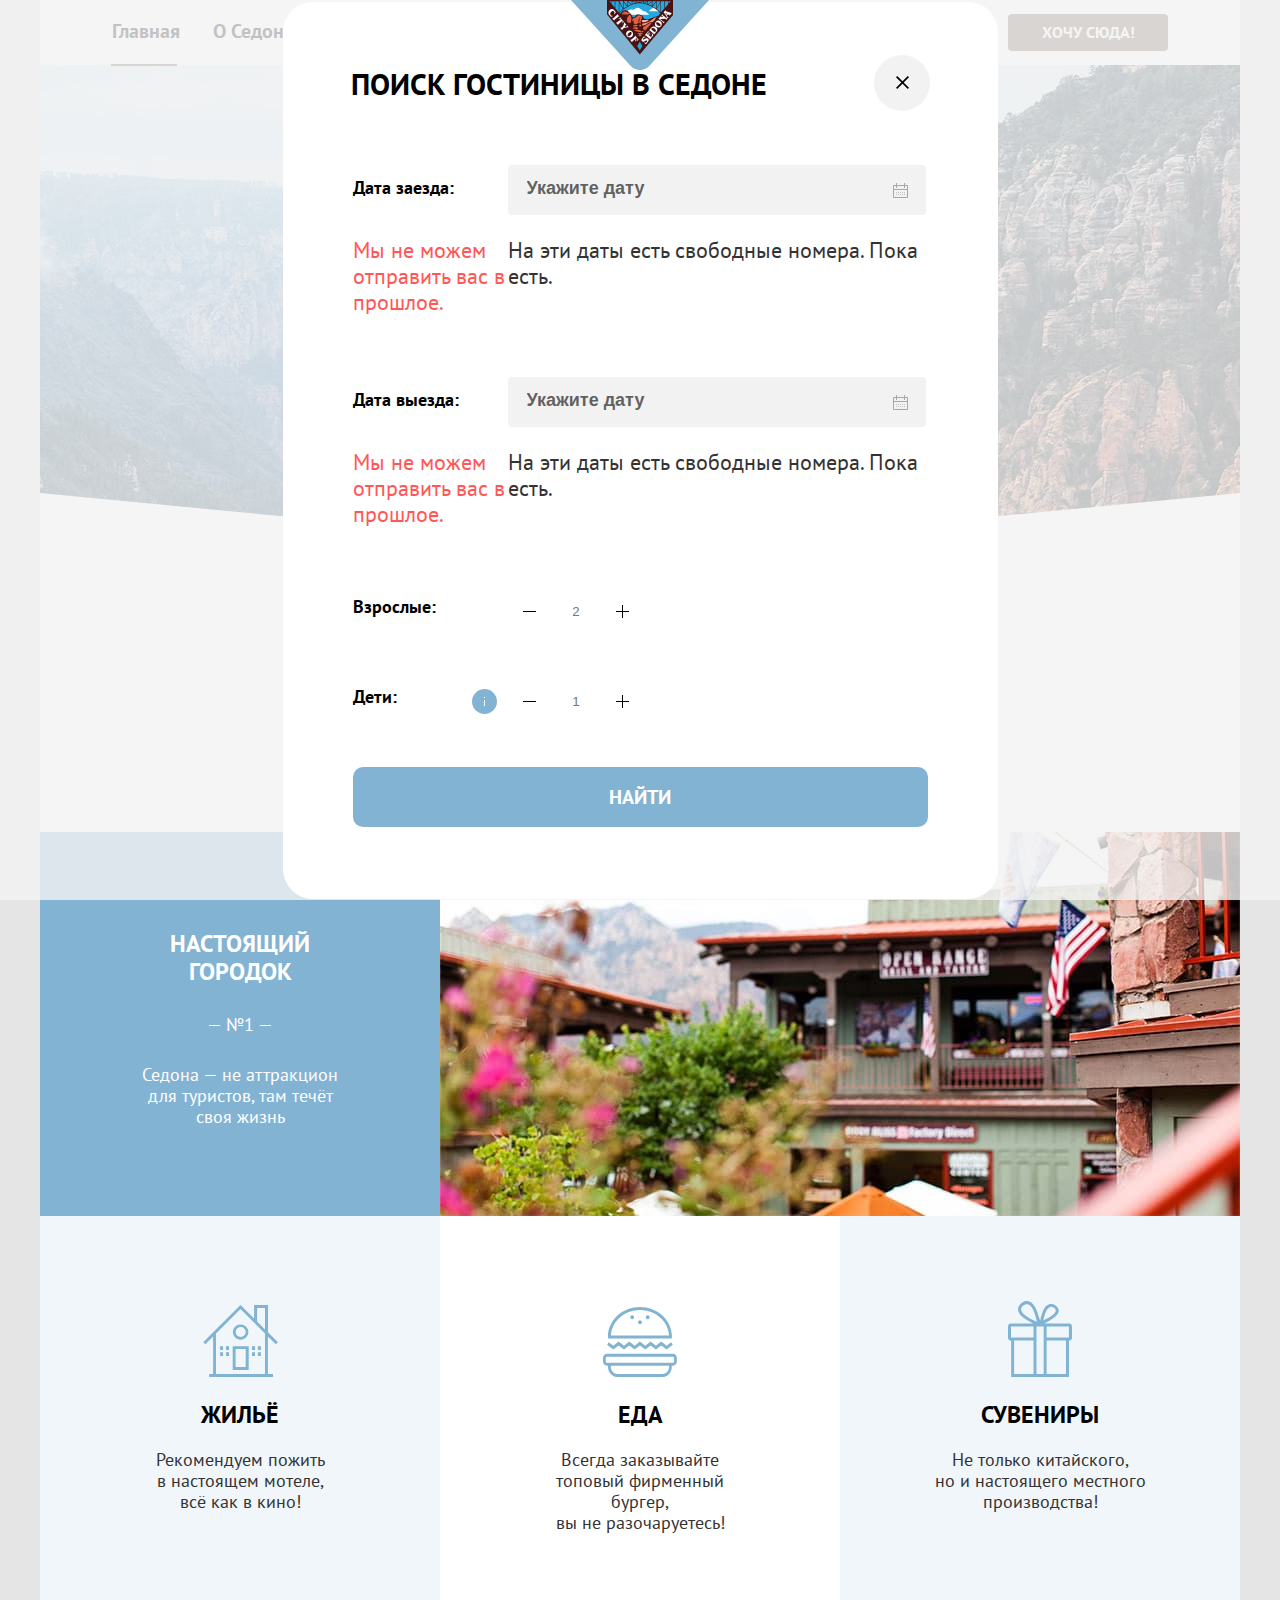
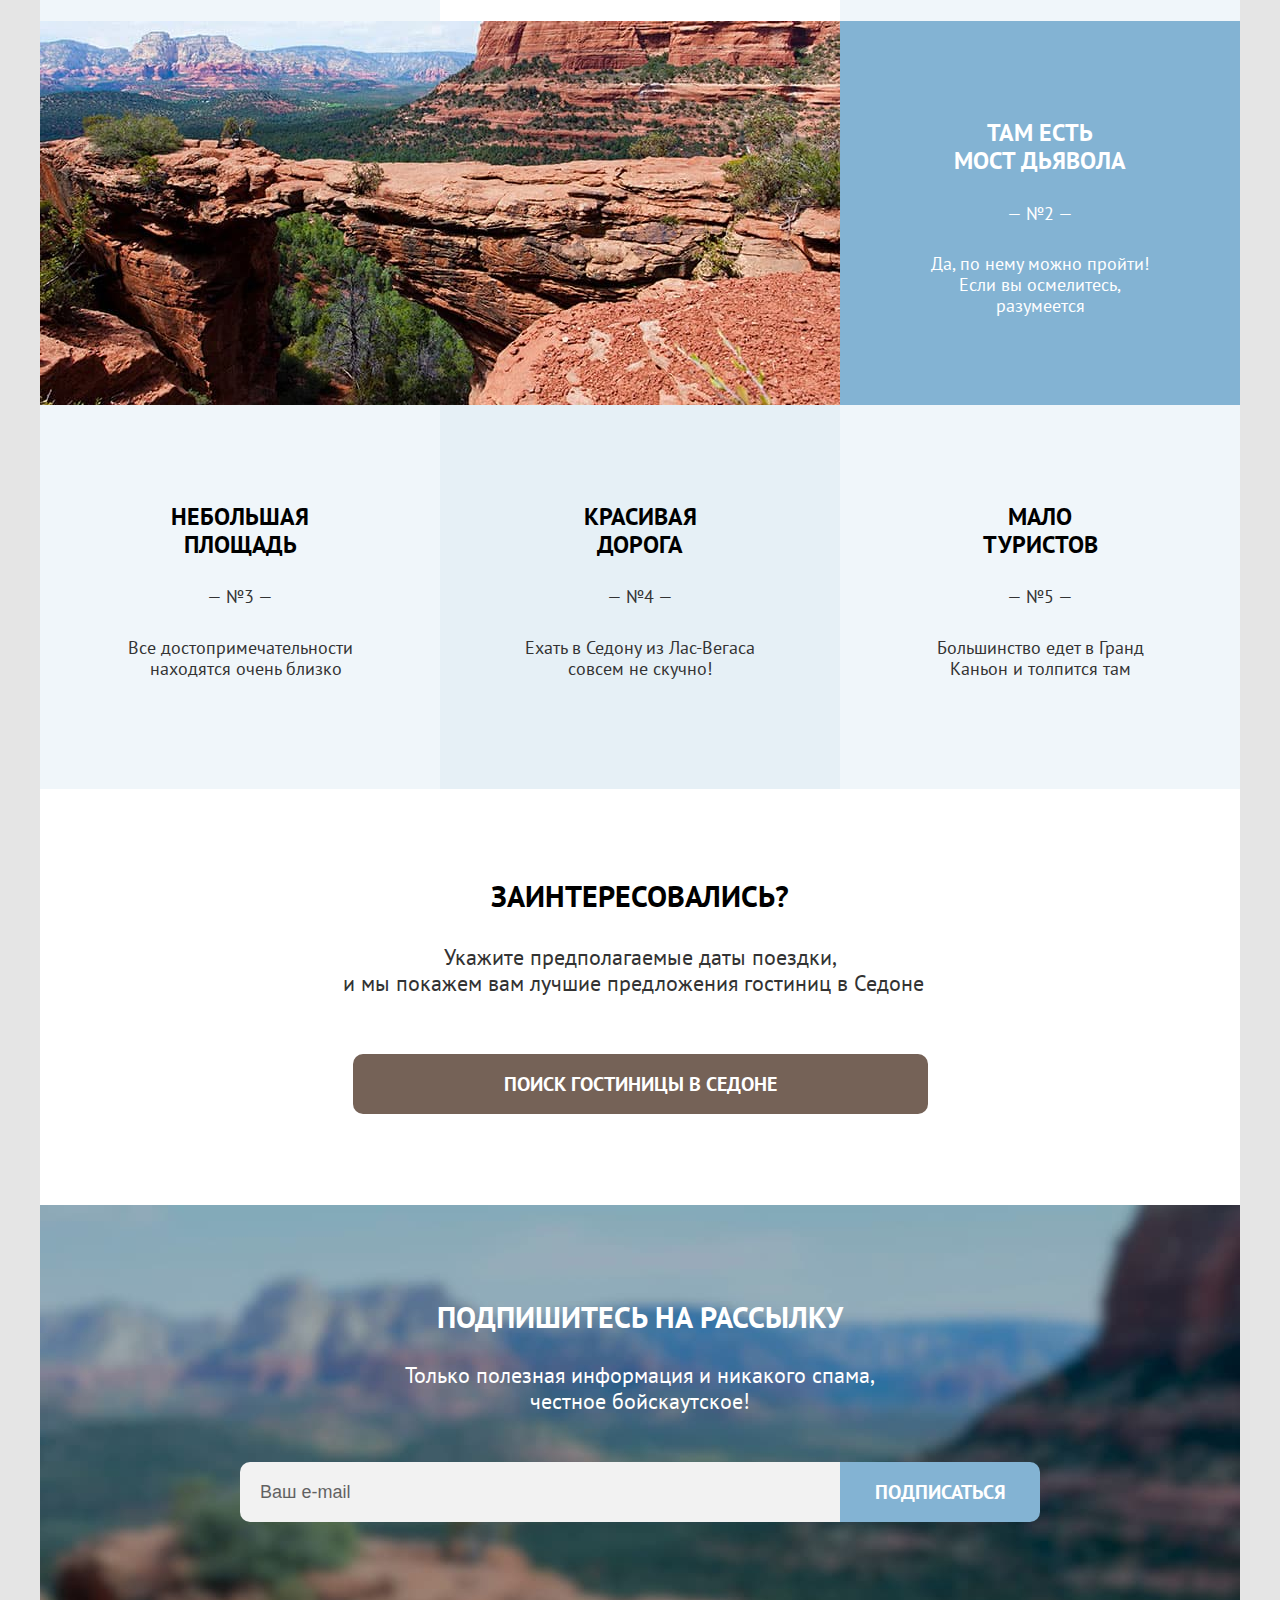
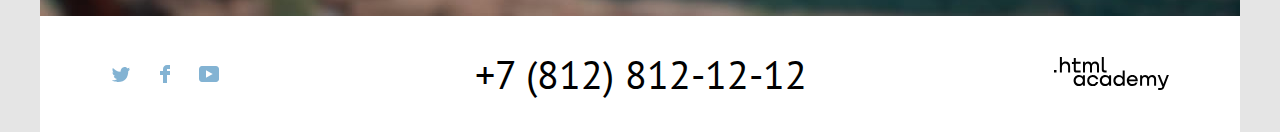
==== index.html @ 39691ca7 "15" ====
<!DOCTYPE html>
<html lang="ru">
  <head>
    <meta charset="utf-8">
    <title>HTML Academy: Седона</title>
    <link rel="stylesheet" href="css/styles.css">
  </head>
  <body class="modal-active">
    <header class="page-header">
      <nav class="navigation">
        <ul class="navigation-list">
          <li class="navigation-item">
            <a class="navigation-link navigation-link-current" href="#">Главная</a>
          </li>
          <li class="navigation-item">
            <a class="navigation-link" href="#">О Седоне</a>
          </li>
          <li class="navigation-item">
            <a class="navigation-link" href="catalog.html">Гостиницы</a>
          </li>
        </ul>
        <a class="navigation-logo" href="https://htmlacademy.ru/">
          <img class="logo" src="img/sedona.svg" width="138" height="70" alt="Логотип Седона">
        </a>
        <ul class="navigation-list navigation-user">
          <li class="navigation-item">
            <a class="navigation-link navigation-link-icon" href="#">
              <svg class="navigation-icon" aria-hidden="true" focusable="false" width="18" height="18" viewBox="0 0 18 18" fill="none" xmlns="http://www.w3.org/2000/svg">
                <path d="M18 16.5L14.3 12.8C15.3 11.5 16 9.8 16 7.9C16 3.5 12.4 -0.1 8 -0.1C3.6 -0.1 0 3.6 0 8C0 12.4 3.6 16 8 16C9.8 16 11.5 15.4 12.9 14.3L16.6 18L18 16.5ZM8 14C4.7 14 2 11.3 2 8C2 4.7 4.7 2 8 2C11.3 2 14 4.7 14 8C14 11.3 11.3 14 8 14Z"/>
              </svg>
              <span class="visually-hidden">Поиск</span>
            </a>
          </li>
          <li class="navigation-item">
            <a class="navigation-link navigation-link-icon icon-current" href="#">
              <svg class="navigation-icon" aria-hidden="true" focusable="false" width="18" height="17" viewBox="0 0 18 17" fill="none" xmlns="http://www.w3.org/2000/svg">
                <path d="M8.9 17C8.6 17 8.3 16.9 8.1 16.6C2.7 10.5 1.4 9.1 1.1 8.7C0.4 7.8 0 6.6 0 5.4C0 2.4 2.4 0 5.5 0C6.8 0 8 0.5 9 1.3C10 0.5 11.3 0 12.5 0C15.5 0 18 2.4 18 5.4C18 6.7 17.5 7.9 16.7 8.8L9.7 16.7C9.5 16.9 9.3 17 8.9 17ZM2.9 7.5C3.2 7.9 6.4 11.5 9 14.4L15.2 7.4C15.7 6.9 15.9 6.2 15.9 5.4C15.9 3.6 14.4 2.1 12.6 2.1C11.6 2.1 10.6 2.6 9.9 3.4C9.6 3.7 9.3 3.8 9 3.8C8.7 3.8 8.4 3.6 8.2 3.4C7.5 2.6 6.5 2.1 5.5 2.1C3.7 2.1 2.2 3.6 2.2 5.4C2.1 6.3 2.5 7 2.9 7.5C2.8 7.5 2.8 7.5 2.9 7.5Z"/>
              </svg>
              <span class="visually-hidden">Избранное</span>
            </a>
            <div class="popover">
              <div class="popover-content">
                <svg class="triangle" aria-hidden="true" focusable="false" width="20" height="10" viewBox="0 0 20 10" fill="none" xmlns="http://www.w3.org/2000/svg">
                  <g filter="url(#filter0_d_5:544)">
                  <path d="M10 1L20 10H0L10 1Z"/>
                  </g>
                  <defs>
                  <filter id="filter0_d_5:544" x="0" y="0" width="20" height="10" filterUnits="userSpaceOnUse" color-interpolation-filters="sRGB">
                  <feFlood flood-opacity="0" result="BackgroundImageFix"/>
                  <feColorMatrix in="SourceAlpha" type="matrix" values="0 0 0 0 0 0 0 0 0 0 0 0 0 0 0 0 0 0 127 0" result="hardAlpha"/>
                  <feOffset dy="-1"/>
                  <feColorMatrix type="matrix" values="0 0 0 0 0.894118 0 0 0 0 0.894118 0 0 0 0 0.894118 0 0 0 1 0"/>
                  <feBlend mode="normal" in2="BackgroundImageFix" result="effect1_dropShadow_5:544"/>
                  <feBlend mode="normal" in="SourceGraphic" in2="effect1_dropShadow_5:544" result="shape"/>
                  </filter>
                  </defs>
                </svg>
                <ul class="cart-items-list">
                  <li class="cart-items">
                    <a class="cart-item-link" href="#">
                      <div class="cart-item">
                        <div class="cart-title">
                          <h3 class="cart-item-title">Desert Quail Inn</h3>
                          <p class="cart-item-estate">Мотель</p>
                        </div>
                        <img class="cart-item-image" src="img/hotels/desert-quail-inn.jpg" width="48" height="48" alt="Desert Quail Inn">
                      </div>
                    </a>
                    <button class="basket-link" type="button">
                      <svg class="basket" aria-hidden="true" focusable="false" width="16" height="16" viewBox="0 0 16 16" fill="none" xmlns="http://www.w3.org/2000/svg">
                        <path d="M15.3 2.3H13.1H2.8H0.6C0.3 2.3 0 2.5 0 2.8C0 3.1 0.3 3.4 0.6 3.4H2.3V15.4C2.3 15.7 2.6 16 2.9 16H13.1C13.4 16 13.7 15.7 13.7 15.4V3.4H15.4C15.7 3.4 16 3.1 16 2.8C16 2.5 15.6 2.3 15.3 2.3ZM12.5 14.8H3.4V3.4H12.5V14.8Z"/>
                        <path d="M6.19995 1.2H9.59995C9.89995 1.2 10.2 0.9 10.2 0.6C10.2 0.3 9.99995 0 9.69995 0H6.19995C5.89995 0 5.69995 0.3 5.69995 0.6C5.69995 0.9 5.89995 1.2 6.19995 1.2Z"/>
                        <path d="M6.2001 12C6.5001 12 6.8001 11.7 6.8001 11.4V5.7C6.8001 5.4 6.5001 5.1 6.2001 5.1C5.9001 5.1 5.6001 5.4 5.6001 5.7V11.4C5.7001 11.7 5.9001 12 6.2001 12Z" fill="black"/>
                        <path d="M9.7001 12C10.0001 12 10.3001 11.7 10.3001 11.4V5.7C10.3001 5.4 10.0001 5.1 9.7001 5.1C9.4001 5.1 9.1001 5.5 9.1001 5.7V11.4C9.1001 11.7 9.3001 12 9.7001 12Z"/>
                      </svg>
                    </button>
                  </li>
                  <li class="cart-items">
                    <a class="cart-item-link" href="#">
                      <div class="cart-item">
                        <div class="cart-title">
                          <h3 class="cart-item-title">Villas at Poco Diablo</h3>
                          <p class="cart-item-estate">Апартаменты</p>
                        </div>
                        <img class="cart-item-image" src="img/hotels/villas-at-poco-diablo.jpg" width="48" height="48" alt="Villas at Poco Diablo">
                      </div>
                    </a>
                    <button class="basket-link" type="button">
                      <svg class="basket" aria-hidden="true" focusable="false" width="16" height="16" viewBox="0 0 16 16" fill="none" xmlns="http://www.w3.org/2000/svg">
                        <path d="M15.3 2.3H13.1H2.8H0.6C0.3 2.3 0 2.5 0 2.8C0 3.1 0.3 3.4 0.6 3.4H2.3V15.4C2.3 15.7 2.6 16 2.9 16H13.1C13.4 16 13.7 15.7 13.7 15.4V3.4H15.4C15.7 3.4 16 3.1 16 2.8C16 2.5 15.6 2.3 15.3 2.3ZM12.5 14.8H3.4V3.4H12.5V14.8Z"/>
                        <path d="M6.19995 1.2H9.59995C9.89995 1.2 10.2 0.9 10.2 0.6C10.2 0.3 9.99995 0 9.69995 0H6.19995C5.89995 0 5.69995 0.3 5.69995 0.6C5.69995 0.9 5.89995 1.2 6.19995 1.2Z"/>
                        <path d="M6.2001 12C6.5001 12 6.8001 11.7 6.8001 11.4V5.7C6.8001 5.4 6.5001 5.1 6.2001 5.1C5.9001 5.1 5.6001 5.4 5.6001 5.7V11.4C5.7001 11.7 5.9001 12 6.2001 12Z" fill="black"/>
                        <path d="M9.7001 12C10.0001 12 10.3001 11.7 10.3001 11.4V5.7C10.3001 5.4 10.0001 5.1 9.7001 5.1C9.4001 5.1 9.1001 5.5 9.1001 5.7V11.4C9.1001 11.7 9.3001 12 9.7001 12Z"/>
                      </svg>
                    </button>
                  </li>
                </ul>
                <a class="button button_brown all_favorites" href="#">Все избранные</a>
              </div>
            </div>
          </li>
          <li class="navigation-item want-to-come">
            <a class="button button_brown want_to_come" href="#">Хочу сюда!</a>
          </li>
        </ul>
      </nav>
    </header>
    <main class="main-container main-index">
      <div class="page-container">
        <h1 class="visually-hidden">Седона</h1>
        <section class="first-screen">
          <div class="index-background">
            <img class="welcome" src="img/welcome.svg" width="458" height="352" alt="Добро пожаловать в Седону">
            <p class="visually-hidden">Welcome to the dordeous Sedona "Because the Grand Canyon suckes"</p>
            <img class="footer-background" src="img/footer-background.png" width="1200" height="57" alt="Подвал фоновй картинки">
          </div>
          <h2 class="first-screen-title">Седона — небольшой городок в Аризоне, заслуживающий большего!</h2>
          <p class="first-screen-description">Рассмотрим 5 причин, по которым Седона круче, чем Гранд-Каньон!</p>
        </section>
        <section class="advantages">
          <h2 class="visually-hidden">Преимущества</h2>
          <ul class="advantages-list">
            <li class="advantages-item special_cold">
              <div class="real-town-cold">
                <h3 class="advantages-title">Настоящий<br>городок</h3>
                <span class="number">— №1 —</span>
                <p class="advantages-description">Седона — не аттракцион для туристов, там течёт своя жизнь</p>
              </div>
              <img class="real-town" src="img/real-town.jpg" width="800" height="384" alt="Настоящий городок">
            </li>
            <li class="advantages-item special_cold_light">
              <div class="icon-text">
                <h3 class="advantages-title">Жильё</h3>
                <p class="advantages-description">Рекомендуем пожить<br>в настоящем мотеле,<br> всё как в кино!</p>
              </div>
            </li>
            <li class="advantages-item basic_white">
              <div class="icon-text">
                <h3 class="advantages-title">Еда</h3>
                <p class="advantages-description">Всегда заказывайте<br>топовый фирменный бургер,<br> вы не разочаруетесь!</p>
              </div>
            </li>
            <li class="advantages-item special_cold_light">
              <div class="icon-text">
                <h3 class="advantages-title">Сувениры</h3>
                <p class="advantages-description">Не только китайского,<br> но и настоящего местного производства!</p>
              </div>
            </li>
            <li class="advantages-item special_cold special_cold_devil_bridge">
              <div class="real-town-cold">
                <h3 class="advantages-title">Там есть<br>мост дьявола</h3>
                <span class="number">— №2 —</span>
                <p class="advantages-description">Да, по нему можно пройти! Если вы осмелитесь, разумеется</p>
              </div>
              <img class="devil-bridge" src="img/devil's-bridge.jpg" width="800" height="384" alt="Мост дьявола">
            </li>
            <li class="advantages-item special_cold_light">
              <div class="real-town-cold-light">
                <h3 class="advantages-title">Небольшая<br>площадь</h3>
                <span class="number">— №3 —</span>
                <p class="advantages-description">Все достопримечательности <span class="are-very">находятся очень близко</span></p>
              </div>
            </li>
            <li class="advantages-item special_blue_light">
              <div class="real-town-cold-light">
                <h3 class="advantages-title">Красивая<br>дорога</h3>
                <span class="number">— №4 —</span>
                <p class="advantages-description">Ехать в Седону из Лас-Вегаса совсем не скучно!</p>
              </div>
            </li>
            <li class="advantages-item special_cold_light">
              <div class="real-town-cold-light">
                <h3 class="advantages-title">Мало<br>туристов</h3>
                <span class="number">— №5 —</span>
                <p class="advantages-description">Большинство едет в Гранд Каньон и толпится там</p>
              </div>
            </li>
          </ul>
        </section>
        <section class="hotel-search">
          <h2 class="hotel-search-title">Заинтересовались?</h2>
          <p class="hotel-search-description">Укажите предполагаемые даты поездки,<br> <span class="show-you"> и мы покажем вам лучшие предложения гостиниц в Седоне</span></p>
          <div class="search-sedona">
            <a class="button button_brown_big" href="#">ПОИСК ГОСТИНИЦЫ В седоне</a>
          </div>
        </section>
        <section class="appointment">
          <h2 class="appointment-title">Подпишитесь на рассылку</h2>
          <p class="appointment-description">Только полезная информация и никакого спама,<br> честное бойскаутское!</p>
          <div class="subscribe">
            <form class="appointment-form" action="https://echo.htmlacademy.ru/" method="post">
              <input type="email" id="appointment-e-mail" name="email" placeholder="Ваш e-mail">
              <button class="button button_blue_big" type="submit">Подписаться</button>
            </form>
          </div>
        </section>
      </div>
    </main>
    <footer class="page-footer">
      <section class="footer-social">
        <h2 class="visually-hidden">Давайте дружить</h2>
        <ul class="footer-social-list">
          <li class="footer-social-item">
            <a class="footer-social-link" href="https://twitter.com/htmlacademy_ru">
              <svg class="footer-social-icon" aria-hidden="true" width="18" height="15" viewBox="0 0 18 15" fill="none" xmlns="http://www.w3.org/2000/svg">
                <path d="M11.6 0.200056C13.4 -0.299944 14.8 0.500056 15.4 1.40006C16.1 1.20006 16.8 0.900056 17.5 0.700056C17.5 1.60006 16.9 2.20006 16.6 2.50006C17.3 2.60006 18 1.90006 18 1.90006C17.8 2.90006 16.9 3.70006 16.3 3.90006C16.1 10.7001 13 15.1001 5.7 15.0001C5.1 15.0001 5.8 15.0001 5.2 15.0001C4.8 15.0001 0.8 14.5001 0 13.1001C2.4 13.3001 4.1 12.7001 5 11.9001C4 11.6001 2.1 11.5001 1.8 9.00006C2.2 9.10006 2.4 9.20006 3.1 9.10006C1.8 8.30006 0.4 7.50006 0.5 5.30006C0.8 5.60006 1.6 5.80006 1.9 5.80006C1.1 5.60006 -0.2 2.50006 0.9 0.900056C2.8 2.80006 4.9 4.50006 8.5 4.70006C8.7 2.30006 9.7 0.800056 11.6 0.200056Z"/>
              </svg>
              <span class="visually-hidden">Twitter </span>
            </a>
          </li>
          <li class="footer-social-item">
            <a class="footer-social-link" aria-hidden="true" href="https://www.facebook.com/htmlacademy">
              <svg class="footer-social-icon" aria-hidden="true"  focusable="false" width="10" height="18" viewBox="0 0 10 18" fill="none" xmlns="http://www.w3.org/2000/svg">
                <path d="M7 0C4.8 0 3 1.8 3 4V6H0V10H3V18H7V10H10V6H7V4H10V0H7Z"/>
              </svg>
              <span class="visually-hidden">Facebook</span>
            </a>
          </li>
          <li class="footer-social-item">
            <a class="footer-social-link" aria-hidden="true" href="https://www.youtube.com/c/HTMLAcademyRUS">
              <svg class="footer-social-icon" aria-hidden="true"  focusable="false" width="20" height="16" viewBox="0 0 20 16" fill="none" xmlns="http://www.w3.org/2000/svg">
                <path d="M17 0H2.9C1.2 0 0 1.5 0 3.2V12.7C0 14.5 1.2 16 2.9 16H17.2C18.7 16 20.1 14.5 20.1 12.8V3.2C19.9 1.5 18.7 0 17 0ZM7 11.8V4.2L13.7 8L7 11.8Z"/>
              </svg>
              <span class="visually-hidden">Youtube</span>
            </a>
          </li>
        </ul>
        <a class="footer-contacts-address-phone" href="tel:+78128121212">+7 (812) 812-12-12</a>
        <a class="htmlacademy-link" href="https://htmlacademy.ru/">
          <svg class="htmlacademy-icon" aria-hidden="true" focusable="false" width="115" height="34" fill="none" xmlns="http://www.w3.org/2000/svg">
            <path d="M0 12.9v2.6h2.5v-2.6H0ZM11.6 4.5c-1.6 0-2.8.7-3.6 1.7h-.1V0h-2v15.5h2v-5.3c0-2.1 1.3-3.6 3.3-3.6 1.8 0 2.9 1.4 2.9 3.2v5.7h2V9.4c.1-3-1.8-4.9-4.5-4.9ZM26.6 4.8h-4.8V1.1h-2v3.8h-1.9v2h1.9v6c0 1.7 1 2.7 2.7 2.7h4.1v-2h-3.7c-.7 0-1.1-.4-1.1-1.1V6.8h4.8v-2ZM41.1 4.6c-1.6 0-2.9.8-3.5 2.1h-.1c-.6-1.2-1.8-2.1-3.4-2.1-1.4 0-2.5.8-3.1 1.8h-.1V4.8H29v10.6h2V10c0-2 1-3.5 2.6-3.5 1.5 0 2.4 1 2.4 2.6v6.3h2V9.8c0-2.4 1.4-3.3 2.6-3.3 1.5 0 2.4 1 2.4 2.6v6.3h2V8.9c.1-2.5-1.4-4.3-3.9-4.3ZM47.8 12.7c0 1.7 1 2.7 2.8 2.7h2v-2h-1.7c-.7 0-1.1-.4-1.1-1.1V0h-2v12.7ZM28.9 19.7c-.9-1.1-2.2-1.8-3.9-1.8-3.1 0-5.4 2.3-5.4 5.6s2.3 5.6 5.4 5.6c1.8 0 3-.8 3.8-1.9h.1v1.6h2V18.2h-2v1.5Zm-3.6 7.4c-2.2 0-3.6-1.6-3.6-3.6s1.4-3.6 3.6-3.6 3.6 1.6 3.6 3.6c0 1.9-1.4 3.6-3.6 3.6ZM44.2 22c-.5-2.4-2.6-4.1-5.4-4.1a5.4 5.4 0 0 0-5.6 5.6c0 3.1 2.2 5.6 5.6 5.6 2.8 0 4.9-1.8 5.4-4.2h-2.1a3.4 3.4 0 0 1-3.3 2.3c-2.2 0-3.6-1.6-3.6-3.6s1.4-3.6 3.6-3.6c1.6 0 2.8 1 3.3 2.2h2.1V22ZM55.1 19.7c-.9-1.1-2.2-1.8-3.9-1.8-3.1 0-5.4 2.3-5.4 5.6s2.3 5.6 5.4 5.6c1.8 0 3-.8 3.8-1.9h.1v1.6h2V18.2h-2v1.5Zm-3.6 7.4c-2.2 0-3.6-1.6-3.6-3.6s1.4-3.6 3.6-3.6 3.6 1.6 3.6 3.6c0 1.9-1.5 3.6-3.6 3.6ZM68.7 19.8c-.9-1.1-2.2-1.9-3.9-1.9-3.1 0-5.4 2.3-5.4 5.6s2.2 5.6 5.4 5.6c1.7 0 3-.8 3.8-1.8h.1v1.5h2V13.4h-2v6.4Zm-3.6 7.3c-2.2 0-3.6-1.6-3.6-3.6s1.4-3.6 3.6-3.6 3.6 1.6 3.6 3.6c-.1 2-1.5 3.6-3.6 3.6ZM78.3 17.9c-3.3 0-5.5 2.5-5.5 5.6 0 3 2.1 5.6 5.5 5.6 2.5 0 4.5-1.3 5.2-3.6h-2.1c-.5 1-1.6 1.6-3 1.6-1.9 0-3.3-1.3-3.4-2.9h8.8c.2-3.6-2-6.3-5.5-6.3Zm0 1.9c1.7 0 3 1 3.3 2.6h-6.5c.3-1.5 1.5-2.6 3.2-2.6ZM98.2 17.9c-1.6 0-2.9.8-3.6 2h-.1c-.6-1.2-1.8-2-3.4-2-1.4 0-2.5.7-3.1 1.8v-1.5h-1.9v10.6h2v-5.4c0-2 1-3.4 2.6-3.5 1.5 0 2.4 1 2.4 2.6v6.3h2v-5.6c0-2.4 1.4-3.3 2.6-3.3 1.5 0 2.4 1 2.4 2.6v6.3h2v-6.5c.1-2.6-1.4-4.4-3.9-4.4ZM109.4 27l-3.6-8.9h-2.2l4.8 11.6c-.3.9-.7 1.2-1.7 1.2h-2.5v2h2.5c1.8 0 2.8-.8 3.5-2.6l4.7-12.2h-2.1l-3.4 8.9Z"/>
          </svg>
          <span class="visually-hidden">.html academy</span>
        </a>
      </section>
    </footer>
    <div class="modal-container">
      <div class="modal modal-auth">
        <section class="modal-content">
          <h2 class="modal-title">Поиск гостиницы в Седоне</h2>
          <button class="modal-close-button">
            <svg class="close" aria-hidden="true" focusable="false" width="13" height="13" viewBox="0 0 13 13" fill="none" xmlns="http://www.w3.org/2000/svg">
              <path d="M13 1.2L11.8 0L6.5 5.3L1.2 0L0 1.2L5.3 6.5L0 11.8L1.2 13L6.5 7.7L11.8 13L13 11.8L7.7 6.5L13 1.2Z"/>
            </svg>
            <span class="visually-hidden">Закрыть</span>
          </button>
          <div class="modal-form">
            <form action="https://echo.htmlacademy.ru/" method="post">
              <div class="arrival-date date--error">
                <label>Дата заезда:</label>
                <input type="text" id="arrival-text" name="text" placeholder="Укажите дату">
                <p class="date_massage error-message">Мы не можем отправить вас в прошлое.</p>
                <p class="date_massage success-message">На эти даты есть свободные номера. Пока есть.</p>
              </div>
              <div class="arrival-date date--success">
                <label>Дата выезда:</label>
                <input type="text" id="departure-text" name="text" placeholder="Укажите дату">
                <p class="date_massage error-message">Мы не можем отправить вас в прошлое.</p>
                <p class="date_massage success-message">На эти даты есть свободные номера. Пока есть.</p>
              </div>
              <div class="quantity-adults">
                <label class="quantity-adults-label">Взрослые:</label>
                <div class="quantity-adults_row">
                  <div class="quantity-adults-imput_wrapper">
                    <button class="quantity-link quantity-link-minus" type="submit">
                      <svg class="minus" aria-hidden="true" focusable="false" width="13" height="1" viewBox="0 0 13 1" fill="none" xmlns="http://www.w3.org/2000/svg">
                        <path d="M0 0L0 1L13 1V0L0 0Z"/>
                      </svg>
                    </button>
                    <button class="quantity-link quantity-link-plus" type="submit">
                      <svg class="plus" aria-hidden="true" focusable="false" width="13" height="13" viewBox="0 0 13 13" fill="none" xmlns="http://www.w3.org/2000/svg">
                        <path d="M13 6H7V0H6V6H0V7H6V13H7V7H13V6Z"/>
                      </svg>
                    </button>
                    <input class="quantity-adults_imput" type="text" name="text" placeholder="2">
                  </div>
                </div>
              </div>
              <div class="quantity-adults">
                <label class="quantity-adults-label">Дети:</label>
                <div class="modal-info_wrapper">
                  <button class="modal-info" type="submit">
                    <svg class="info" aria-hidden="true" focusable="false" width="1" height="9" viewBox="0 0 1 9" fill="none" xmlns="http://www.w3.org/2000/svg">
                      <g clip-path="url(#clip0_346:217)">
                      <path d="M0 9H1L1 3H0L0 9Z"/>
                      <path d="M1 0H0V1H1V0Z"/>
                      </g>
                      <defs>
                      <clipPath id="clip0_346:217">
                      <rect width="1" height="9"/>
                      </clipPath>
                      </defs>
                    </svg>
                  </button>
                  <span class="modal-popover">Укажите количество детей, которые будут с вами, возраст которых от 6 до 18 лет. Дети до 6 лет размещаются бесплатно.</span>
                </div>
                <div class="quantity-adults_row">
                  <div class="quantity-adults-imput_wrapper">
                    <button class="quantity-link quantity-link-minus" type="submit">
                      <svg class="minus" aria-hidden="true" focusable="false" width="13" height="1" viewBox="0 0 13 1" fill="none" xmlns="http://www.w3.org/2000/svg">
                        <path d="M0 0L0 1L13 1V0L0 0Z"/>
                      </svg>
                    </button>
                    <button class="quantity-link quantity-link-plus" type="submit">
                      <svg class="plus" aria-hidden="true" focusable="false" width="13" height="13" viewBox="0 0 13 13" fill="none" xmlns="http://www.w3.org/2000/svg">
                        <path d="M13 6H7V0H6V6H0V7H6V13H7V7H13V6Z"/>
                      </svg>
                    </button>
                    <input class="quantity-adults_imput" type="text" name="text" placeholder="1">
                  </div>
                </div>
              </div>
            <button class="button button_blue_big button-modal" type="submit">Найти</button>
            </form>
          </div>
        </section>
      </div>
    </div>
  </body>
</html>
---- css/styles.css ----
@font-face {
  font-family: "PT Sans";
  font-style: normal;
  font-weight: 400;
  src: url("../fonts/ptsans-400.woff2") format("woff2");
  font-display: swap;
}

@font-face {
  font-family: "PT Sans";
  font-style: normal;
  font-weight: 700;
  src: url("../fonts/ptsans-700.woff2") format("woff2");
  font-display: swap;
}

html {
  height: 100%;
}

body {
  display: flex;
  flex-direction: column;
  min-width: 1280px;
  min-height: 100%;
  margin: 0;
  font-family: "PT Sans", sans-serif;
  font-size: 22px;
  line-height: 26px;
  font-weight: 400;
  color: #333333;
  background-color: #E5E5E5;;
}

.visually-hidden {
  position: absolute;
  width: 1px;
  height: 1px;
  margin: -1px;
  padding: 0;
  border: 0;
  clip: rect(0 0 0 0);
  overflow: hidden;
}

.button {
  display: inline-block;
  width: 160px;
  padding: 8px 0 8px;
  font-family: inherit;
  font-size: 16px;
  line-height: 21px;
  font-weight: 700;
  text-align: center;
  text-decoration: none;
  text-transform: uppercase;
  color: #FFFFFF;
  background-color: #756257;
  border: none;
  border-radius: 4px;
  cursor: pointer;
}

.navigation {
  display: flex;
  width: 1200px;
  margin: 0 auto;
  background-color: #FFFFFF;
}

.navigation-list {
  display: flex;
  flex-wrap: wrap;
  width: 360px;
  padding-left: 60px;
  margin: 0;
  list-style-type: none;
}

.navigation-item {
  position: relative;
}

.navigation-link {
  position: relative;
  display: block;
  padding: 12px;
  margin: 6px 0;
  margin-right: 9px;
  font-size: 20px;
  line-height: 26px;
  font-weight: 700;
  text-align: center;
  text-decoration: none;
  color: #000000;
}

.navigation-link:hover {
  color:#756257;
}

.navigation-link:focus {
  box-shadow: inset 0 0 0 3px #83B3D3;
  border-radius: 10px;
  outline: none;
}

.navigation-link:active {
  color:#756257;
  opacity: 0.3;
  box-shadow: none;
}

.navigation-link-current::before {
  content: "";
  position: absolute;
  right: 15px;
  bottom: -10px;
  left: 11px;
  height: 2px;
  background-color: #756257;
}

.navigation-logo {
  display: block;
  margin-right: 140px;
  margin-bottom: -10px;
  margin-left: 111px;
  z-index: 1;
}

.navigation-user {
  width: 330px;
}

.navigation-user .navigation-link {
  min-width: 31px;
  min-height: 27px;
}

.navigation-link-icon {
  padding: 3px;
  margin: 15px 0;
  margin-top: 16px;
  margin-right: 2px;
}

.navigation-icon {
  position: absolute;
  top: 0;
  right: 0;
  bottom: 0;
  left: 0;
  margin: auto;
  fill: #000000;
}

.navigation-link:hover .navigation-icon {
  fill: #756257;
}

.navigation-link:focus .navigation-icon {
  fill: #756257;
}

.navigation-link:active .navigation-icon {
  fill: #756257;
  opacity: 0.3;
}

.icon-current {
  position: relative;
}

.icon-current::after {
  content: "12";
  position: absolute;
  bottom: 16px;
  left: 21px;
  width: 19px;
  height: 16px;
  padding-top: 3px;
  font-size: 10px;
  line-height: 13px;
  color: #FFFFFF;
  background-color: #7DB54F;
  border-radius: 50%;
}

.icon-current:active::after  {
  color: rgba(255, 255, 255, 0.3);
  background:  #7DB54F;
}

.popover {
  position: absolute;
  top: 63px;
  left: -180px;
  display: none;
  width: 400px;
  min-height: 60px;
  padding: 15px;
  padding-right: 25px;
  padding-bottom: 0;
  font-family: "PT Sans", sans-serif;
  color: #000000;
  background-color: #FFFFFF;
  border: 1px solid #E6E6E6;
  box-sizing: border-box;
  box-shadow: 0px 25px 50px rgba(0, 0, 0, 0.15);
  border-radius: 20px;
  z-index: 1;
}

.popover-open {
  display: block;
}

.popover-content {
  position: relative;
  height: 100%;
}

.triangle {
  position: absolute;
  top: -25px;
  left: 172px;
  fill: #FFFFFF;
}

.cart-items-list {
  padding: 0;
}

.cart-items {
  display: flex;
  justify-content: space-between;
  width: 100%;
  height: 100%;
  margin-bottom: 5px;
}

.cart-item-link {
  position: relative;
  display: block;
  padding: 10px;
  text-decoration: none;
}

.cart-item-link:hover {
  opacity: 0.6;
}

.cart-item-link:focus {
  box-shadow: inset 0 0 0 3px #83B3D3;
  border-radius: 10px;
  outline: none;
}

.cart-item-link:active {
  box-shadow: none;
  opacity: 0.3;
}

.cart-item {
  display: flex;
  flex-direction: row;
}

.cart-item-title {
  position: relative;
  padding-left: 17px;
  margin: 0;
  font-size: 18px;
  line-height: 21px;
  text-transform: none;
}

.cart-item-estate {
  position: relative;
  padding-left: 17px;
  margin: 0;
  font-size: 16px;
  line-height: 21px;
  color: #333333;
}

.cart-item-image {
  position: relative;
  top: -2px;
  right: 1px;
  border-radius: 50%;
  order: -1;
}

.cart-title {
  display: flex;
  flex-direction: column;
}

.basket-link {
  position: relative;
  width: 36px;
  height: 36px;
  top: 5px;
  right: -10px;
  border: none;
  background-color: transparent;
  opacity: 0.2;
}

.basket {
  position: absolute;
  top: 0;
  right: 0;
  bottom: 0;
  left: 0;
  margin: auto;
  fill: #000000;
}

.basket-link:hover {
  opacity: 1;
}

.basket-link:focus {
  border: 3px solid #83B3D3;
  box-sizing: border-box;
  border-radius: 10px;
  outline: none;
  opacity: 1;
}

.basket-link:active {
  border: none;
  opacity: 0.1;
}

.all_favorites {
  position: relative;
  left: -16px;
  top: 1px;
  width: 400px;
  padding: 17px 0 22px;
  margin-top: 8px;
  border-radius: 0px 0px 20px 20px;
}

.want-to-come {
  padding: 14px;
  margin: 0 7px;
}

.button_brown:hover {
  background-color: #615048;
}

.button_brown:focus {
  background-color: #615048;
  box-shadow: inset 0 0 0 3px #83B3D3;
  outline: none;
}

.button_brown:active {
  color: rgba(255, 255, 255, 0.3);
  background-color: #615048;
  box-shadow: none;
}

.main-container {
  flex-grow: 1;
}

.page-container {
  width: 1200px;
  margin: 0 auto;
  background-color: #FFFFFF;
}

.index-background {
  background-image: url("../img/index-background.jpg");
  background-repeat: no-repeat;
}

.first-screen {
  text-align: center;
}

h1 {
  font-size: 60px;
  line-height: 78px;
  color: #FFFFFF;
}

.welcome {
  padding-top: 51px;
  padding-bottom: 20px;
}

.footer-background {
  margin-bottom: 56px;
}

h2 {
  font-size: 30px;
  line-height: 36px;
  color: #000000;
  text-transform: uppercase;
}

.first-screen-title {
  width: 720px;
  padding-bottom: 33px;
  margin: 0 auto;
}

.first-screen-description {
  line-height: 36px;
  padding-bottom: 80px;
  margin: 0;
}

.advantages {
  text-align: center;
}

.advantages-list {
  padding: 0;
  margin: 0;
  display: flex;
  flex-wrap: wrap;
  list-style-type: none;
}

h3 {
  font-size: 24px;
  line-height: 28px;
  font-weight: 700;
  color: #000000;
  text-transform: uppercase;
}

.advantages-title {
  margin-top: 23px;
  margin-bottom: 20px;
}

.advantages-description {
  font-size: 18px;
  line-height: 21px;
  color: #333333;
}

.number {
  font-size: 18px;
  line-height: 21px;
  text-transform: uppercase;
  color: #333333;
}

.special_cold_light {
  width: 400px;
  background: rgba(131, 179, 211, 0.12);
}

.basic_white {
  width: 400px;
}

.special_blue_light {
  width: 400px;
  background: rgba(131, 179, 211, 0.2);
}

.icon-text {
  display: flex;
  flex-direction: column;
  padding-top: 185px;
  padding-bottom: 88px;
}

.icon-text > h3 {
  padding-bottom: 20px;
  margin: 0 auto;
}

.icon-text > p {
  width: 230px;
  margin: 0 auto;
}

.are-very {
  position: relative;
  left: 6px;
}

.advantages-item:nth-child(2) {
  background-image: url("../img/icon/housing.svg");
  background-repeat: no-repeat;
  background-position: 50% 89px;
}

.advantages-item:nth-child(3) {
  background-image: url("../img/icon/meal.svg");
  background-repeat: no-repeat;
  background-position: 50% 91px;
}

.advantages-item:nth-child(4) {
  background-image: url("../img/icon/souvenirs.svg");
  background-repeat: no-repeat;
  background-position: 50% 85px;
}

.special_cold {
  display: flex;
  width: 1200px;
  background: #83B3D3;
}

.devil-bridge {
  order: -1;
}

.real-town-cold,
.real-town-cold-light {
  display: flex;
  flex-direction: column;
  padding-top: 98px;
  padding-bottom: 77px;
  margin: 0 auto;
}

.real-town-cold > h3 {
  color: #FFFFFF;
  padding-bottom: 28px;
  margin: 0 auto;
}

.real-town-cold > .number {
  color: #FFFFFF;
  padding-bottom: 29px;
}

.real-town-cold > p {
  width: 220px;
  margin: 0 auto;
  color: #FFFFFF;
}

.real-town-cold-light > h3 {
  padding-bottom: 27px;
  margin: 0 auto;
}

.real-town-cold-light > .number {
  padding-bottom: 30px;
}

.real-town-cold-light > p {
  width: 230px;
  padding-bottom: 33px;
  margin: 0 auto;
}

.hotel-search {
  text-align: center;
}

.hotel-search-title {
  padding-top: 89px;
  padding-bottom: 30px;
  margin: 0 auto;
}

.hotel-search-description {
  padding-bottom: 58px;
  margin: 0 305px;
}

.show-you {
  position: relative;
  right: 7px;
}

.search-sedona {
  padding-bottom: 91px;
}

.button_brown_big {
  width: 575px;
  padding: 12px 0;
  font-size: 20px;
  line-height: 36px;
  border-radius: 10px;
}

.button_brown_big:hover {
  background-color: #615048;
}

.button_brown_big:focus {
  background-color: #615048;
  box-shadow: inset 0 0 0 3px #83B3D3;
  outline: none;
}

.button_brown_big:active {
  color: rgba(255, 255, 255, 0.3);
  background-color: #615048;
  box-shadow: none;
}

.appointment {
  text-align: center;
  background-image: url("../img/background.jpg");
  background-repeat: no-repeat;
}

.appointment-title {
  padding-top: 94px;
  padding-bottom: 27px;
  margin: 0 auto;
  color: #FFFFFF;
}

.appointment-description {
  width: 720px;
  padding-bottom: 48px;
  margin: 0 240px;
  color: #FFFFFF;
}

.subscribe {
  padding-bottom: 94px;
}

.appointment-form {
  display: grid;
  grid-template-columns: 1fr auto;
  width: 800px;
  margin: 0 auto;
}

.appointment-form input[type="email"] {
  padding-left:  20px;
  padding-right: 19px;
  font-size: 18px;
  line-height: 26px;
  color: #000000;
  background-color: #F2F2F2;
  border: none;
  border-radius: 10px 0 0 10px;
}

.appointment-form input[type="email"]:hover {
  background-color: #E6E6E6;
}

.appointment-form input[type="email"]:focus {
  background-color: #E6E6E6;
  border: 3px solid #83B3D3;
  outline: none;
}

.appointment-form input[type="email"]:not(:placeholder-shown) {
  color: #000000;
  background-color: #FFFFFF;
  border: 2px solid #000000;
}

.appointment-form input[type="email"]:invalid {
  color: rgba(0, 0, 0, 0.6);
  background-color: #FFFFFF;
  border: 2px solid #FF5757;
}

.appointment-form input::placeholder {
  font-size: 18px;
  line-height: 26px;
  color: #000000;
  opacity: 0.6;
}

.button_blue_big {
  width: 200px;
  padding: 17px;
  font-size: 20px;
  line-height: 26px;
  background-color: #83B3D3;
  border-radius: 0px 10px 10px 0px;
}

.button_blue_big:hover {
  background-color: #68A2CA;
}

.button_blue_big:focus {
  background-color: ##68A2CA;
  box-shadow: inset 0 0 0 3px #756257;
  outline: none;
}

.button_blue_big:active {
  color: rgba(255, 255, 255, 0.3);
  background-color: #68A2CA;
  box-shadow: none;
}

.catalog-background {
  min-height: 408px;
  background-image: url("../img/catalog-background.jpg");
  background-repeat: no-repeat;
}

.inner-header-title {
  padding-top: 32px;
  padding-left: 71px;
  margin: 0;
  margin-bottom: -8px;
}

.breadcrumbs {
  display: flex;
  padding-left: 69px;
  padding-bottom: 47px;
  margin: 0;
  list-style-type: none;
}

.breadcrumbs-item {
  margin-right: 5px;
}

.breadcrumbs-link {
  font-size: 16px;
  line-height: 21px;
  padding: 5px;
  color: #FFFFFF;
  text-decoration: none;
}

.breadcrumbs-link:hover {
  opacity: 0.6;
}

.breadcrumbs-link:focus {
  box-shadow: inset 0 0 0 3px #83B3D3;
  border-radius: 4px;
  outline: none;
}

.breadcrumbs-link:active {
  opacity: 0.3;
  box-shadow: none;
}

.nav-link {
  padding: 0;
}

.nav-link:hover,
.nav-link:focus,
.nav-link:active {
  opacity: 0;
}

.home {
  fill: #FFFFFF;
}

.nav-link {
  transform: translateY(-1px);
  fill: #FFFFFF;
  opacity: 0.3;
}

.catalog-filter {
  display: flex;
}

.catalog-filter-group {
  margin-left: 69px;
  padding: 0;
  border: none;
}

.catalog-filter-list {
  list-style-type: none;
  margin: 0;
  padding: 0;
  padding-left: 3px;
}

.radio-list {
  padding: 0;
}

.infrastructure {
  width: 150px;
}

.type_of_housing {
  width: 145px;
}

.catalog-filter-title {
  padding: 0;
  margin-bottom: 28px;
  font-size: 20px;
  line-height: 26px;
  font-weight: 700;
  color: #FFFFFF;
}

.control {
  position: relative;
  display: block;
  margin-bottom: 13px;
  font-size: 18px;
  line-height: 23px;
  color: #FFFFFF;
}

input[type="radio"] + label::before {
  content: "";
  display: inline-block;
  width: 7px;
  height: 7px;
  margin-right: 19px;
  vertical-align: middle;
  border: 6px solid #ffffff;
  background: #ffffff;
  border-radius: 50%;
}

input[type="radio"]:checked + label::before {
  background: #3F5E72;
}

input[type="radio"]:hover + label::before {
  border: 6px solid #ffffff;
}

input[type="radio"]:focus + label::before {
  border: 6px solid #83B3D3;
}

input[type="checkbox"] + label::before {
  content: "";
  display: inline-block;
  width: 19px;
  height: 19px;
  margin-right: 19px;
  vertical-align: middle;
  background: #ffffff;
  border-radius: 4px;
}

input[type="checkbox"]:checked + label::before {
  background-image: url("../img/checkbox-checked.svg");
  background-repeat: no-repeat;
  background-position: 50%;
}

input[type="checkbox"]:hover + label::before {
  background-color: rgba(255, 255, 255, 0.6);
}

input[type="checkbox"]:focus + label::before {
  background-color: rgba(255, 255, 255, 0.6);
  box-shadow: inset 0 0 0 3px #83B3D3;
}

input[type="checkbox"]:active + label::before {
  background-color: rgba(255, 255, 255, 0.3);
  box-shadow: none;
}

.cost_in_rubles {
  width: 287px;
  padding-left: 95px;
}

.range-wrapper-inputs {
  display: flex;
  justify-content: center;
  margin-bottom: 34px;
}

.catalog-filter-label {
  position: relative;
  top: 6px;
  display: flex;
  font-size: 18px;
  line-height: 23px;
  text-align: left;
  color: #FFFFFF;
}

.range-input {
  width: 144px;
  padding: 11px 16px;
  font-size: 18px;
  line-height: 23px;
  text-align: start;
  color: #FFFFFF;
  border: 2px solid #FFFFFF;
  box-sizing: border-box;
  background: transparent;
  border-radius: 4px 0 0 4px;
  appearance: textfield;
}

.range-input:hover {
  border: 2px solid #FFFFFF;
  box-sizing: border-box;
  background: transparent;
}

.range-input:focus {
  border: 2px solid #FFFFFF;
  box-sizing: border-box;
  box-shadow: 0px 0px 0px 3px #81B3D2;
  outline: none;
}

.range-input:not(:placeholder-shown) {
  background: #756257;
  border: 2px solid #FFFFFF;
}

.range-input-max {
  margin-left: -2px;
  border-radius:  0 4px 4px 0;
  border-left: 2px solid transparent;
}

.range-input::-webkit-outer-spin-button,
.range-input::-webkit-inner-spin-button {
  appearance: none;
  margin: 0;
}

.range-text {
  position: absolute;
  left: 109px;
  top: 11px;
  opacity: 0.3;
}

.range-scale {
  position: relative;
  height: 4px;
  margin-top: 14px;
  background-color: rgba(255, 255, 255, 0.3);
  border-radius: 2px;
}

.range-bar {
  position: absolute;
  width: 225px;
  height: 4px;
  background-color: #FFFFFF;
}

.range-toggle {
  position: absolute;
  width: 20px;
  height: 20px;
  border: none;
  background: #FFFFFF;
  border-radius: 5px;
  cursor: pointer;
}

.range-toggle:hover {
  box-shadow: 0px 4px 10px rgba(0, 0, 0, 0.25);
}

.range-toggle:focus {
  border: 3px solid #83B3D3;
  box-shadow: 0px 4px 10px rgba(0, 0, 0, 0.25);
  outline: none;
}

.range-toggle:active {
  border: 2px solid #83B3D3;
  box-shadow: 0px 7px 15px rgba(0, 0, 0, 0.4);
}

.toggle-min {
  top: -8px;
}

.toggle-max {
  top: -8px;
  right: -10px;
}

.apply-reset {
  display: flex;
  flex-direction: column;
  padding-top: 61px;
  padding-left: 78px;
  width: 160px;
}

.apply {
  min-height: 48px;
  background: #83B3D3;
  margin-bottom: 13px;
}

.apply:hover {
  background-color: #68A2CA;
}

.apply:focus {
  background-color: #68A2CA;
  box-shadow: inset 0 0 0 3px #FFFFFF;
  outline: none;
}

.apply:active {
  color: rgba(255, 255, 255, 0.3);
  background-color: #68A2CA;
  box-shadow: none;
}

.reset {
  position: relative;
  left: 30px;
  width: 100px;
  padding: 5px;
  font-size: 18px;
  line-height: 23px;
  font-weight: normal;
  color: #FFFFFF;
  background: transparent;
  text-transform: none;
}

.reset:hover {
  color: rgba(255, 255, 255, 0.6);
}

.reset:focus {
  box-shadow: inset 0 0 0 3px #83B3D3;
  outline: none;
}

.reset:active {
  color: rgba(255, 255, 255, 0.3);
  box-shadow: none;
}

.catalog-sorting-hotel {
  margin: 0;
  padding-top: 48px;
  padding-bottom: 38px;
  display: flex;
}

.sorting {
  line-height: 39px;
  margin: 0;
  margin-left: 71px;
  margin-right: 192px;
}

.mode-list {
  display: flex;
  margin: 0;
  padding: 0;
  list-style-type: none;
}

.mode-item {
  margin-right: 8px;
}

.mode-item-cheap {
  margin-top: -10px;
  margin-right: 81px;
}

.cheap {
  display: block;
  position: relative;
  top: 7px;
  width: 287px;
  min-height: 48px;
  padding: 10px;
  padding-left: 17px;
  padding-right: 100px;
  font-size: 18px;
  line-height: 23px;
  color: #333333;
  text-decoration: none;
  border: 2px solid #E6E6E6;
  box-sizing: border-box;
  border-radius: 4px;
}

.cheap:hover {
  border: 2px solid #83B3D3;
}

.cheap:focus {
  border: 2px solid #83B3D3;
  outline: none;
}

.cheap:active {
  border: 2px solid #E6E6E6;
  opacity: 0.3;
}

.ones {
  fill: #000000;
  transform: translateX(89px) translateY(-3px);
}

.button_transparent {
  position: relative;
  top: -4px;
  background: transparent;
  color: #000000;
}

.card-grid-toggle {
  display: flex;
  align-items: center;
  justify-content: center;
  width: 48px;
  height: 48px;
  border: 2px solid #E6E6E6;
  box-sizing: border-box;
  border-radius: 4px;
}

.card-grid-toggle:hover,
.card-grid-toggle:focus {
  border: 2px solid #83B3D3;
  box-sizing: border-box;
  border-radius: 4px;
  outline: none;
}

.card-grid-toggle-current {
  border: 2px solid #000000;
  box-sizing: border-box;
  border-radius: 4px;
}

.mode-title {
   fill: #000000;
}

.sideshow {
  fill: #000000;
}

.list {
  fill: #000000;
}

.catalog-sorting-list {
  display: grid;
  grid-row: 1fr;
  margin: 0 72px;
  padding: 0;
  list-style-type: none;
}

.catalog-sorting-item {
  display: grid;
  grid-template-columns: 180px 187px 1fr 160px;
  grid-template-rows: 1fr 1fr 1fr;
  padding: 30px 0;
  border-top: 1px solid #E6E6E6;
}

.catalog-sorting-item:last-child {
  border-bottom: 1px solid #E6E6E6;
}

.catalog-sorting-title {
  position: relative;
  top: -4px;
  grid-column: 2 / 4;
  grid-row: 1 / 2;
  margin: 0;
  margin-left: 27px;
  font-size: 24px;
  line-height: 31px;
  font-weight: 700;
  text-transform: none;
}

.catalog-link {
  padding: 10px;
  text-decoration: none;
  color: #000000;
}

.catalog-link:hover {
  color: #756257;
}

.catalog-link:focus {
  color: #756257;
  box-shadow: inset 0 0 0 3px #83B3D3;
  border-radius: 10px;
  outline: none;
}

.catalog-link:active {
  color: #756257;
  opacity: 0.3;
  box-shadow: none;
}

.catalog-sorting-link {
  position: relative;
  grid-column: 1 / 2;
  grid-row: 1 / 4;
}

.catalog-sorting-image {
  display: block;
}

.catalog-sorting-link:hover {
  opacity: 0.6;
}

.catalog-sorting-link:focus {
  outline: none;
}

.catalog-sorting-link:focus::before {
  position: absolute;
  top: 0;
  left: 0;
  right: 0;
  bottom: 0;
  border: 3px solid #83B3D3;
  content: '';
}

.catalog-sorting-link:active {
  opacity: 0.3;
  border: none;
}

.real-estate {
  position: relative;
  top: -12px;
  grid-column: 2 / 3;
  grid-row: 2 / 3;
  margin: 0;
  padding-left: 37px;
  font-size: 18px;
  line-height: 23px;
}

.cost {
  position: relative;
  top: -12px;
  grid-column: 3 / 4;
  grid-row: 2 / 3;
  padding-left: 8px;
  font-size: 18px;
  line-height: 23px;
}

.more-detailed {
  position: relative;
  top: 3px;
  right: 1px;
  grid-column: 2 / 3;
  grid-row: 3 / 4;
  padding-left: 37px;
}

.favourites {
  position: relative;
  top: 3px;
  grid-column: 3 / 4;
  grid-row: 3 / 4;
  padding-left: 8px;
}

.favorites {
  position: relative;
  top: 3px;
  grid-column: 3 / 4;
  grid-row: 3 / 4;
  padding-left: 8px;
}

.more_detailed {
  width: 151px;
}

.button_blue {
  background: #83B3D3;
}

.button_blue:hover {
  background-color: #68A2CA;
}

.button_blue:focus {
  background-color: #68A2CA;
  box-shadow: inset 0 0 0 3px #756257;
  outline: none;
}

.button_blue:active {
  color: rgba(255, 255, 255, 0.3);
  background-color: #68A2CA;
  box-shadow: none;
}

.button_grenn {
  background: #7DB54F;
}

.button_grenn:hover {
  background-color: #6C9E42;
}

.button_grenn:focus {
  background-color: #6C9E42;
  box-shadow: inset 0 0 0 3px #756257;
  outline: none;
}

.button_grenn:active {
  color: rgba(255, 255, 255, 0.3);
  background-color: #6C9E42;
  box-shadow: none;
}

.button_rating {
  position: relative;
  top: 3px;
  grid-column: 4 / 5;
  grid-row: 3 / 4;
  margin: 0;
  font-weight: normal;
  color: #333333;
  background: #F2F2F2;
}

.catalog-sorting-item:nth-child(1) {
  background-image: url("../img/stars-four.svg");
  background-repeat: no-repeat;
  background-position: 930px 33px;
}

.catalog-sorting-item:nth-child(2) {
  background-image: url("../img/stars-three.svg");
  background-repeat: no-repeat;
  background-position: 940px 33px;
}

.catalog-sorting-item:nth-child(3),
.catalog-sorting-item:nth-child(4){
  background-image: url("../img/stars-two.svg");
  background-repeat: no-repeat;
  background-position: 955px 33px;
}

.download-more {
  margin: 30px 288px;
}

.download_more {
  padding: 13px 0 16px;
  width: 625px;
  font-size: 20px;
  line-height: 26px;
  background: #83B3D3;
  border-radius: 4px;
}

.pagination-hotels {
  display: flex;
  justify-content: space-between;
  width: 1056px;
  padding-top: 31px;
  margin: 0 auto;
  border-top: 1px solid #E6E6E6;
}

.pagination {
  display: flex;
  padding: 0;
  margin: 0;
  list-style-type: none;
}

.pagination-item {
  position: relative;
  right: 1px;
  top: -1px;
  margin-right: 8px;
}

.pagination-link {
  display: block;

  min-width: 55px;
  min-height: 55px;
  padding-top: 15px;
  font-size: 20px;
  line-height: 26px;
  font-weight: 700;
  text-align: center;
  text-decoration: none;
  color: #FFFFFF;
  background: #83B3D3;
  box-sizing: border-box;
  border-radius: 4px;
}

.pagination-style:hover {
  background: #68A2CA;
}

.pagination-style:focus {
  background: #68A2CA;
  box-shadow: inset 0 0 0 3px #756257;
  outline: none;
}

.pagination-style:active {
  color: rgba(255, 255, 255, 0.3);
  background: #68A2CA;
  box-shadow: none;
}

.pagination-current {
  color: #000000;
  background-color: #F2F2F2;
}

.number-of-hotels {
  font-size: 18px;
  line-height: 23px;
}

.number-form select {
  font-size: 18px;
  line-height: 23px;
  color: #333333;
}

.select {
  position: relative;
  display: flex;
  align-items: center;
}

.select-control {
  width: 160px;
  padding: 12px 16px;
  margin-right: auto;
  margin-left: 50px;
  border: 2px solid #E6E6E6;
  box-sizing: border-box;
  border-radius: 4px;
  background-image: url("../img/cheap-first.svg");
  background-repeat: no-repeat;
  background-position: right 16px center;
  appearance: none;
}

.appointment-catalog {
  padding-bottom: 44px;
  text-align: center;
}

.appointment-catalog-title {
  padding-top: 86px;
  padding-bottom: 29px;
  margin: 0 auto;
}

.appointment-catalog-description {
  width: 720px;
  padding-bottom: 48px;
  margin: 0 240px;
}

.footer-social {
  display: flex;
  align-items: center;
  width: 1200px;
  padding: 23px 0;
  margin: 0 auto;
  background-color: #FFFFFF;
}

.footer-social-list {
  display: flex;
  flex-wrap: wrap;
  width: 250px;
  padding: 0;
  padding-left: 61px;
  margin: 0;
  list-style-type: none;
}

.footer-social-item {
  margin-top: 10px;
  margin-right: 4px;
  margin-bottom: 10px;
}

.footer-social-link {
  position: relative;
  display: block;
  padding: 20px;
}

.footer-social-link:focus {
  box-shadow: inset 0 0 0 3px #83B3D3;
  border-radius: 10px;
  outline: none;
}

.footer-social-link:active {
  box-shadow: none;
}

.footer-social-icon {
  position: absolute;
  top: 0;
  right: 0;
  bottom: 0;
  left: 0;
  margin: auto;
  fill: #83B3D3;
}

.footer-social-link:hover .footer-social-icon {
  fill: #68A2CA;
}

.footer-social-link:focus .footer-social-icon {
  fill: #68A2CA;
}

.footer-social-link:active .footer-social-icon {
  fill: #68A2CA;
  opacity: 0.3;
}

.footer-contacts-address-phone {
  display: block;
  padding: 10px 15px;
  margin: 0 auto;
  font-size: 40px;
  line-height: 40px;
  text-align: center;
  text-transform: uppercase;
  color: #000000;
  text-decoration: none;
}

.footer-contacts-address-phone:hover {
  color: #756257;
}

.footer-contacts-address-phone:focus {
  color: #756257;
  box-shadow: inset 0 0 0 3px #83B3D3;
  box-sizing: border-box;
  border-radius: 10px;
  outline: none;
}

.footer-contacts-address-phone:active {
  color: #756257;
  opacity: 0.3;
  box-shadow: none;
}

.htmlacademy-link {
  position: relative;
  display: block;
  padding: 18px 15px;
  margin-left: auto;
  margin-right: 56px;
  width: 115px;
  height: 34px;
}

.htmlacademy-link:focus {
  box-shadow: inset 0 0 0 3px #83B3D3;
  border-radius: 10px;
  outline: none;
}

.htmlacademy-link:active {
  box-shadow: none;
}

.htmlacademy-icon {
  position: absolute;
  top: 0;
  right: 0;
  bottom: 0;
  left: 0;
  margin: auto;
  fill: #000000;
}

.htmlacademy-link:hover .htmlacademy-icon {
  fill: #756257;
}

.htmlacademy-link:focus .htmlacademy-icon {
  fill:#756257;
}

.htmlacademy-link:active .htmlacademy-icon {
  fill:#756257;
  opacity: 0.3;
}

.modal-container {
  position: fixed;
  top: 0;
  left: 0;
  display: none;
  width: 100%;
  height: 100%;
  background-color: rgba(242, 242, 242, 0.8);
}

.modal-active .modal-container {
  display: flex;
}

.modal {
  position: relative;
  margin: auto;
  padding: 70px;
  padding-top: 62px;
  background-color: #FFFFFF;
  border-radius: 30px;
}

.modal-close-button {
  position: absolute;
  padding: 0;
  top: 53px;
  right: 68px;
  width: 56px;
  height: 56px;
  border: none;
  border-radius: 50%;
  background-color: #F2F2F2;
  background-repeat: no-repeat;
  background-position: center;
  cursor: pointer;
}

.modal-close-button:hover {
  background-color: #E5E5E5;
}

.modal-close-button:focus {
  background: #E6E6E6;
  box-shadow: inset 0 0 0 3px #83B3D3;
  box-sizing: border-box;
  border-radius: 50%;
  outline: none;
}

.modal-close-button:active {
  background: #E6E6E6;
  box-shadow: none;
  opacity: 0.3;
}

.close {
  position: absolute;
  top: 21px;
  right: 21px;
  fill: #000000;
}

.modal-title {
  margin: 0;
  margin-bottom: 61px;
  margin-left: -2px;
  line-height: 40px;
}

.arrival-date {
  position: relative;
  display: grid;
  grid-template-columns: 155px auto;
  width: 575px;
  margin-bottom: 40px;
}

.arrival-date label {
  position: relative;
  top: 3px;
  font-size: 18px;
  line-height: 40px;
  font-weight: bold;
  color: #000000;
}

.arrival-date input[type="text"] {
  width: 380px;
  height: 50px;
  background-color: #F2F2F2;
  border-radius: 4px;
  padding: 0 19px;
  color: #000000;
  border: none;
  background-image: url("../img/calendar.svg");
  background-repeat: no-repeat;
  background-position: 385px 18px;
}

.arrival-date input[type="text"]:hover {
  background-color: #E5E5E5;
}

.arrival-date input[type="text"]:focus {
  background-color: #E5E5E5;
  box-shadow: inset 0 0 0 3px #83B3D3;
  outline: none;
}

.arrival-date input[type="text"]:not(:placeholder-shown) {
  background-color: #FFFFFF;
  border: 2px solid #000000;
  background: #FFFFFF;
  color: #000000;
}

.arrival-date input::placeholder {
  font-weight: bold;
  font-size: 18px;
  line-height: 40px;
  color: #000000;
  opacity: 0.6;
}

.date_message {
  display: none;
  position: absolute;
  top: 100%;
  right: 0;
  margin: 0;
  width: 418px;
  font-size: 16px;
  line-height: 40px;
}

.success-message {
  color: #333333;
}

.error-message {
  color: #FF5757;
}

.date--success .success-message {
  display: block;
}

.date--error .error-message {
  display: block;
}

.quantity {
  width: 133px;
  height: 50px;
  border: none;
  background-color: #F2F2F2;
  border-radius: 4px;
  display: flex;
  margin: 0;
  padding: 0;
  list-style-type: none;
  justify-content: space-evenly;
  align-items: center;
}

.modal-info_wrapper {
  position: relative;
  padding: 3px 13px 0;
}

.modal-info {
  width: 25px;
  height: 25px;
  background-color: #83B3D3;
  border-radius: 50%;
  border: 0;
}

.info {
  fill: #FFFFFF;
}

.modal-popover {
  position: absolute;
  top: 100%;
  left: 50%;
  transform: translateX(-50%);
  width: 216px;
  padding: 21px 16px 22px 24px;
  font-size: 16px;
  line-height: 20px;
  color: #FFFFFF;
  background: #333333;
  border-radius: 10px;
  opacity: 0;
  pover-events: none;
  z-index: 1;
  box-shadow: 0px 15px 30px rgba(0, 0, 0, 0.3);
}

.modal-popover::after {
  position: absolute;
  bottom: 100%;
  left: 119px;
  width: 0;
  height: 0;
  border-style: solid;
  border-width: 0 9.5px 9px 9.5px;
  border-color: transparent transparent #333 transparent;
  content: "";
}

.modal-info:hover + .modal-popover {
  background: #68A2CA;
  pover-events: auto;
  opacity: 1;
}

.quantity {
  width: 133px;
}

.quantity-adults {
  display: flex;
  position: relative;
  top: -2px;
  margin: 0;
  font-size: 18px;
  line-height: 40px;
  font-weight: bold;
  color: #000000;
}

.quantity-adults-label {
  flex-grow: 1;
}

.quantity-adults_row {
  width: 418px;
  display: flex;
  justify-content: space-between;
  padding-bottom: 40px;
}

.quantity-adults-imput_wrapper {
  position: relative;
}

.quantity-adults_imput {
  width: 133px;
  height: 50px;
  background-color: F2F2F2;
  border-radius: 4px;
  border: none;
  text-align: center;
  padding: 0 30px;
  box-sizing: border-box;
}

.minus,
.plus {
  fill: #000000;
}

.quantity-link {
  position: absolute;
  top: 10px;
  border: 0;
  background: none;
  padding: 0;
  text-align: center;
  width: 30px;
  height: 30px;
  display: flex;
  align-items: center;
  justify-content: center;
}

.quantity-link-minus {
  left: 5px;
}

.quantity-link-plus {
  right: 5px;
}

.quantity-link:hover {
  opacity: 1;
}

.quantity-link:focus {
  box-shadow: inset 0 0 0 3px #83B3D3;
  outline: none;
  opacity: 1;
  border-radius: 4px;
}

.quantity-link:active {
  opacity: 0.2;
  box-shadow: none;
}

.button-modal {
  position: relative;
  top: -2px;
  grid-column: 1 / 6;
  grid-row: 7 / 8;
  width: 575px;
  border-radius: 10px;
}
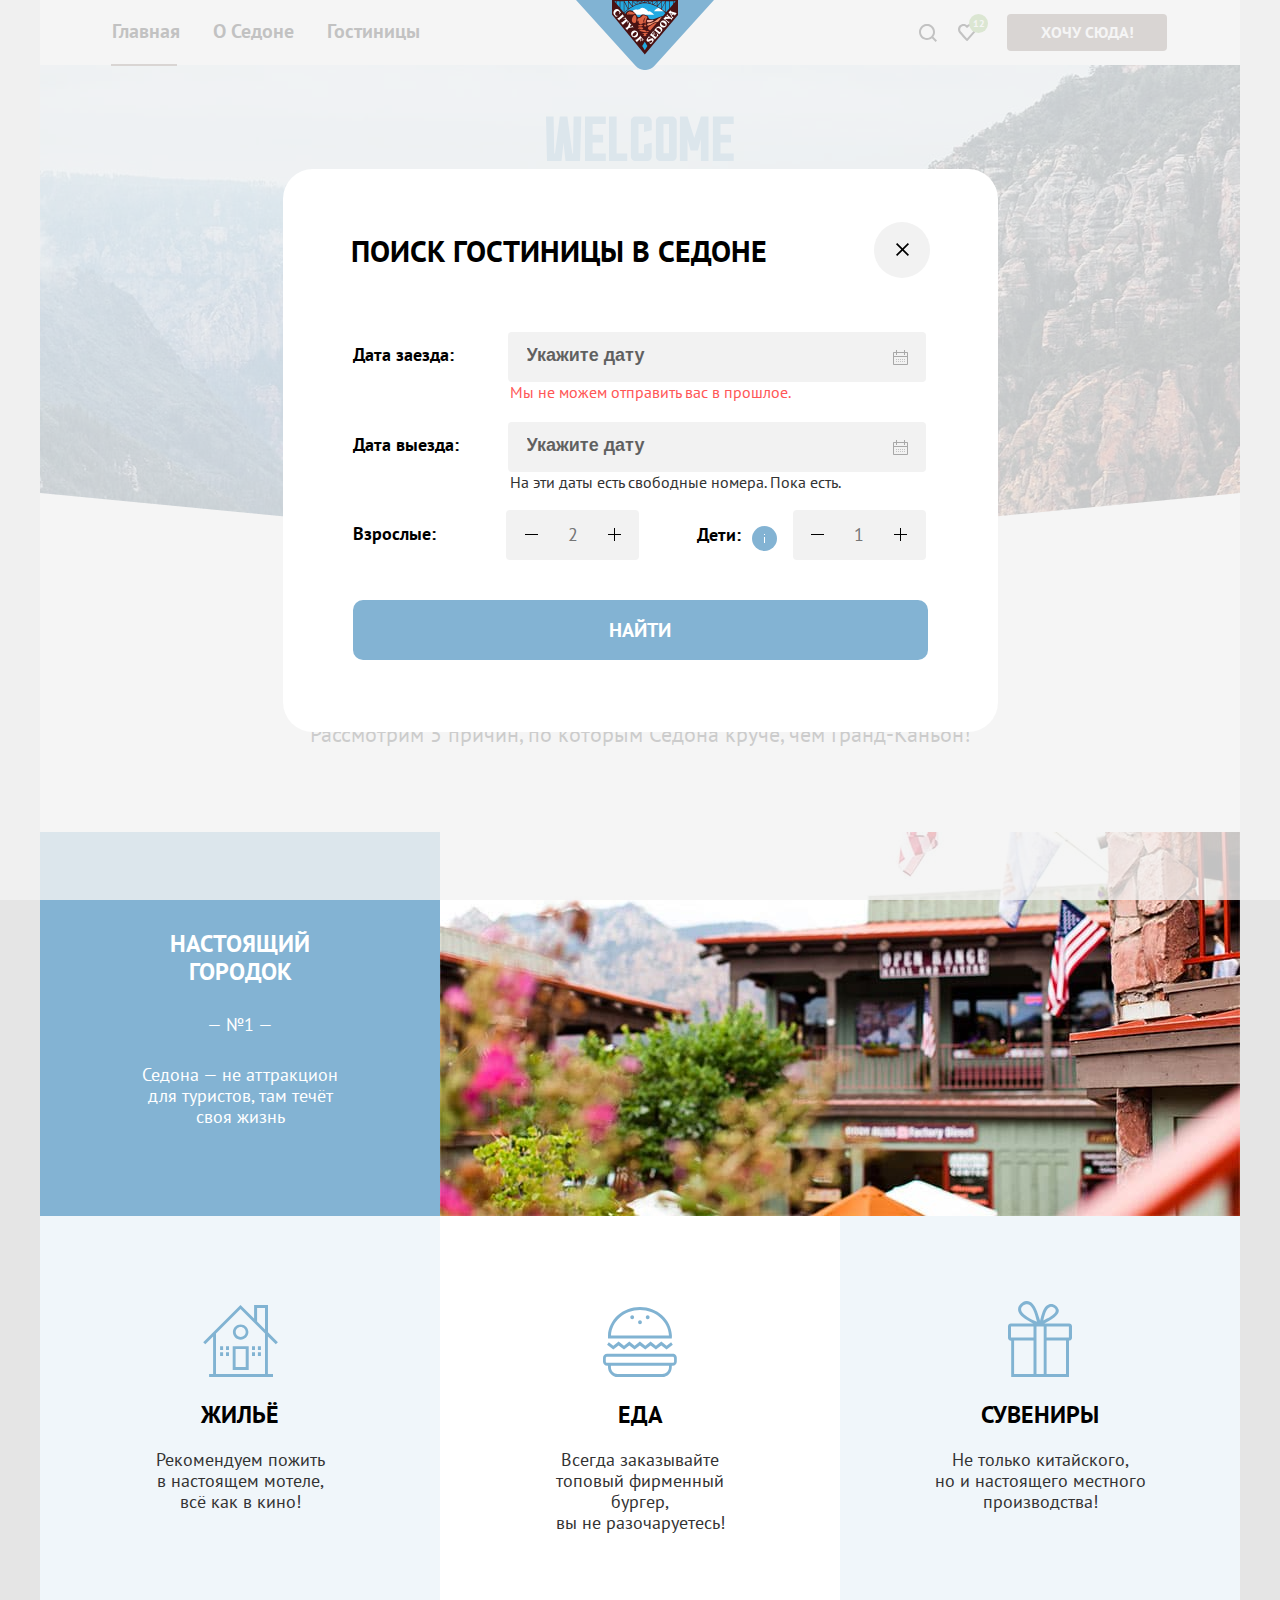
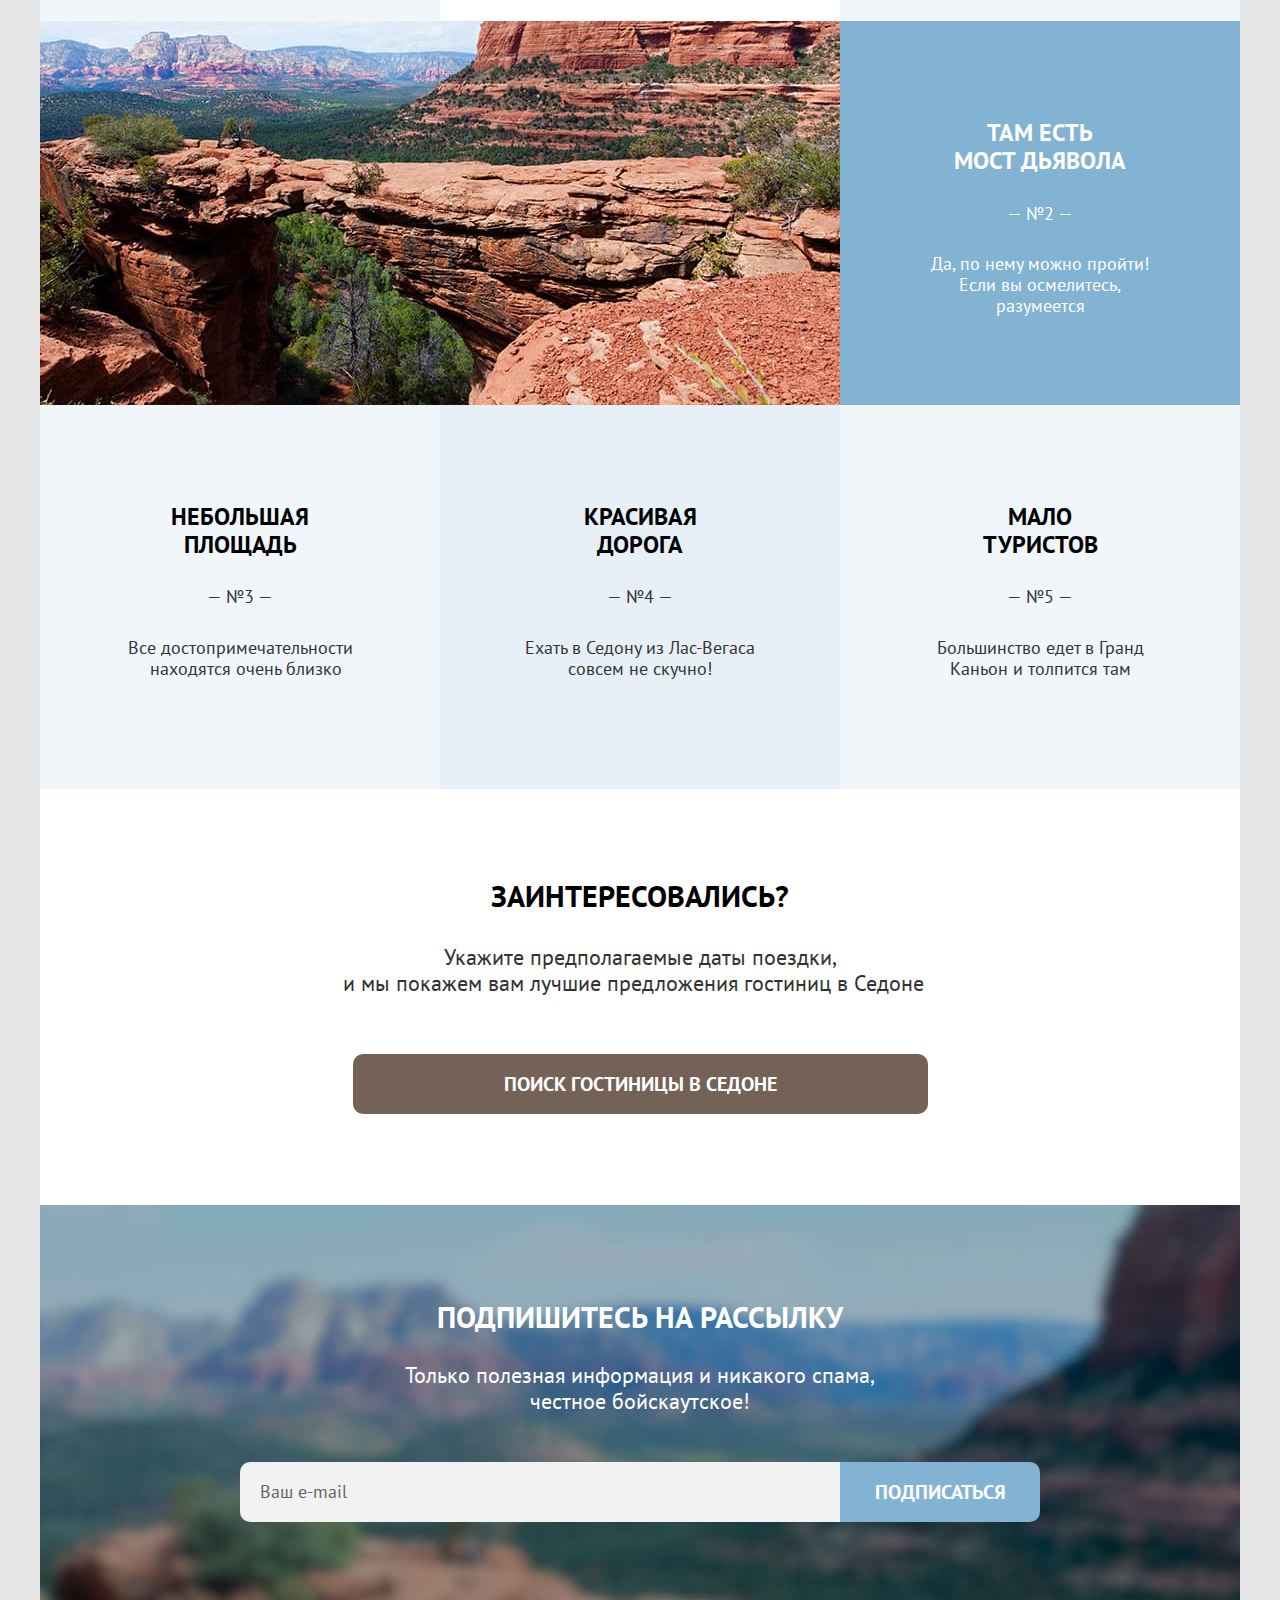
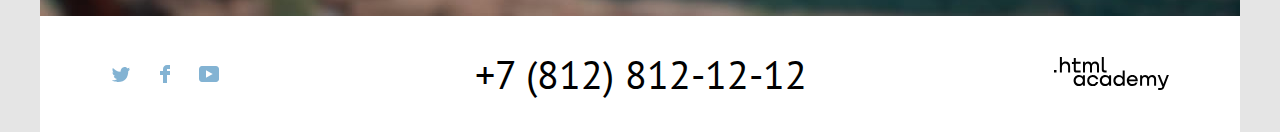
==== commit 96e8f271: "15" ====
--- a/index.html
+++ b/index.html
@@ -249,18 +249,17 @@
               <div class="arrival-date date--error">
                 <label>Дата заезда:</label>
                 <input type="text" id="arrival-text" name="text" placeholder="Укажите дату">
-                <p class="date_massage error-message">Мы не можем отправить вас в прошлое.</p>
-                <p class="date_massage success-message">На эти даты есть свободные номера. Пока есть.</p>
+                <p class="date_message error-message">Мы не можем отправить вас в прошлое.</p>
+                <p class="date_message success-message">На эти даты есть свободные номера. Пока есть.</p>
               </div>
               <div class="arrival-date date--success">
                 <label>Дата выезда:</label>
                 <input type="text" id="departure-text" name="text" placeholder="Укажите дату">
-                <p class="date_massage error-message">Мы не можем отправить вас в прошлое.</p>
-                <p class="date_massage success-message">На эти даты есть свободные номера. Пока есть.</p>
+                <p class="date_message error-message">Мы не можем отправить вас в прошлое.</p>
+                <p class="date_message success-message">На эти даты есть свободные номера. Пока есть.</p>
               </div>
               <div class="quantity-adults">
                 <label class="quantity-adults-label">Взрослые:</label>
-                <div class="quantity-adults_row">
                   <div class="quantity-adults-imput_wrapper">
                     <button class="quantity-link quantity-link-minus" type="submit">
                       <svg class="minus" aria-hidden="true" focusable="false" width="13" height="1" viewBox="0 0 13 1" fill="none" xmlns="http://www.w3.org/2000/svg">
@@ -274,10 +273,7 @@
                     </button>
                     <input class="quantity-adults_imput" type="text" name="text" placeholder="2">
                   </div>
-                </div>
-              </div>
-              <div class="quantity-adults">
-                <label class="quantity-adults-label">Дети:</label>
+                <label class="quantity-adults-label label-children">Дети:</label>
                 <div class="modal-info_wrapper">
                   <button class="modal-info" type="submit">
                     <svg class="info" aria-hidden="true" focusable="false" width="1" height="9" viewBox="0 0 1 9" fill="none" xmlns="http://www.w3.org/2000/svg">
@@ -294,8 +290,8 @@
                   </button>
                   <span class="modal-popover">Укажите количество детей, которые будут с вами, возраст которых от 6 до 18 лет. Дети до 6 лет размещаются бесплатно.</span>
                 </div>
-                <div class="quantity-adults_row">
-                  <div class="quantity-adults-imput_wrapper">
+
+                  <div class="quantity-adults-imput_wrapper wrapper-children">
                     <button class="quantity-link quantity-link-minus" type="submit">
                       <svg class="minus" aria-hidden="true" focusable="false" width="13" height="1" viewBox="0 0 13 1" fill="none" xmlns="http://www.w3.org/2000/svg">
                         <path d="M0 0L0 1L13 1V0L0 0Z"/>
@@ -308,7 +304,7 @@
                     </button>
                     <input class="quantity-adults_imput" type="text" name="text" placeholder="1">
                   </div>
-                </div>
+
               </div>
             <button class="button button_blue_big button-modal" type="submit">Найти</button>
             </form>
--- a/css/styles.css
+++ b/css/styles.css
@@ -46,8 +46,11 @@
 
 .button {
   display: inline-block;
-  width: 160px;
-  padding: 8px 0 8px;
+  width: 140px;
+  padding-top: 8px;
+  padding-right: 10px;
+  padding-bottom: 8px;
+  padding-left: 10px;
   font-family: inherit;
   font-size: 16px;
   line-height: 21px;
@@ -64,16 +67,19 @@
 
 .navigation {
   display: flex;
-  width: 1200px;
+  justify-content: space-between;
+  width: 1080px;
+  padding: 0 60px;
   margin: 0 auto;
   background-color: #FFFFFF;
 }
 
 .navigation-list {
   display: flex;
+  justify-content: flex-end;
   flex-wrap: wrap;
-  width: 360px;
-  padding-left: 60px;
+  width: calc(100% - 150px) / 2;
+  padding: 0;
   margin: 0;
   list-style-type: none;
 }
@@ -124,14 +130,9 @@
 
 .navigation-logo {
   display: block;
-  margin-right: 140px;
   margin-bottom: -10px;
-  margin-left: 111px;
+  margin-right: 60px;
   z-index: 1;
-}
-
-.navigation-user {
-  width: 330px;
 }
 
 .navigation-user .navigation-link {
@@ -348,8 +349,8 @@
 }
 
 .want-to-come {
-  padding: 14px;
-  margin: 0 7px;
+  padding: 14px 13px;
+  margin-left: 7px;
 }
 
 .button_brown:hover {
@@ -677,6 +678,7 @@
 }
 
 .appointment-form input::placeholder {
+  font-family: "PT Sans", sans-serif;
   font-size: 18px;
   line-height: 26px;
   color: #000000;
@@ -706,6 +708,8 @@
   color: rgba(255, 255, 255, 0.3);
   background-color: #68A2CA;
   box-shadow: none;
+  background-size: cover;
+  background-position: 50%;
 }
 
 .catalog-background {
@@ -922,7 +926,7 @@
 .range-input:focus {
   border: 2px solid #FFFFFF;
   box-sizing: border-box;
-  box-shadow: 0px 0px 0px 3px #81B3D2;
+  box-shadow: 0px 0px 0px 3px #81B3D2, inset 0px 0px 0px 3px #81B3D2;
   outline: none;
 }
 
@@ -1009,8 +1013,9 @@
 
 .apply {
   min-height: 48px;
+  width: 160px;
   background: #83B3D3;
-  margin-bottom: 13px;
+  margin-top: 23px;
 }
 
 .apply:hover {
@@ -1031,6 +1036,7 @@
 
 .reset {
   position: relative;
+  top: -10px;
   left: 30px;
   width: 100px;
   padding: 5px;
@@ -1179,7 +1185,7 @@
   display: grid;
   grid-template-columns: 180px 187px 1fr 160px;
   grid-template-rows: 1fr 1fr 1fr;
-  padding: 30px 0;
+  padding-top: 28px;
   border-top: 1px solid #E6E6E6;
 }
 
@@ -1189,7 +1195,7 @@
 
 .catalog-sorting-title {
   position: relative;
-  top: -4px;
+  top: -14px;
   grid-column: 2 / 4;
   grid-row: 1 / 2;
   margin: 0;
@@ -1201,6 +1207,8 @@
 }
 
 .catalog-link {
+  display: inline-block;
+  align-items: middle;
   padding: 10px;
   text-decoration: none;
   color: #000000;
@@ -1258,7 +1266,7 @@
 
 .real-estate {
   position: relative;
-  top: -12px;
+  top: -22px;
   grid-column: 2 / 3;
   grid-row: 2 / 3;
   margin: 0;
@@ -1269,7 +1277,7 @@
 
 .cost {
   position: relative;
-  top: -12px;
+  top: -22px;
   grid-column: 3 / 4;
   grid-row: 2 / 3;
   padding-left: 8px;
@@ -1303,10 +1311,14 @@
 }
 
 .more_detailed {
-  width: 151px;
+  position: relative;
+  top: -23px;
+  width: 131px;
 }
 
 .button_blue {
+  position: relative;
+  top: -23px;
   background: #83B3D3;
 }
 
@@ -1327,6 +1339,8 @@
 }
 
 .button_grenn {
+  position: relative;
+  top: -23px;
   background: #7DB54F;
 }
 
@@ -1346,11 +1360,14 @@
   box-shadow: none;
 }
 
-.button_rating {
-  position: relative;
-  top: 3px;
+.rating {
+  position: relative;
+  top: -20px;
   grid-column: 4 / 5;
   grid-row: 3 / 4;
+}
+
+.button_rating {
   margin: 0;
   font-weight: normal;
   color: #333333;
@@ -1377,7 +1394,7 @@
 }
 
 .download-more {
-  margin: 30px 288px;
+  margin: 28px 288px;
 }
 
 .download_more {
@@ -1652,6 +1669,7 @@
 .modal {
   position: relative;
   margin: auto;
+  font-family: "PT Sans", sans-serif;
   padding: 70px;
   padding-top: 62px;
   background-color: #FFFFFF;
@@ -1763,7 +1781,7 @@
 .date_message {
   display: none;
   position: absolute;
-  top: 100%;
+  top: 40px;
   right: 0;
   margin: 0;
   width: 418px;
@@ -1776,7 +1794,7 @@
 }
 
 .error-message {
-  color: #FF5757;
+  color: #FF5757
 }
 
 .date--success .success-message {
@@ -1803,6 +1821,7 @@
 
 .modal-info_wrapper {
   position: relative;
+  left: -5px;
   padding: 3px 13px 0;
 }
 
@@ -1827,11 +1846,12 @@
   padding: 21px 16px 22px 24px;
   font-size: 16px;
   line-height: 20px;
+  font-weight: normal;
   color: #FFFFFF;
   background: #333333;
   border-radius: 10px;
   opacity: 0;
-  pover-events: none;
+  pointer-events: none;
   z-index: 1;
   box-shadow: 0px 15px 30px rgba(0, 0, 0, 0.3);
 }
@@ -1849,8 +1869,7 @@
 }
 
 .modal-info:hover + .modal-popover {
-  background: #68A2CA;
-  pover-events: auto;
+  pointer-events: auto;
   opacity: 1;
 }
 
@@ -1861,7 +1880,8 @@
 .quantity-adults {
   display: flex;
   position: relative;
-  top: -2px;
+  top: 2px;
+  padding-bottom: 40px;
   margin: 0;
   font-size: 18px;
   line-height: 40px;
@@ -1873,6 +1893,12 @@
   flex-grow: 1;
 }
 
+.label-children {
+  position: relative;
+  left: 63px;
+  top: 1px;
+}
+
 .quantity-adults_row {
   width: 418px;
   display: flex;
@@ -1882,15 +1908,26 @@
 
 .quantity-adults-imput_wrapper {
   position: relative;
+  top: -4px;
+  left: 5px;
+}
+
+.wrapper-children {
+  position: relative;
+  top: -4px;
+  left: -2px;
 }
 
 .quantity-adults_imput {
   width: 133px;
   height: 50px;
-  background-color: F2F2F2;
+  background-color: #F2F2F2;
   border-radius: 4px;
   border: none;
   text-align: center;
+  font-family: "PT Sans", sans-serif;
+  color: #000000;
+  font-size: 18px;
   padding: 0 30px;
   box-sizing: border-box;
 }
@@ -1915,11 +1952,11 @@
 }
 
 .quantity-link-minus {
-  left: 5px;
+  left: 10px;
 }
 
 .quantity-link-plus {
-  right: 5px;
+  right: 10px;
 }
 
 .quantity-link:hover {
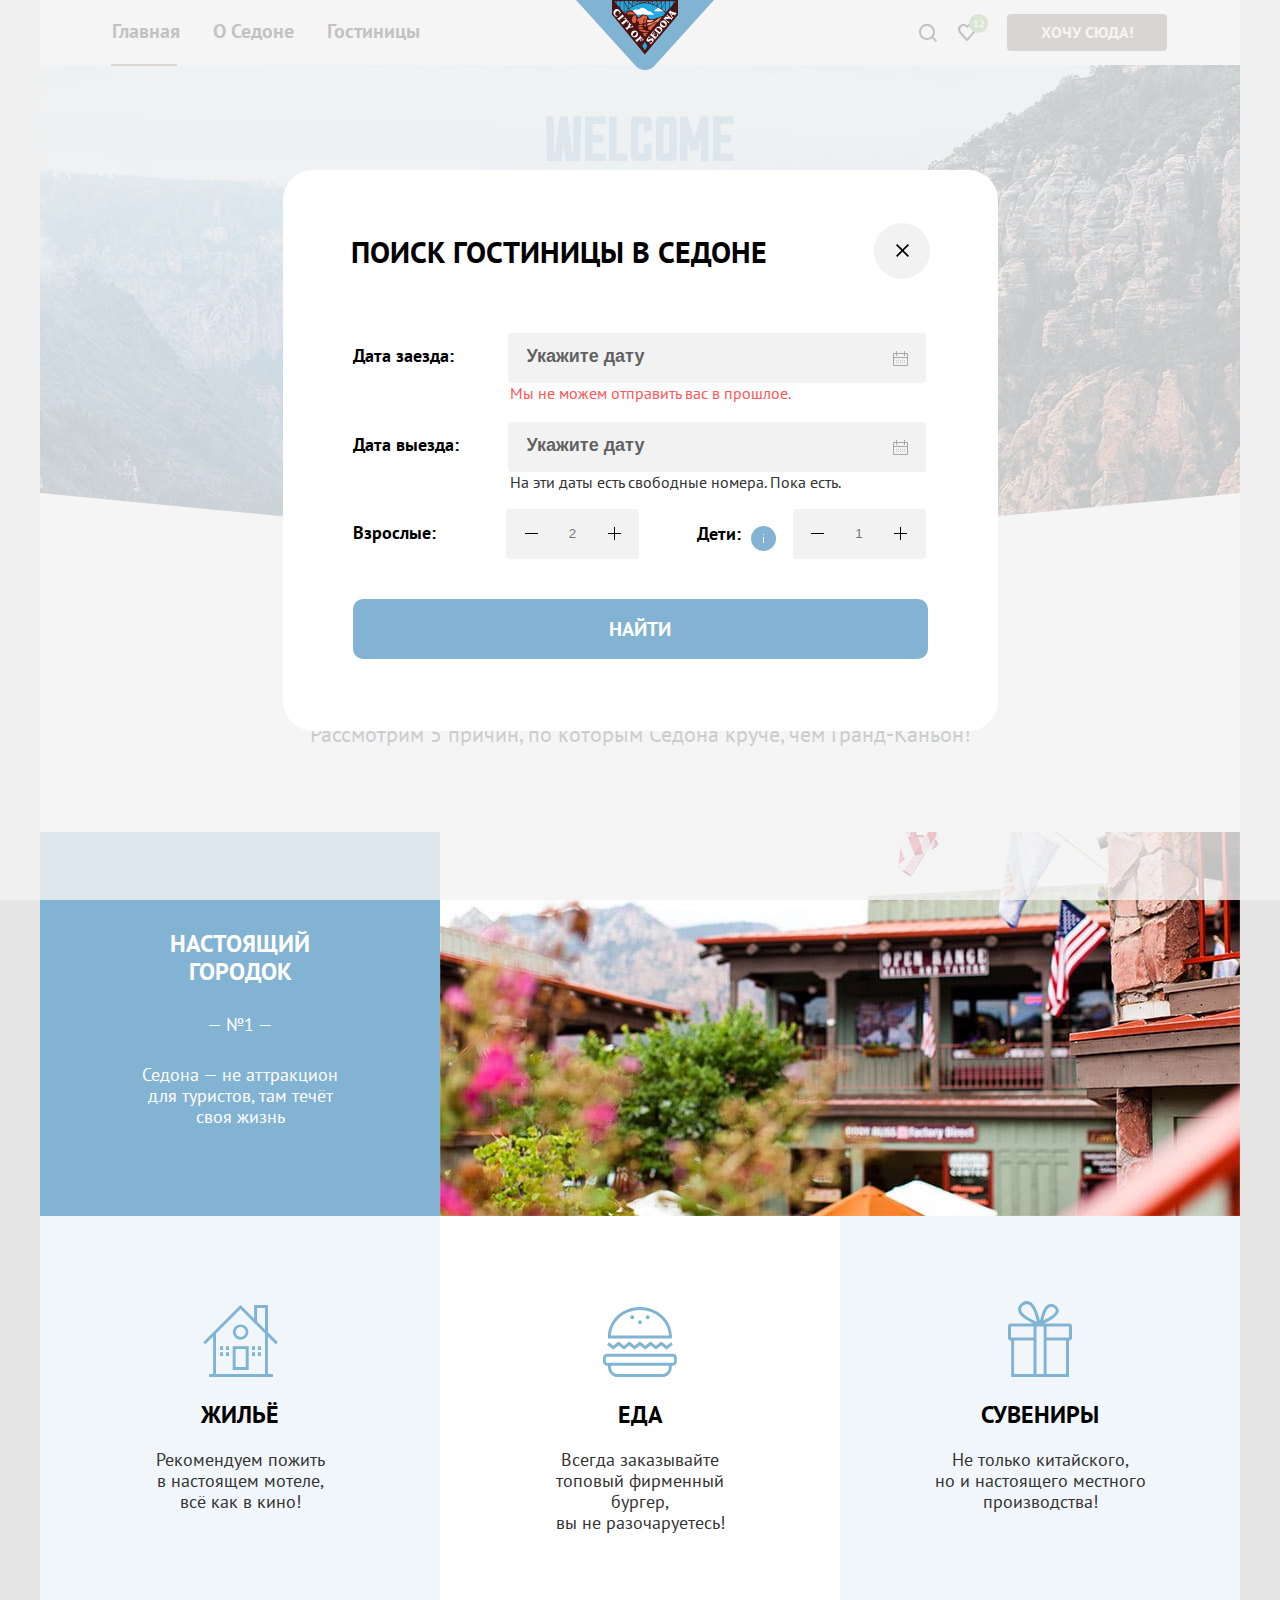
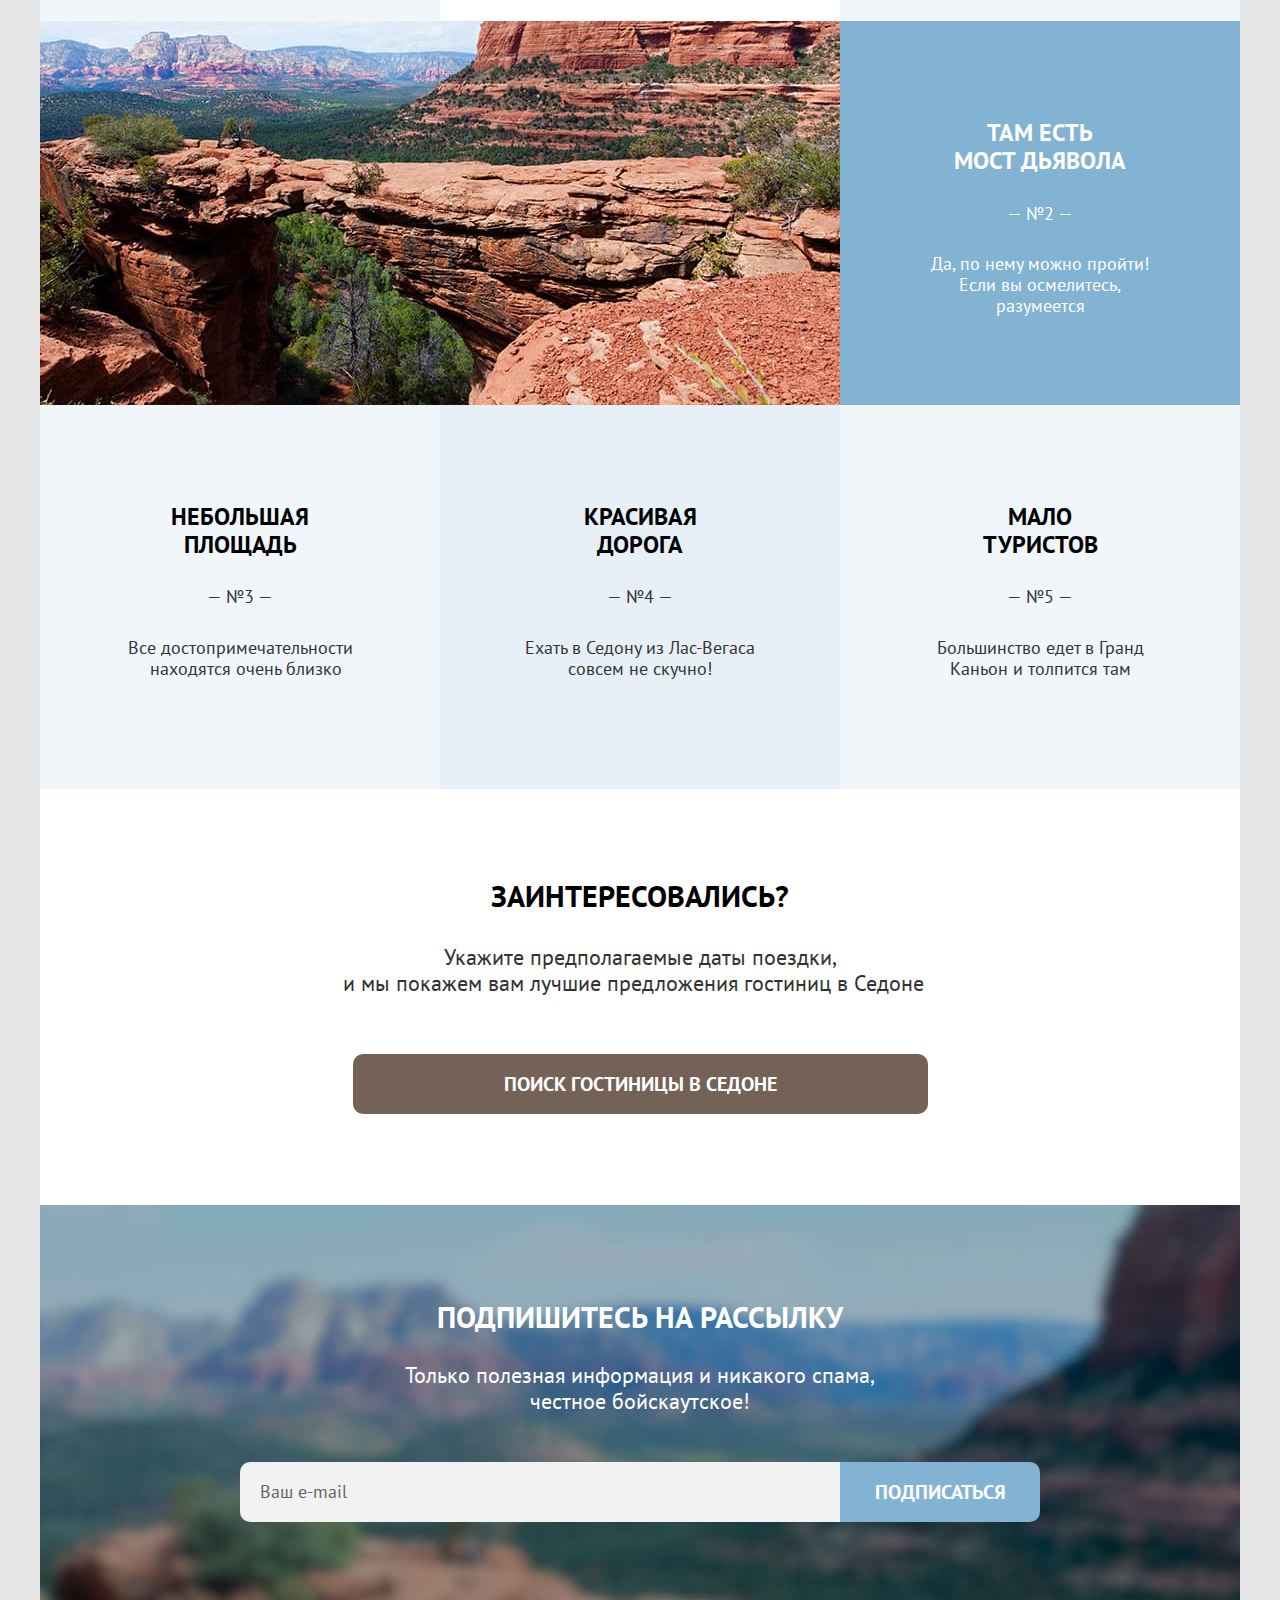
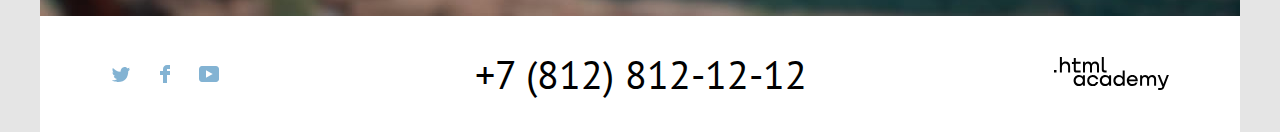
==== commit 6ebd02f3: "16" ====
--- a/index.html
+++ b/index.html
@@ -10,7 +10,7 @@
       <nav class="navigation">
         <ul class="navigation-list">
           <li class="navigation-item">
-            <a class="navigation-link navigation-link-current" href="#">Главная</a>
+            <span class="navigation-link navigation-link-current">Главная</span>
           </li>
           <li class="navigation-item">
             <a class="navigation-link" href="#">О Седоне</a>
@@ -20,12 +20,12 @@
           </li>
         </ul>
         <a class="navigation-logo" href="https://htmlacademy.ru/">
-          <img class="logo" src="img/sedona.svg" width="138" height="70" alt="Логотип Седона">
+          <img class="logo" src="img/sedona.svg" width="138" height="70" alt="Логотип Седона.">
         </a>
         <ul class="navigation-list navigation-user">
           <li class="navigation-item">
             <a class="navigation-link navigation-link-icon" href="#">
-              <svg class="navigation-icon" aria-hidden="true" focusable="false" width="18" height="18" viewBox="0 0 18 18" fill="none" xmlns="http://www.w3.org/2000/svg">
+              <svg class="navigation-icon" aria-hidden="true" focusable="false" width="18" height="18" viewBox="0 0 18 18" fill="none" xmlns="http://www.w3.org/2000/svg" role="img" aria-label="Поиск">
                 <path d="M18 16.5L14.3 12.8C15.3 11.5 16 9.8 16 7.9C16 3.5 12.4 -0.1 8 -0.1C3.6 -0.1 0 3.6 0 8C0 12.4 3.6 16 8 16C9.8 16 11.5 15.4 12.9 14.3L16.6 18L18 16.5ZM8 14C4.7 14 2 11.3 2 8C2 4.7 4.7 2 8 2C11.3 2 14 4.7 14 8C14 11.3 11.3 14 8 14Z"/>
               </svg>
               <span class="visually-hidden">Поиск</span>
@@ -33,14 +33,14 @@
           </li>
           <li class="navigation-item">
             <a class="navigation-link navigation-link-icon icon-current" href="#">
-              <svg class="navigation-icon" aria-hidden="true" focusable="false" width="18" height="17" viewBox="0 0 18 17" fill="none" xmlns="http://www.w3.org/2000/svg">
+              <svg class="navigation-icon" aria-hidden="true" focusable="false" width="18" height="17" viewBox="0 0 18 17" fill="none" xmlns="http://www.w3.org/2000/svg" role="img" aria-label="Избранное">
                 <path d="M8.9 17C8.6 17 8.3 16.9 8.1 16.6C2.7 10.5 1.4 9.1 1.1 8.7C0.4 7.8 0 6.6 0 5.4C0 2.4 2.4 0 5.5 0C6.8 0 8 0.5 9 1.3C10 0.5 11.3 0 12.5 0C15.5 0 18 2.4 18 5.4C18 6.7 17.5 7.9 16.7 8.8L9.7 16.7C9.5 16.9 9.3 17 8.9 17ZM2.9 7.5C3.2 7.9 6.4 11.5 9 14.4L15.2 7.4C15.7 6.9 15.9 6.2 15.9 5.4C15.9 3.6 14.4 2.1 12.6 2.1C11.6 2.1 10.6 2.6 9.9 3.4C9.6 3.7 9.3 3.8 9 3.8C8.7 3.8 8.4 3.6 8.2 3.4C7.5 2.6 6.5 2.1 5.5 2.1C3.7 2.1 2.2 3.6 2.2 5.4C2.1 6.3 2.5 7 2.9 7.5C2.8 7.5 2.8 7.5 2.9 7.5Z"/>
               </svg>
               <span class="visually-hidden">Избранное</span>
             </a>
             <div class="popover">
               <div class="popover-content">
-                <svg class="triangle" aria-hidden="true" focusable="false" width="20" height="10" viewBox="0 0 20 10" fill="none" xmlns="http://www.w3.org/2000/svg">
+                <svg class="triangle" aria-hidden="true" focusable="false" width="20" height="10" viewBox="0 0 20 10" fill="none" xmlns="http://www.w3.org/2000/svg" role="img" aria-label="Стрелка">
                   <g filter="url(#filter0_d_5:544)">
                   <path d="M10 1L20 10H0L10 1Z"/>
                   </g>
@@ -63,17 +63,17 @@
                           <h3 class="cart-item-title">Desert Quail Inn</h3>
                           <p class="cart-item-estate">Мотель</p>
                         </div>
-                        <img class="cart-item-image" src="img/hotels/desert-quail-inn.jpg" width="48" height="48" alt="Desert Quail Inn">
+                        <img class="cart-item-image" src="img/hotels/desert-quail-inn.jpg" width="48" height="48" alt="Desert Quail Inn.">
                       </div>
                     </a>
-                    <button class="basket-link" type="button">
-                      <svg class="basket" aria-hidden="true" focusable="false" width="16" height="16" viewBox="0 0 16 16" fill="none" xmlns="http://www.w3.org/2000/svg">
+                    <a class="basket-link" href="#">
+                      <svg class="basket" aria-hidden="true" focusable="false" width="16" height="16" viewBox="0 0 16 16" fill="none" xmlns="http://www.w3.org/2000/svg" role="img" aria-label="Корзина">
                         <path d="M15.3 2.3H13.1H2.8H0.6C0.3 2.3 0 2.5 0 2.8C0 3.1 0.3 3.4 0.6 3.4H2.3V15.4C2.3 15.7 2.6 16 2.9 16H13.1C13.4 16 13.7 15.7 13.7 15.4V3.4H15.4C15.7 3.4 16 3.1 16 2.8C16 2.5 15.6 2.3 15.3 2.3ZM12.5 14.8H3.4V3.4H12.5V14.8Z"/>
                         <path d="M6.19995 1.2H9.59995C9.89995 1.2 10.2 0.9 10.2 0.6C10.2 0.3 9.99995 0 9.69995 0H6.19995C5.89995 0 5.69995 0.3 5.69995 0.6C5.69995 0.9 5.89995 1.2 6.19995 1.2Z"/>
                         <path d="M6.2001 12C6.5001 12 6.8001 11.7 6.8001 11.4V5.7C6.8001 5.4 6.5001 5.1 6.2001 5.1C5.9001 5.1 5.6001 5.4 5.6001 5.7V11.4C5.7001 11.7 5.9001 12 6.2001 12Z" fill="black"/>
                         <path d="M9.7001 12C10.0001 12 10.3001 11.7 10.3001 11.4V5.7C10.3001 5.4 10.0001 5.1 9.7001 5.1C9.4001 5.1 9.1001 5.5 9.1001 5.7V11.4C9.1001 11.7 9.3001 12 9.7001 12Z"/>
                       </svg>
-                    </button>
+                    </a>
                   </li>
                   <li class="cart-items">
                     <a class="cart-item-link" href="#">
@@ -82,17 +82,17 @@
                           <h3 class="cart-item-title">Villas at Poco Diablo</h3>
                           <p class="cart-item-estate">Апартаменты</p>
                         </div>
-                        <img class="cart-item-image" src="img/hotels/villas-at-poco-diablo.jpg" width="48" height="48" alt="Villas at Poco Diablo">
+                        <img class="cart-item-image" src="img/hotels/villas-at-poco-diablo.jpg" width="48" height="48" alt="Villas at Poco Diablo.">
                       </div>
                     </a>
-                    <button class="basket-link" type="button">
-                      <svg class="basket" aria-hidden="true" focusable="false" width="16" height="16" viewBox="0 0 16 16" fill="none" xmlns="http://www.w3.org/2000/svg">
+                    <a class="basket-link" href="#">
+                      <svg class="basket" aria-hidden="true" focusable="false" width="16" height="16" viewBox="0 0 16 16" fill="none" xmlns="http://www.w3.org/2000/svg" role="img" aria-label="Корзина">
                         <path d="M15.3 2.3H13.1H2.8H0.6C0.3 2.3 0 2.5 0 2.8C0 3.1 0.3 3.4 0.6 3.4H2.3V15.4C2.3 15.7 2.6 16 2.9 16H13.1C13.4 16 13.7 15.7 13.7 15.4V3.4H15.4C15.7 3.4 16 3.1 16 2.8C16 2.5 15.6 2.3 15.3 2.3ZM12.5 14.8H3.4V3.4H12.5V14.8Z"/>
                         <path d="M6.19995 1.2H9.59995C9.89995 1.2 10.2 0.9 10.2 0.6C10.2 0.3 9.99995 0 9.69995 0H6.19995C5.89995 0 5.69995 0.3 5.69995 0.6C5.69995 0.9 5.89995 1.2 6.19995 1.2Z"/>
                         <path d="M6.2001 12C6.5001 12 6.8001 11.7 6.8001 11.4V5.7C6.8001 5.4 6.5001 5.1 6.2001 5.1C5.9001 5.1 5.6001 5.4 5.6001 5.7V11.4C5.7001 11.7 5.9001 12 6.2001 12Z" fill="black"/>
                         <path d="M9.7001 12C10.0001 12 10.3001 11.7 10.3001 11.4V5.7C10.3001 5.4 10.0001 5.1 9.7001 5.1C9.4001 5.1 9.1001 5.5 9.1001 5.7V11.4C9.1001 11.7 9.3001 12 9.7001 12Z"/>
                       </svg>
-                    </button>
+                    </a>
                   </li>
                 </ul>
                 <a class="button button_brown all_favorites" href="#">Все избранные</a>
@@ -110,9 +110,9 @@
         <h1 class="visually-hidden">Седона</h1>
         <section class="first-screen">
           <div class="index-background">
-            <img class="welcome" src="img/welcome.svg" width="458" height="352" alt="Добро пожаловать в Седону">
+            <img class="welcome" src="img/welcome.svg" width="458" height="352" alt="Добро пожаловать в Седону.">
             <p class="visually-hidden">Welcome to the dordeous Sedona "Because the Grand Canyon suckes"</p>
-            <img class="footer-background" src="img/footer-background.png" width="1200" height="57" alt="Подвал фоновй картинки">
+            <img class="footer-background" src="img/footer-background.png" width="1200" height="57" alt="Подвал фоновой картинки.">
           </div>
           <h2 class="first-screen-title">Седона — небольшой городок в Аризоне, заслуживающий большего!</h2>
           <p class="first-screen-description">Рассмотрим 5 причин, по которым Седона круче, чем Гранд-Каньон!</p>
@@ -126,7 +126,7 @@
                 <span class="number">— №1 —</span>
                 <p class="advantages-description">Седона — не аттракцион для туристов, там течёт своя жизнь</p>
               </div>
-              <img class="real-town" src="img/real-town.jpg" width="800" height="384" alt="Настоящий городок">
+              <img class="real-town" src="img/real-town.jpg" width="800" height="384" alt="Настоящий городок.">
             </li>
             <li class="advantages-item special_cold_light">
               <div class="icon-text">
@@ -152,7 +152,7 @@
                 <span class="number">— №2 —</span>
                 <p class="advantages-description">Да, по нему можно пройти! Если вы осмелитесь, разумеется</p>
               </div>
-              <img class="devil-bridge" src="img/devil's-bridge.jpg" width="800" height="384" alt="Мост дьявола">
+              <img class="devil-bridge" src="img/devil's-bridge.jpg" width="800" height="384" alt="Мост дьявола.">
             </li>
             <li class="advantages-item special_cold_light">
               <div class="real-town-cold-light">
@@ -202,7 +202,7 @@
         <ul class="footer-social-list">
           <li class="footer-social-item">
             <a class="footer-social-link" href="https://twitter.com/htmlacademy_ru">
-              <svg class="footer-social-icon" aria-hidden="true" width="18" height="15" viewBox="0 0 18 15" fill="none" xmlns="http://www.w3.org/2000/svg">
+              <svg class="footer-social-icon" aria-hidden="true" width="18" height="15" viewBox="0 0 18 15" fill="none" xmlns="http://www.w3.org/2000/svg" role="img" aria-label="Твитер">
                 <path d="M11.6 0.200056C13.4 -0.299944 14.8 0.500056 15.4 1.40006C16.1 1.20006 16.8 0.900056 17.5 0.700056C17.5 1.60006 16.9 2.20006 16.6 2.50006C17.3 2.60006 18 1.90006 18 1.90006C17.8 2.90006 16.9 3.70006 16.3 3.90006C16.1 10.7001 13 15.1001 5.7 15.0001C5.1 15.0001 5.8 15.0001 5.2 15.0001C4.8 15.0001 0.8 14.5001 0 13.1001C2.4 13.3001 4.1 12.7001 5 11.9001C4 11.6001 2.1 11.5001 1.8 9.00006C2.2 9.10006 2.4 9.20006 3.1 9.10006C1.8 8.30006 0.4 7.50006 0.5 5.30006C0.8 5.60006 1.6 5.80006 1.9 5.80006C1.1 5.60006 -0.2 2.50006 0.9 0.900056C2.8 2.80006 4.9 4.50006 8.5 4.70006C8.7 2.30006 9.7 0.800056 11.6 0.200056Z"/>
               </svg>
               <span class="visually-hidden">Twitter </span>
@@ -210,7 +210,7 @@
           </li>
           <li class="footer-social-item">
             <a class="footer-social-link" aria-hidden="true" href="https://www.facebook.com/htmlacademy">
-              <svg class="footer-social-icon" aria-hidden="true"  focusable="false" width="10" height="18" viewBox="0 0 10 18" fill="none" xmlns="http://www.w3.org/2000/svg">
+              <svg class="footer-social-icon" aria-hidden="true"  focusable="false" width="10" height="18" viewBox="0 0 10 18" fill="none" xmlns="http://www.w3.org/2000/svg" role="img" aria-label="Фейсбук">
                 <path d="M7 0C4.8 0 3 1.8 3 4V6H0V10H3V18H7V10H10V6H7V4H10V0H7Z"/>
               </svg>
               <span class="visually-hidden">Facebook</span>
@@ -218,7 +218,7 @@
           </li>
           <li class="footer-social-item">
             <a class="footer-social-link" aria-hidden="true" href="https://www.youtube.com/c/HTMLAcademyRUS">
-              <svg class="footer-social-icon" aria-hidden="true"  focusable="false" width="20" height="16" viewBox="0 0 20 16" fill="none" xmlns="http://www.w3.org/2000/svg">
+              <svg class="footer-social-icon" aria-hidden="true"  focusable="false" width="20" height="16" viewBox="0 0 20 16" fill="none" xmlns="http://www.w3.org/2000/svg" role="img" aria-label="Ютуб">
                 <path d="M17 0H2.9C1.2 0 0 1.5 0 3.2V12.7C0 14.5 1.2 16 2.9 16H17.2C18.7 16 20.1 14.5 20.1 12.8V3.2C19.9 1.5 18.7 0 17 0ZM7 11.8V4.2L13.7 8L7 11.8Z"/>
               </svg>
               <span class="visually-hidden">Youtube</span>
@@ -227,7 +227,7 @@
         </ul>
         <a class="footer-contacts-address-phone" href="tel:+78128121212">+7 (812) 812-12-12</a>
         <a class="htmlacademy-link" href="https://htmlacademy.ru/">
-          <svg class="htmlacademy-icon" aria-hidden="true" focusable="false" width="115" height="34" fill="none" xmlns="http://www.w3.org/2000/svg">
+          <svg class="htmlacademy-icon" aria-hidden="true" focusable="false" width="115" height="34" fill="none" xmlns="http://www.w3.org/2000/svg" role="img" aria-label=".html academy">
             <path d="M0 12.9v2.6h2.5v-2.6H0ZM11.6 4.5c-1.6 0-2.8.7-3.6 1.7h-.1V0h-2v15.5h2v-5.3c0-2.1 1.3-3.6 3.3-3.6 1.8 0 2.9 1.4 2.9 3.2v5.7h2V9.4c.1-3-1.8-4.9-4.5-4.9ZM26.6 4.8h-4.8V1.1h-2v3.8h-1.9v2h1.9v6c0 1.7 1 2.7 2.7 2.7h4.1v-2h-3.7c-.7 0-1.1-.4-1.1-1.1V6.8h4.8v-2ZM41.1 4.6c-1.6 0-2.9.8-3.5 2.1h-.1c-.6-1.2-1.8-2.1-3.4-2.1-1.4 0-2.5.8-3.1 1.8h-.1V4.8H29v10.6h2V10c0-2 1-3.5 2.6-3.5 1.5 0 2.4 1 2.4 2.6v6.3h2V9.8c0-2.4 1.4-3.3 2.6-3.3 1.5 0 2.4 1 2.4 2.6v6.3h2V8.9c.1-2.5-1.4-4.3-3.9-4.3ZM47.8 12.7c0 1.7 1 2.7 2.8 2.7h2v-2h-1.7c-.7 0-1.1-.4-1.1-1.1V0h-2v12.7ZM28.9 19.7c-.9-1.1-2.2-1.8-3.9-1.8-3.1 0-5.4 2.3-5.4 5.6s2.3 5.6 5.4 5.6c1.8 0 3-.8 3.8-1.9h.1v1.6h2V18.2h-2v1.5Zm-3.6 7.4c-2.2 0-3.6-1.6-3.6-3.6s1.4-3.6 3.6-3.6 3.6 1.6 3.6 3.6c0 1.9-1.4 3.6-3.6 3.6ZM44.2 22c-.5-2.4-2.6-4.1-5.4-4.1a5.4 5.4 0 0 0-5.6 5.6c0 3.1 2.2 5.6 5.6 5.6 2.8 0 4.9-1.8 5.4-4.2h-2.1a3.4 3.4 0 0 1-3.3 2.3c-2.2 0-3.6-1.6-3.6-3.6s1.4-3.6 3.6-3.6c1.6 0 2.8 1 3.3 2.2h2.1V22ZM55.1 19.7c-.9-1.1-2.2-1.8-3.9-1.8-3.1 0-5.4 2.3-5.4 5.6s2.3 5.6 5.4 5.6c1.8 0 3-.8 3.8-1.9h.1v1.6h2V18.2h-2v1.5Zm-3.6 7.4c-2.2 0-3.6-1.6-3.6-3.6s1.4-3.6 3.6-3.6 3.6 1.6 3.6 3.6c0 1.9-1.5 3.6-3.6 3.6ZM68.7 19.8c-.9-1.1-2.2-1.9-3.9-1.9-3.1 0-5.4 2.3-5.4 5.6s2.2 5.6 5.4 5.6c1.7 0 3-.8 3.8-1.8h.1v1.5h2V13.4h-2v6.4Zm-3.6 7.3c-2.2 0-3.6-1.6-3.6-3.6s1.4-3.6 3.6-3.6 3.6 1.6 3.6 3.6c-.1 2-1.5 3.6-3.6 3.6ZM78.3 17.9c-3.3 0-5.5 2.5-5.5 5.6 0 3 2.1 5.6 5.5 5.6 2.5 0 4.5-1.3 5.2-3.6h-2.1c-.5 1-1.6 1.6-3 1.6-1.9 0-3.3-1.3-3.4-2.9h8.8c.2-3.6-2-6.3-5.5-6.3Zm0 1.9c1.7 0 3 1 3.3 2.6h-6.5c.3-1.5 1.5-2.6 3.2-2.6ZM98.2 17.9c-1.6 0-2.9.8-3.6 2h-.1c-.6-1.2-1.8-2-3.4-2-1.4 0-2.5.7-3.1 1.8v-1.5h-1.9v10.6h2v-5.4c0-2 1-3.4 2.6-3.5 1.5 0 2.4 1 2.4 2.6v6.3h2v-5.6c0-2.4 1.4-3.3 2.6-3.3 1.5 0 2.4 1 2.4 2.6v6.3h2v-6.5c.1-2.6-1.4-4.4-3.9-4.4ZM109.4 27l-3.6-8.9h-2.2l4.8 11.6c-.3.9-.7 1.2-1.7 1.2h-2.5v2h2.5c1.8 0 2.8-.8 3.5-2.6l4.7-12.2h-2.1l-3.4 8.9Z"/>
           </svg>
           <span class="visually-hidden">.html academy</span>
@@ -239,7 +239,7 @@
         <section class="modal-content">
           <h2 class="modal-title">Поиск гостиницы в Седоне</h2>
           <button class="modal-close-button">
-            <svg class="close" aria-hidden="true" focusable="false" width="13" height="13" viewBox="0 0 13 13" fill="none" xmlns="http://www.w3.org/2000/svg">
+            <svg class="close" aria-hidden="true" focusable="false" width="13" height="13" viewBox="0 0 13 13" fill="none" xmlns="http://www.w3.org/2000/svg" role="img" aria-label="Закрыть">
               <path d="M13 1.2L11.8 0L6.5 5.3L1.2 0L0 1.2L5.3 6.5L0 11.8L1.2 13L6.5 7.7L11.8 13L13 11.8L7.7 6.5L13 1.2Z"/>
             </svg>
             <span class="visually-hidden">Закрыть</span>
@@ -262,12 +262,12 @@
                 <label class="quantity-adults-label">Взрослые:</label>
                   <div class="quantity-adults-imput_wrapper">
                     <button class="quantity-link quantity-link-minus" type="submit">
-                      <svg class="minus" aria-hidden="true" focusable="false" width="13" height="1" viewBox="0 0 13 1" fill="none" xmlns="http://www.w3.org/2000/svg">
+                      <svg class="minus" aria-hidden="true" focusable="false" width="13" height="1" viewBox="0 0 13 1" fill="none" xmlns="http://www.w3.org/2000/svg" role="img" aria-label="Минус">
                         <path d="M0 0L0 1L13 1V0L0 0Z"/>
                       </svg>
                     </button>
                     <button class="quantity-link quantity-link-plus" type="submit">
-                      <svg class="plus" aria-hidden="true" focusable="false" width="13" height="13" viewBox="0 0 13 13" fill="none" xmlns="http://www.w3.org/2000/svg">
+                      <svg class="plus" aria-hidden="true" focusable="false" width="13" height="13" viewBox="0 0 13 13" fill="none" xmlns="http://www.w3.org/2000/svg" role="img" aria-label="Плюс">
                         <path d="M13 6H7V0H6V6H0V7H6V13H7V7H13V6Z"/>
                       </svg>
                     </button>
@@ -276,7 +276,7 @@
                 <label class="quantity-adults-label label-children">Дети:</label>
                 <div class="modal-info_wrapper">
                   <button class="modal-info" type="submit">
-                    <svg class="info" aria-hidden="true" focusable="false" width="1" height="9" viewBox="0 0 1 9" fill="none" xmlns="http://www.w3.org/2000/svg">
+                    <svg class="info" aria-hidden="true" focusable="false" width="1" height="9" viewBox="0 0 1 9" fill="none" xmlns="http://www.w3.org/2000/svg" role="img" aria-label="Кнопка">
                       <g clip-path="url(#clip0_346:217)">
                       <path d="M0 9H1L1 3H0L0 9Z"/>
                       <path d="M1 0H0V1H1V0Z"/>
@@ -290,21 +290,19 @@
                   </button>
                   <span class="modal-popover">Укажите количество детей, которые будут с вами, возраст которых от 6 до 18 лет. Дети до 6 лет размещаются бесплатно.</span>
                 </div>
-
-                  <div class="quantity-adults-imput_wrapper wrapper-children">
-                    <button class="quantity-link quantity-link-minus" type="submit">
-                      <svg class="minus" aria-hidden="true" focusable="false" width="13" height="1" viewBox="0 0 13 1" fill="none" xmlns="http://www.w3.org/2000/svg">
-                        <path d="M0 0L0 1L13 1V0L0 0Z"/>
-                      </svg>
-                    </button>
-                    <button class="quantity-link quantity-link-plus" type="submit">
-                      <svg class="plus" aria-hidden="true" focusable="false" width="13" height="13" viewBox="0 0 13 13" fill="none" xmlns="http://www.w3.org/2000/svg">
-                        <path d="M13 6H7V0H6V6H0V7H6V13H7V7H13V6Z"/>
-                      </svg>
-                    </button>
-                    <input class="quantity-adults_imput" type="text" name="text" placeholder="1">
-                  </div>
-
+                <div class="quantity-adults-imput_wrapper wrapper-children">
+                  <button class="quantity-link quantity-link-minus" type="submit">
+                    <svg class="minus" aria-hidden="true" focusable="false" width="13" height="1" viewBox="0 0 13 1" fill="none" xmlns="http://www.w3.org/2000/svg" role="img" aria-label="Минус">
+                      <path d="M0 0L0 1L13 1V0L0 0Z"/>
+                    </svg>
+                  </button>
+                  <button class="quantity-link quantity-link-plus" type="submit">
+                    <svg class="plus" aria-hidden="true" focusable="false" width="13" height="13" viewBox="0 0 13 13" fill="none" xmlns="http://www.w3.org/2000/svg" role="img" aria-label="Плюс">
+                      <path d="M13 6H7V0H6V6H0V7H6V13H7V7H13V6Z"/>
+                    </svg>
+                  </button>
+                  <input class="quantity-adults_imput" type="text" name="text" placeholder="1">
+                </div>
               </div>
             <button class="button button_blue_big button-modal" type="submit">Найти</button>
             </form>
--- a/css/styles.css
+++ b/css/styles.css
@@ -63,6 +63,7 @@
   border: none;
   border-radius: 4px;
   cursor: pointer;
+  word-wrap: break-word;
 }
 
 .navigation {
@@ -78,7 +79,7 @@
   display: flex;
   justify-content: flex-end;
   flex-wrap: wrap;
-  width: calc(100% - 150px) / 2;
+  width: calc(100% - 150px)/2;
   padding: 0;
   margin: 0;
   list-style-type: none;
@@ -419,7 +420,7 @@
 .first-screen-description {
   line-height: 36px;
   padding-bottom: 80px;
-  margin: 0;
+  margin: 0 auto;
 }
 
 .advantages {
@@ -699,7 +700,7 @@
 }
 
 .button_blue_big:focus {
-  background-color: ##68A2CA;
+  background-color: #68A2CA;
   box-shadow: inset 0 0 0 3px #756257;
   outline: none;
 }
@@ -716,6 +717,7 @@
   min-height: 408px;
   background-image: url("../img/catalog-background.jpg");
   background-repeat: no-repeat;
+  background-size: cover;
 }
 
 .inner-header-title {
@@ -851,6 +853,10 @@
   border: 6px solid #83B3D3;
 }
 
+input[type="radio"]:disabled + label::before {
+  border: 6px solid #83B3D3;
+}
+
 input[type="checkbox"] + label::before {
   content: "";
   display: inline-block;
@@ -878,6 +884,11 @@
 }
 
 input[type="checkbox"]:active + label::before {
+  background-color: rgba(255, 255, 255, 0.3);
+  box-shadow: none;
+}
+
+input[type="checkbox"]:disabled + label::before {
   background-color: rgba(255, 255, 255, 0.3);
   box-shadow: none;
 }
@@ -914,7 +925,6 @@
   box-sizing: border-box;
   background: transparent;
   border-radius: 4px 0 0 4px;
-  appearance: textfield;
 }
 
 .range-input:hover {
@@ -1174,8 +1184,6 @@
 }
 
 .catalog-sorting-list {
-  display: grid;
-  grid-row: 1fr;
   margin: 0 72px;
   padding: 0;
   list-style-type: none;
@@ -1208,7 +1216,6 @@
 
 .catalog-link {
   display: inline-block;
-  align-items: middle;
   padding: 10px;
   text-decoration: none;
   color: #000000;
@@ -1256,7 +1263,7 @@
   right: 0;
   bottom: 0;
   border: 3px solid #83B3D3;
-  content: '';
+  content: "";
 }
 
 .catalog-sorting-link:active {
@@ -1728,7 +1735,7 @@
   display: grid;
   grid-template-columns: 155px auto;
   width: 575px;
-  margin-bottom: 40px;
+  margin-bottom: 39px;
 }
 
 .arrival-date label {
@@ -1821,7 +1828,8 @@
 
 .modal-info_wrapper {
   position: relative;
-  left: -5px;
+  left: -6px;
+  top: 1px;
   padding: 3px 13px 0;
 }
 
@@ -1925,11 +1933,17 @@
   border-radius: 4px;
   border: none;
   text-align: center;
+  padding: 0 50px;
+  box-sizing: border-box;
+}
+
+
+.quantity-adults_imput input::placeholder {
   font-family: "PT Sans", sans-serif;
+  font-size: 18px;
+  line-height: 40px;
+  font-weight: bold;
   color: #000000;
-  font-size: 18px;
-  padding: 0 30px;
-  box-sizing: border-box;
 }
 
 .minus,
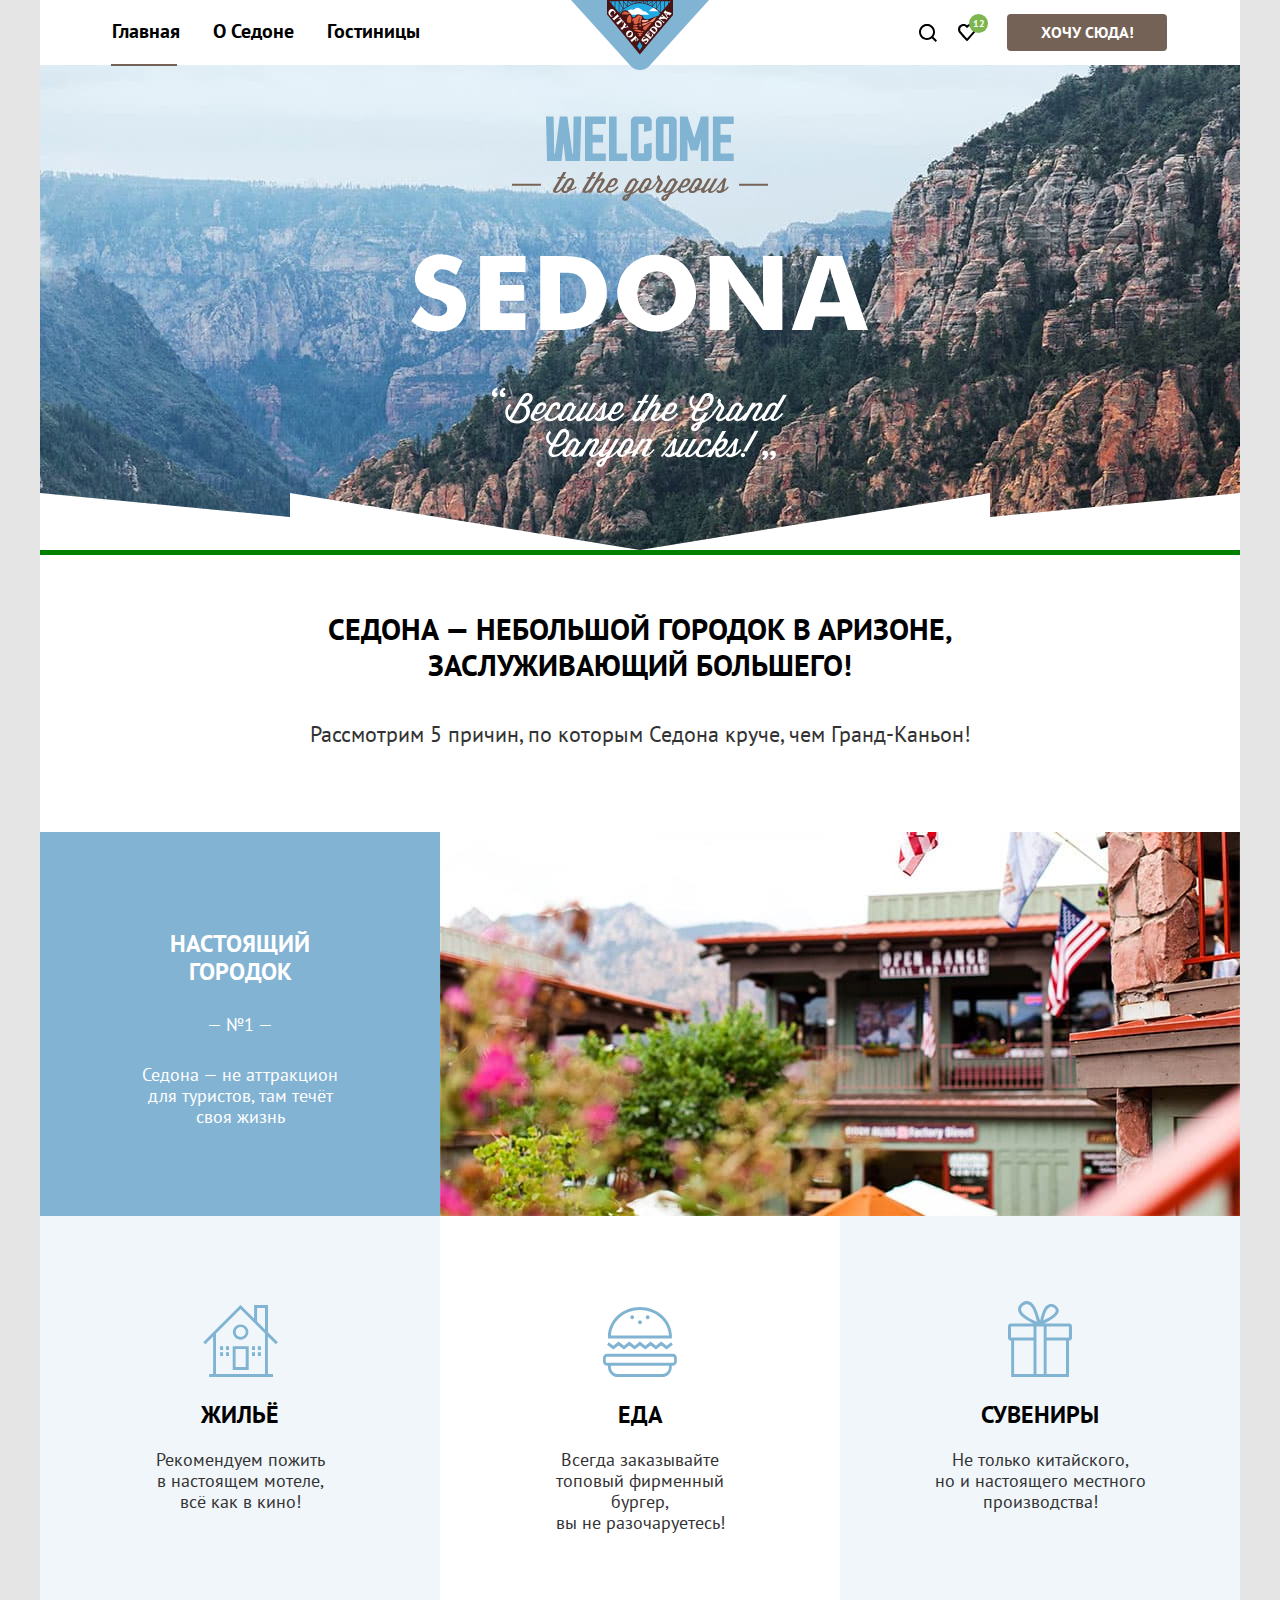
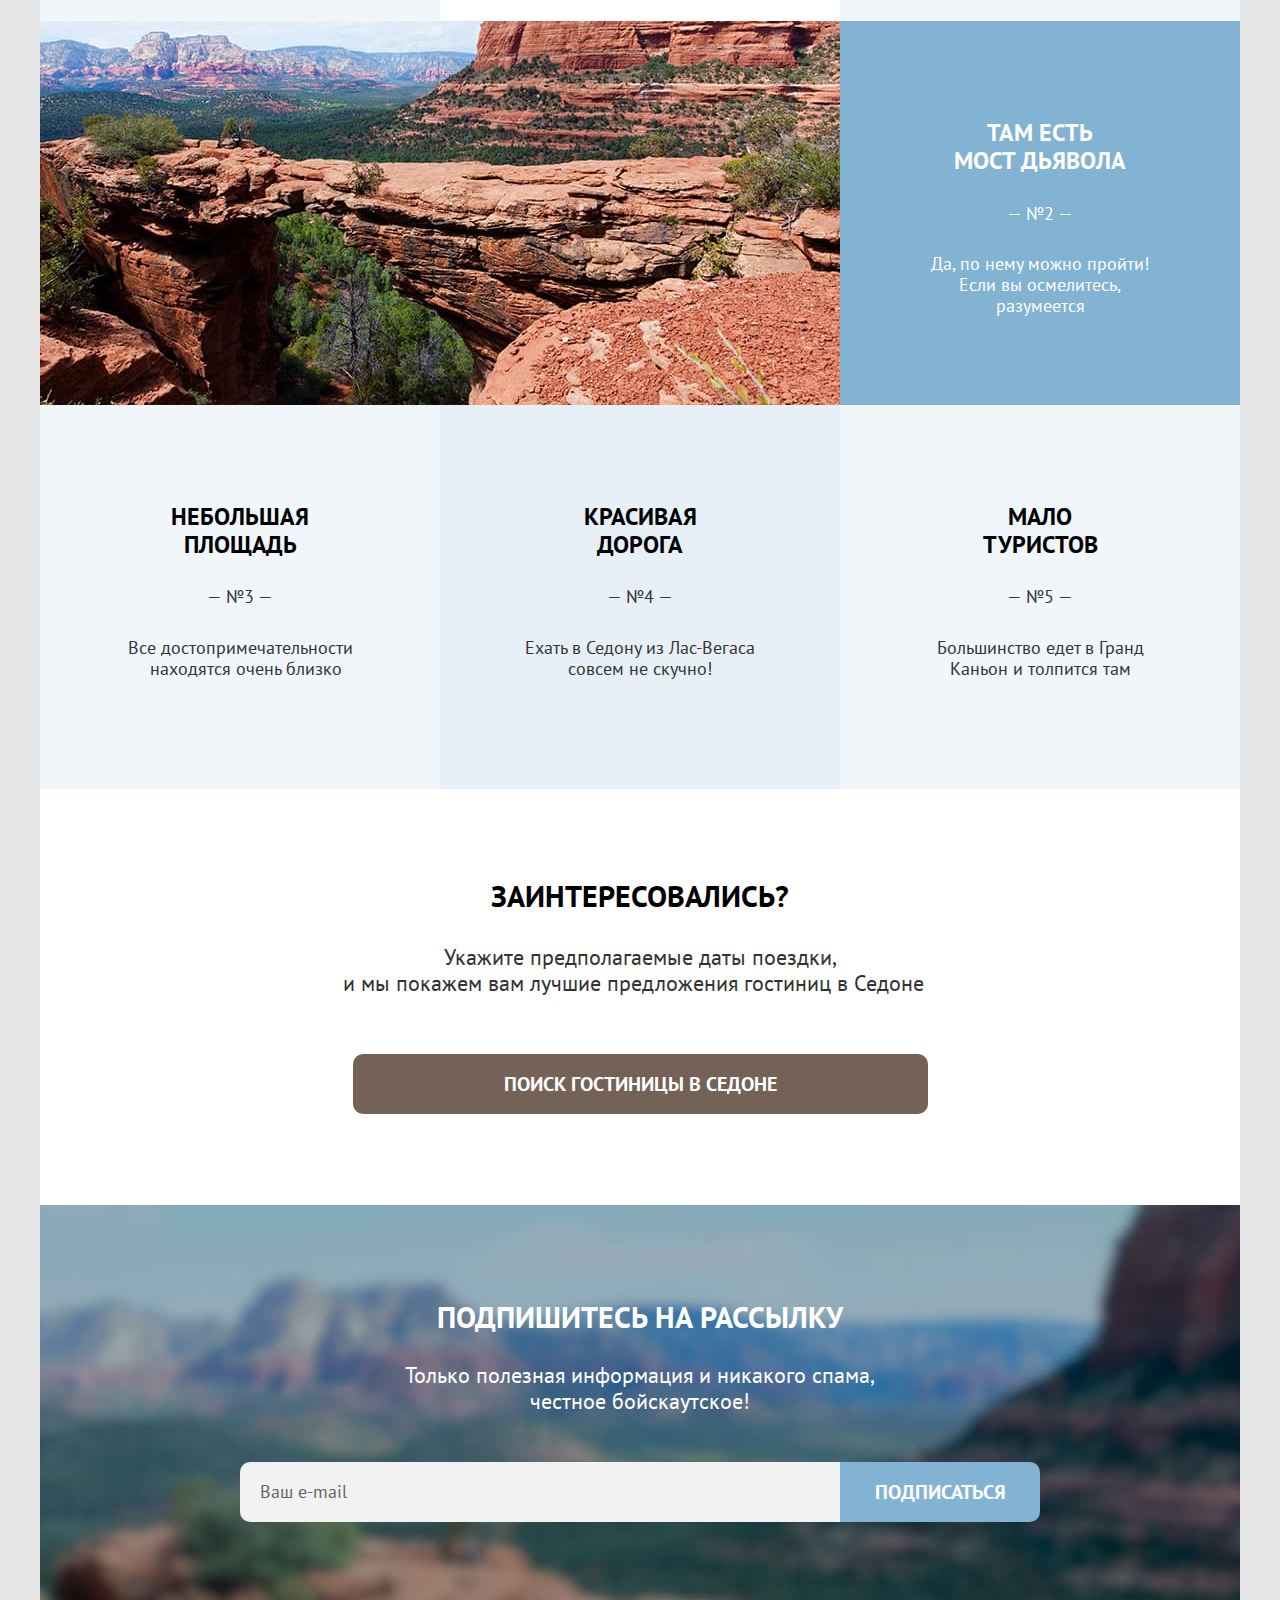
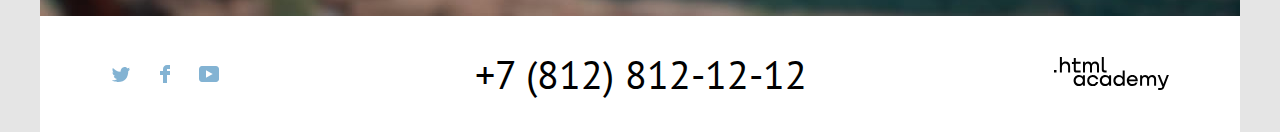
==== commit 82c3ca93: "Первая проверка" ====
--- a/index.html
+++ b/index.html
@@ -5,7 +5,7 @@
     <title>HTML Academy: Седона</title>
     <link rel="stylesheet" href="css/styles.css">
   </head>
-  <body class="modal-active">
+  <body>
     <header class="page-header">
       <nav class="navigation">
         <ul class="navigation-list">
--- a/css/styles.css
+++ b/css/styles.css
@@ -77,15 +77,23 @@
 
 .navigation-list {
   display: flex;
+  flex-wrap: wrap;
+  width: calc(50% - 80px);
+  padding: 0;
+  margin: 0;
+  list-style-type: none;
+}
+
+
+.navigation-user {
+  position: relative;
+  left: -30px;
   justify-content: flex-end;
-  flex-wrap: wrap;
-  width: calc(100% - 150px)/2;
-  padding: 0;
-  margin: 0;
-  list-style-type: none;
-}
+}
+
 
 .navigation-item {
+  max-width: 130px;
   position: relative;
 }
 
@@ -132,7 +140,6 @@
 .navigation-logo {
   display: block;
   margin-bottom: -10px;
-  margin-right: 60px;
   z-index: 1;
 }
 
@@ -383,10 +390,13 @@
 .index-background {
   background-image: url("../img/index-background.jpg");
   background-repeat: no-repeat;
+  background-color: green;
+  margin-bottom: 56px;
 }
 
 .first-screen {
   text-align: center;
+  padding-bottom: 80px;
 }
 
 h1 {
@@ -398,10 +408,6 @@
 .welcome {
   padding-top: 51px;
   padding-bottom: 20px;
-}
-
-.footer-background {
-  margin-bottom: 56px;
 }
 
 h2 {
@@ -419,8 +425,9 @@
 
 .first-screen-description {
   line-height: 36px;
-  padding-bottom: 80px;
-  margin: 0 auto;
+  padding-left: 15px;
+  padding-right: 15px;
+  margin: 0;
 }
 
 .advantages {
@@ -591,8 +598,8 @@
 }
 
 .button_brown_big {
-  width: 575px;
-  padding: 12px 0;
+  width: 545px;
+  padding: 12px 15px;
   font-size: 20px;
   line-height: 36px;
   border-radius: 10px;
@@ -618,11 +625,14 @@
   text-align: center;
   background-image: url("../img/background.jpg");
   background-repeat: no-repeat;
+  background-color: blue;
 }
 
 .appointment-title {
   padding-top: 94px;
   padding-bottom: 27px;
+  padding-left: 15px;
+  padding-right: 15px;
   margin: 0 auto;
   color: #FFFFFF;
 }
@@ -714,22 +724,24 @@
 }
 
 .catalog-background {
-  min-height: 408px;
+  min-height: 376px;
   background-image: url("../img/catalog-background.jpg");
   background-repeat: no-repeat;
+  background-color: blue;
   background-size: cover;
+  padding-left: 70px;
+  padding-right: 10px;
+  padding-top: 32px;
 }
 
 .inner-header-title {
-  padding-top: 32px;
-  padding-left: 71px;
   margin: 0;
   margin-bottom: -8px;
 }
 
 .breadcrumbs {
   display: flex;
-  padding-left: 69px;
+  padding: 0;
   padding-bottom: 47px;
   margin: 0;
   list-style-type: none;
@@ -790,6 +802,10 @@
   margin-left: 69px;
   padding: 0;
   border: none;
+}
+
+.catalog-filter-group:first-child {
+  margin-left: 0;
 }
 
 .catalog-filter-list {
@@ -854,7 +870,7 @@
 }
 
 input[type="radio"]:disabled + label::before {
-  border: 6px solid #83B3D3;
+  opacity: 0.5;
 }
 
 input[type="checkbox"] + label::before {
@@ -889,8 +905,7 @@
 }
 
 input[type="checkbox"]:disabled + label::before {
-  background-color: rgba(255, 255, 255, 0.3);
-  box-shadow: none;
+  opacity: 0.5;
 }
 
 .cost_in_rubles {
@@ -925,6 +940,7 @@
   box-sizing: border-box;
   background: transparent;
   border-radius: 4px 0 0 4px;
+  -moz-appearance: textfield;
 }
 
 .range-input:hover {
@@ -1073,17 +1089,18 @@
 }
 
 .catalog-sorting-hotel {
+  display: flex;
+  justify-content: space-between;
   margin: 0;
   padding-top: 48px;
   padding-bottom: 38px;
-  display: flex;
+  padding-left: 70px;
+  padding-right: 70px;
 }
 
 .sorting {
   line-height: 39px;
   margin: 0;
-  margin-left: 71px;
-  margin-right: 192px;
 }
 
 .mode-list {
@@ -1094,12 +1111,12 @@
 }
 
 .mode-item {
-  margin-right: 8px;
+  margin-left: 8px;
 }
 
 .mode-item-cheap {
   margin-top: -10px;
-  margin-right: 81px;
+  margin-right: 73px;
 }
 
 .cheap {
@@ -1216,6 +1233,7 @@
 
 .catalog-link {
   display: inline-block;
+  vertical-align: middle;
   padding: 10px;
   text-decoration: none;
   color: #000000;
@@ -1238,10 +1256,15 @@
   box-shadow: none;
 }
 
-.catalog-sorting-link {
-  position: relative;
+.catalog-sorting-wrap {
   grid-column: 1 / 2;
   grid-row: 1 / 4;
+}
+
+.catalog-sorting-link {
+  display: inline-block;
+  vertical-align: top;
+  position: relative;
 }
 
 .catalog-sorting-image {
@@ -1405,8 +1428,8 @@
 }
 
 .download_more {
-  padding: 13px 0 16px;
-  width: 625px;
+  padding: 13px 15px 16px 15px;
+  width: 595px;
   font-size: 20px;
   line-height: 26px;
   background: #83B3D3;
@@ -1670,7 +1693,7 @@
 }
 
 .modal-active .modal-container {
-  display: flex;
+  display: none;
 }
 
 .modal {
@@ -1772,7 +1795,7 @@
 
 .arrival-date input[type="text"]:not(:placeholder-shown) {
   background-color: #FFFFFF;
-  border: 2px solid #000000;
+  box-shadow: inset 0 0 0 2px #000;
   background: #FFFFFF;
   color: #000000;
 }
@@ -1932,17 +1955,16 @@
   background-color: #F2F2F2;
   border-radius: 4px;
   border: none;
-  text-align: center;
-  padding: 0 50px;
-  box-sizing: border-box;
-}
-
-
-.quantity-adults_imput input::placeholder {
   font-family: "PT Sans", sans-serif;
   font-size: 18px;
   line-height: 40px;
   font-weight: bold;
+  text-align: center;
+  padding: 0 50px;
+  box-sizing: border-box;
+}
+
+.quantity-adults_imput::placeholder {
   color: #000000;
 }
 
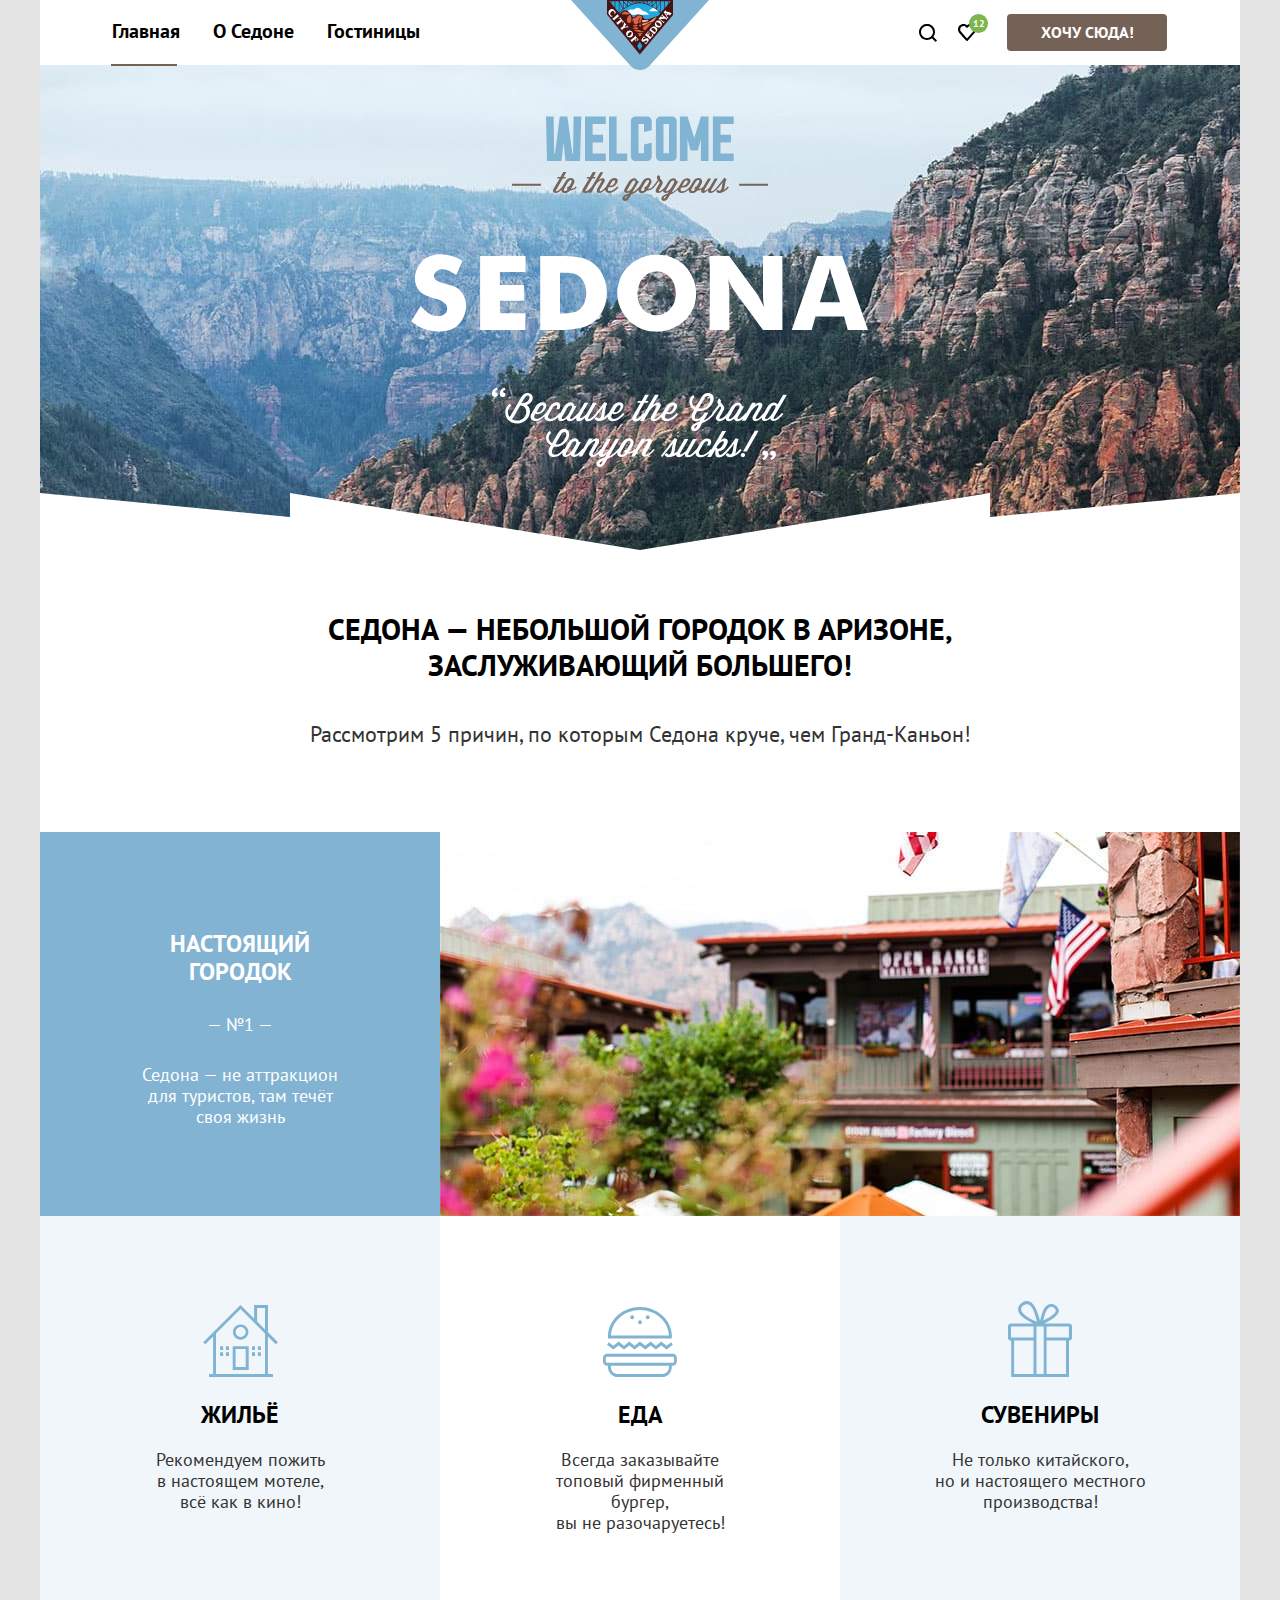
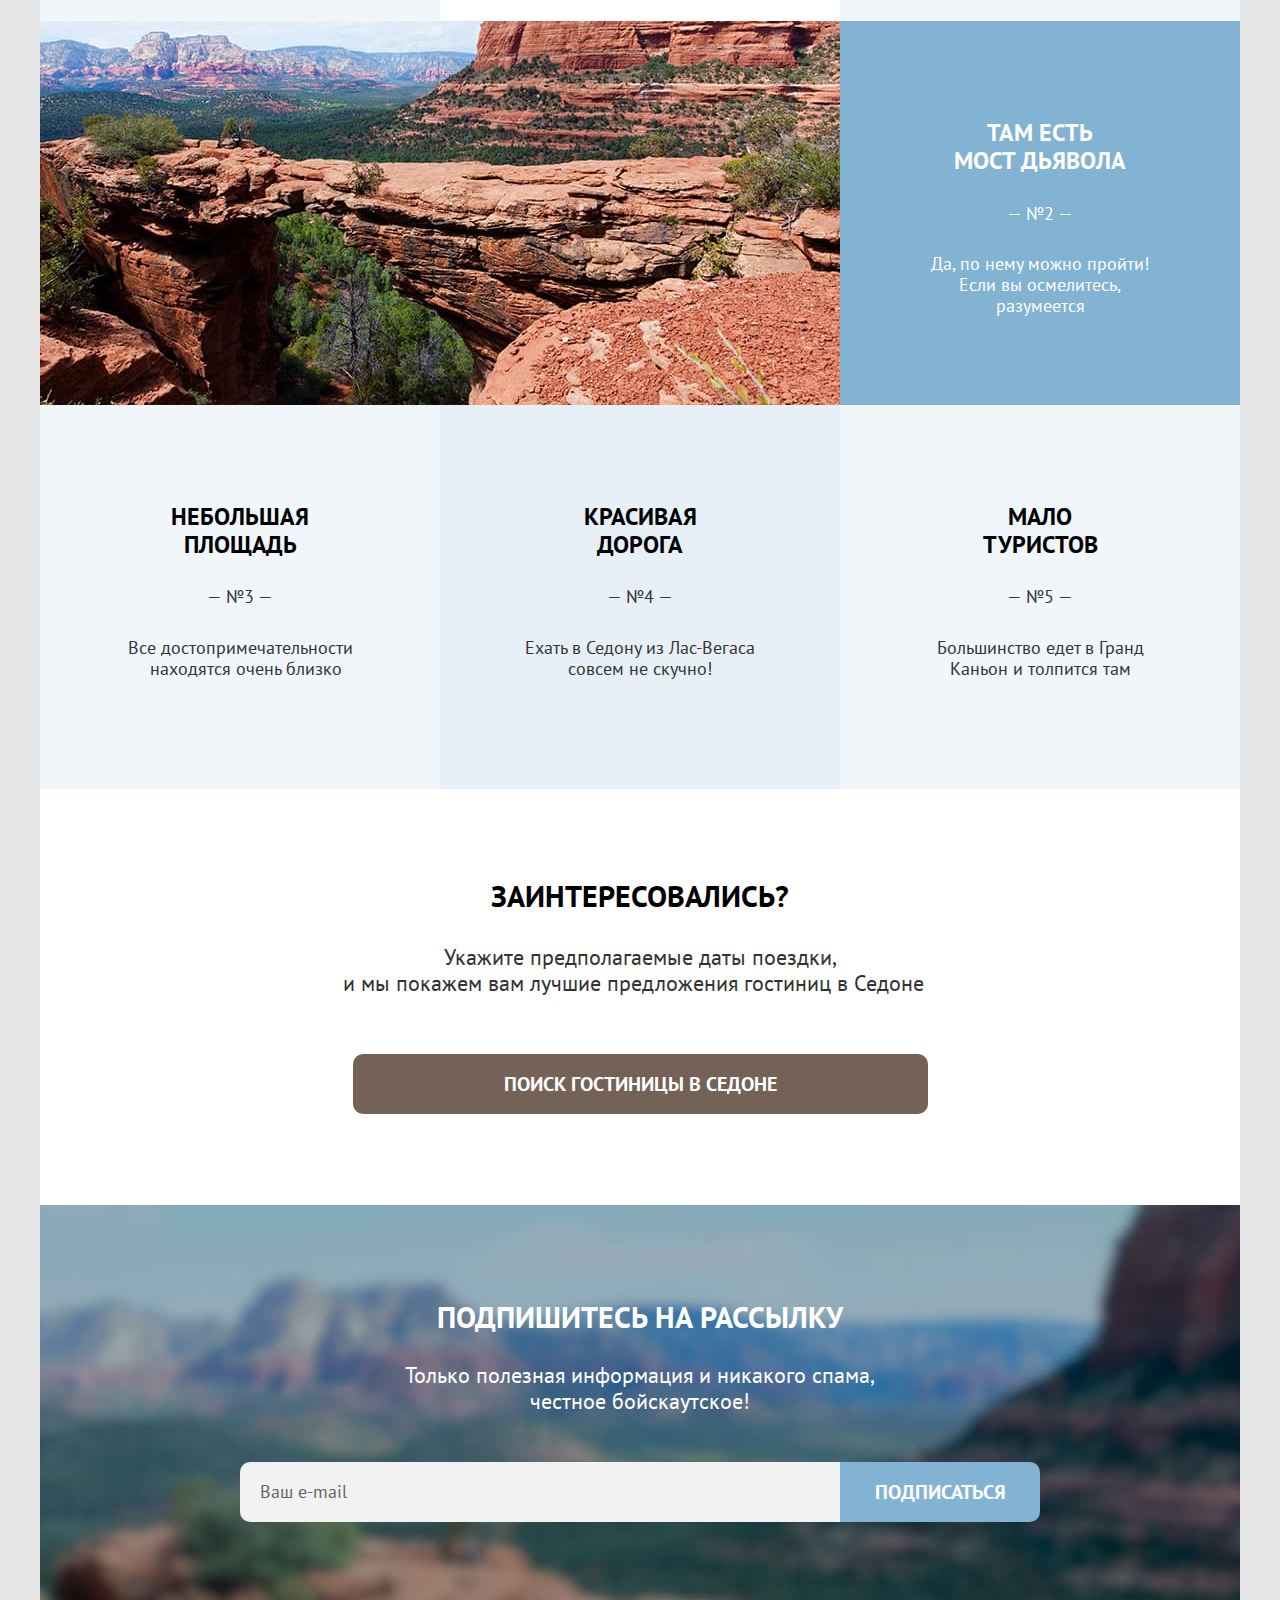
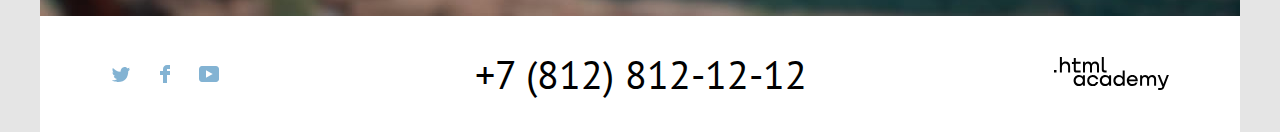
==== commit 1163dd02: "Первая проверка край" ====
--- a/index.html
+++ b/index.html
@@ -4,6 +4,8 @@
     <meta charset="utf-8">
     <title>HTML Academy: Седона</title>
     <link rel="stylesheet" href="css/styles.css">
+    <link rel="icon" href="favicon.ico">
+    <link rel="icon" type="image/png" sizes="32x32" href="images/favicon-32.png">
   </head>
   <body>
     <header class="page-header">
@@ -19,7 +21,7 @@
             <a class="navigation-link" href="catalog.html">Гостиницы</a>
           </li>
         </ul>
-        <a class="navigation-logo" href="https://htmlacademy.ru/">
+        <a class="navigation-logo" href="#">
           <img class="logo" src="img/sedona.svg" width="138" height="70" alt="Логотип Седона.">
         </a>
         <ul class="navigation-list navigation-user">
@@ -33,14 +35,14 @@
           </li>
           <li class="navigation-item">
             <a class="navigation-link navigation-link-icon icon-current" href="#">
-              <svg class="navigation-icon" aria-hidden="true" focusable="false" width="18" height="17" viewBox="0 0 18 17" fill="none" xmlns="http://www.w3.org/2000/svg" role="img" aria-label="Избранное">
+              <svg class="navigation-icon" focusable="false" width="18" height="17" viewBox="0 0 18 17" fill="none" xmlns="http://www.w3.org/2000/svg" role="img" aria-label="Избранное">
                 <path d="M8.9 17C8.6 17 8.3 16.9 8.1 16.6C2.7 10.5 1.4 9.1 1.1 8.7C0.4 7.8 0 6.6 0 5.4C0 2.4 2.4 0 5.5 0C6.8 0 8 0.5 9 1.3C10 0.5 11.3 0 12.5 0C15.5 0 18 2.4 18 5.4C18 6.7 17.5 7.9 16.7 8.8L9.7 16.7C9.5 16.9 9.3 17 8.9 17ZM2.9 7.5C3.2 7.9 6.4 11.5 9 14.4L15.2 7.4C15.7 6.9 15.9 6.2 15.9 5.4C15.9 3.6 14.4 2.1 12.6 2.1C11.6 2.1 10.6 2.6 9.9 3.4C9.6 3.7 9.3 3.8 9 3.8C8.7 3.8 8.4 3.6 8.2 3.4C7.5 2.6 6.5 2.1 5.5 2.1C3.7 2.1 2.2 3.6 2.2 5.4C2.1 6.3 2.5 7 2.9 7.5C2.8 7.5 2.8 7.5 2.9 7.5Z"/>
               </svg>
               <span class="visually-hidden">Избранное</span>
             </a>
             <div class="popover">
               <div class="popover-content">
-                <svg class="triangle" aria-hidden="true" focusable="false" width="20" height="10" viewBox="0 0 20 10" fill="none" xmlns="http://www.w3.org/2000/svg" role="img" aria-label="Стрелка">
+                <svg class="triangle" focusable="false" width="20" height="10" viewBox="0 0 20 10" fill="none" xmlns="http://www.w3.org/2000/svg" role="img" aria-label="Стрелка">
                   <g filter="url(#filter0_d_5:544)">
                   <path d="M10 1L20 10H0L10 1Z"/>
                   </g>
@@ -67,7 +69,7 @@
                       </div>
                     </a>
                     <a class="basket-link" href="#">
-                      <svg class="basket" aria-hidden="true" focusable="false" width="16" height="16" viewBox="0 0 16 16" fill="none" xmlns="http://www.w3.org/2000/svg" role="img" aria-label="Корзина">
+                      <svg class="basket" focusable="false" width="16" height="16" viewBox="0 0 16 16" fill="none" xmlns="http://www.w3.org/2000/svg" role="img" aria-label="Корзина">
                         <path d="M15.3 2.3H13.1H2.8H0.6C0.3 2.3 0 2.5 0 2.8C0 3.1 0.3 3.4 0.6 3.4H2.3V15.4C2.3 15.7 2.6 16 2.9 16H13.1C13.4 16 13.7 15.7 13.7 15.4V3.4H15.4C15.7 3.4 16 3.1 16 2.8C16 2.5 15.6 2.3 15.3 2.3ZM12.5 14.8H3.4V3.4H12.5V14.8Z"/>
                         <path d="M6.19995 1.2H9.59995C9.89995 1.2 10.2 0.9 10.2 0.6C10.2 0.3 9.99995 0 9.69995 0H6.19995C5.89995 0 5.69995 0.3 5.69995 0.6C5.69995 0.9 5.89995 1.2 6.19995 1.2Z"/>
                         <path d="M6.2001 12C6.5001 12 6.8001 11.7 6.8001 11.4V5.7C6.8001 5.4 6.5001 5.1 6.2001 5.1C5.9001 5.1 5.6001 5.4 5.6001 5.7V11.4C5.7001 11.7 5.9001 12 6.2001 12Z" fill="black"/>
@@ -86,7 +88,7 @@
                       </div>
                     </a>
                     <a class="basket-link" href="#">
-                      <svg class="basket" aria-hidden="true" focusable="false" width="16" height="16" viewBox="0 0 16 16" fill="none" xmlns="http://www.w3.org/2000/svg" role="img" aria-label="Корзина">
+                      <svg class="basket" focusable="false" width="16" height="16" viewBox="0 0 16 16" fill="none" xmlns="http://www.w3.org/2000/svg" role="img" aria-label="Корзина">
                         <path d="M15.3 2.3H13.1H2.8H0.6C0.3 2.3 0 2.5 0 2.8C0 3.1 0.3 3.4 0.6 3.4H2.3V15.4C2.3 15.7 2.6 16 2.9 16H13.1C13.4 16 13.7 15.7 13.7 15.4V3.4H15.4C15.7 3.4 16 3.1 16 2.8C16 2.5 15.6 2.3 15.3 2.3ZM12.5 14.8H3.4V3.4H12.5V14.8Z"/>
                         <path d="M6.19995 1.2H9.59995C9.89995 1.2 10.2 0.9 10.2 0.6C10.2 0.3 9.99995 0 9.69995 0H6.19995C5.89995 0 5.69995 0.3 5.69995 0.6C5.69995 0.9 5.89995 1.2 6.19995 1.2Z"/>
                         <path d="M6.2001 12C6.5001 12 6.8001 11.7 6.8001 11.4V5.7C6.8001 5.4 6.5001 5.1 6.2001 5.1C5.9001 5.1 5.6001 5.4 5.6001 5.7V11.4C5.7001 11.7 5.9001 12 6.2001 12Z" fill="black"/>
@@ -202,14 +204,14 @@
         <ul class="footer-social-list">
           <li class="footer-social-item">
             <a class="footer-social-link" href="https://twitter.com/htmlacademy_ru">
-              <svg class="footer-social-icon" aria-hidden="true" width="18" height="15" viewBox="0 0 18 15" fill="none" xmlns="http://www.w3.org/2000/svg" role="img" aria-label="Твитер">
+              <svg class="footer-social-icon" width="18" height="15" viewBox="0 0 18 15" fill="none" xmlns="http://www.w3.org/2000/svg" role="img" aria-label="Твитер">
                 <path d="M11.6 0.200056C13.4 -0.299944 14.8 0.500056 15.4 1.40006C16.1 1.20006 16.8 0.900056 17.5 0.700056C17.5 1.60006 16.9 2.20006 16.6 2.50006C17.3 2.60006 18 1.90006 18 1.90006C17.8 2.90006 16.9 3.70006 16.3 3.90006C16.1 10.7001 13 15.1001 5.7 15.0001C5.1 15.0001 5.8 15.0001 5.2 15.0001C4.8 15.0001 0.8 14.5001 0 13.1001C2.4 13.3001 4.1 12.7001 5 11.9001C4 11.6001 2.1 11.5001 1.8 9.00006C2.2 9.10006 2.4 9.20006 3.1 9.10006C1.8 8.30006 0.4 7.50006 0.5 5.30006C0.8 5.60006 1.6 5.80006 1.9 5.80006C1.1 5.60006 -0.2 2.50006 0.9 0.900056C2.8 2.80006 4.9 4.50006 8.5 4.70006C8.7 2.30006 9.7 0.800056 11.6 0.200056Z"/>
               </svg>
               <span class="visually-hidden">Twitter </span>
             </a>
           </li>
           <li class="footer-social-item">
-            <a class="footer-social-link" aria-hidden="true" href="https://www.facebook.com/htmlacademy">
+            <a class="footer-social-link" href="https://www.facebook.com/htmlacademy">
               <svg class="footer-social-icon" aria-hidden="true"  focusable="false" width="10" height="18" viewBox="0 0 10 18" fill="none" xmlns="http://www.w3.org/2000/svg" role="img" aria-label="Фейсбук">
                 <path d="M7 0C4.8 0 3 1.8 3 4V6H0V10H3V18H7V10H10V6H7V4H10V0H7Z"/>
               </svg>
@@ -217,7 +219,7 @@
             </a>
           </li>
           <li class="footer-social-item">
-            <a class="footer-social-link" aria-hidden="true" href="https://www.youtube.com/c/HTMLAcademyRUS">
+            <a class="footer-social-link" href="https://www.youtube.com/c/HTMLAcademyRUS">
               <svg class="footer-social-icon" aria-hidden="true"  focusable="false" width="20" height="16" viewBox="0 0 20 16" fill="none" xmlns="http://www.w3.org/2000/svg" role="img" aria-label="Ютуб">
                 <path d="M17 0H2.9C1.2 0 0 1.5 0 3.2V12.7C0 14.5 1.2 16 2.9 16H17.2C18.7 16 20.1 14.5 20.1 12.8V3.2C19.9 1.5 18.7 0 17 0ZM7 11.8V4.2L13.7 8L7 11.8Z"/>
               </svg>
@@ -227,7 +229,7 @@
         </ul>
         <a class="footer-contacts-address-phone" href="tel:+78128121212">+7 (812) 812-12-12</a>
         <a class="htmlacademy-link" href="https://htmlacademy.ru/">
-          <svg class="htmlacademy-icon" aria-hidden="true" focusable="false" width="115" height="34" fill="none" xmlns="http://www.w3.org/2000/svg" role="img" aria-label=".html academy">
+          <svg class="htmlacademy-icon" focusable="false" width="115" height="34" fill="none" xmlns="http://www.w3.org/2000/svg" role="img" aria-label=".html academy">
             <path d="M0 12.9v2.6h2.5v-2.6H0ZM11.6 4.5c-1.6 0-2.8.7-3.6 1.7h-.1V0h-2v15.5h2v-5.3c0-2.1 1.3-3.6 3.3-3.6 1.8 0 2.9 1.4 2.9 3.2v5.7h2V9.4c.1-3-1.8-4.9-4.5-4.9ZM26.6 4.8h-4.8V1.1h-2v3.8h-1.9v2h1.9v6c0 1.7 1 2.7 2.7 2.7h4.1v-2h-3.7c-.7 0-1.1-.4-1.1-1.1V6.8h4.8v-2ZM41.1 4.6c-1.6 0-2.9.8-3.5 2.1h-.1c-.6-1.2-1.8-2.1-3.4-2.1-1.4 0-2.5.8-3.1 1.8h-.1V4.8H29v10.6h2V10c0-2 1-3.5 2.6-3.5 1.5 0 2.4 1 2.4 2.6v6.3h2V9.8c0-2.4 1.4-3.3 2.6-3.3 1.5 0 2.4 1 2.4 2.6v6.3h2V8.9c.1-2.5-1.4-4.3-3.9-4.3ZM47.8 12.7c0 1.7 1 2.7 2.8 2.7h2v-2h-1.7c-.7 0-1.1-.4-1.1-1.1V0h-2v12.7ZM28.9 19.7c-.9-1.1-2.2-1.8-3.9-1.8-3.1 0-5.4 2.3-5.4 5.6s2.3 5.6 5.4 5.6c1.8 0 3-.8 3.8-1.9h.1v1.6h2V18.2h-2v1.5Zm-3.6 7.4c-2.2 0-3.6-1.6-3.6-3.6s1.4-3.6 3.6-3.6 3.6 1.6 3.6 3.6c0 1.9-1.4 3.6-3.6 3.6ZM44.2 22c-.5-2.4-2.6-4.1-5.4-4.1a5.4 5.4 0 0 0-5.6 5.6c0 3.1 2.2 5.6 5.6 5.6 2.8 0 4.9-1.8 5.4-4.2h-2.1a3.4 3.4 0 0 1-3.3 2.3c-2.2 0-3.6-1.6-3.6-3.6s1.4-3.6 3.6-3.6c1.6 0 2.8 1 3.3 2.2h2.1V22ZM55.1 19.7c-.9-1.1-2.2-1.8-3.9-1.8-3.1 0-5.4 2.3-5.4 5.6s2.3 5.6 5.4 5.6c1.8 0 3-.8 3.8-1.9h.1v1.6h2V18.2h-2v1.5Zm-3.6 7.4c-2.2 0-3.6-1.6-3.6-3.6s1.4-3.6 3.6-3.6 3.6 1.6 3.6 3.6c0 1.9-1.5 3.6-3.6 3.6ZM68.7 19.8c-.9-1.1-2.2-1.9-3.9-1.9-3.1 0-5.4 2.3-5.4 5.6s2.2 5.6 5.4 5.6c1.7 0 3-.8 3.8-1.8h.1v1.5h2V13.4h-2v6.4Zm-3.6 7.3c-2.2 0-3.6-1.6-3.6-3.6s1.4-3.6 3.6-3.6 3.6 1.6 3.6 3.6c-.1 2-1.5 3.6-3.6 3.6ZM78.3 17.9c-3.3 0-5.5 2.5-5.5 5.6 0 3 2.1 5.6 5.5 5.6 2.5 0 4.5-1.3 5.2-3.6h-2.1c-.5 1-1.6 1.6-3 1.6-1.9 0-3.3-1.3-3.4-2.9h8.8c.2-3.6-2-6.3-5.5-6.3Zm0 1.9c1.7 0 3 1 3.3 2.6h-6.5c.3-1.5 1.5-2.6 3.2-2.6ZM98.2 17.9c-1.6 0-2.9.8-3.6 2h-.1c-.6-1.2-1.8-2-3.4-2-1.4 0-2.5.7-3.1 1.8v-1.5h-1.9v10.6h2v-5.4c0-2 1-3.4 2.6-3.5 1.5 0 2.4 1 2.4 2.6v6.3h2v-5.6c0-2.4 1.4-3.3 2.6-3.3 1.5 0 2.4 1 2.4 2.6v6.3h2v-6.5c.1-2.6-1.4-4.4-3.9-4.4ZM109.4 27l-3.6-8.9h-2.2l4.8 11.6c-.3.9-.7 1.2-1.7 1.2h-2.5v2h2.5c1.8 0 2.8-.8 3.5-2.6l4.7-12.2h-2.1l-3.4 8.9Z"/>
           </svg>
           <span class="visually-hidden">.html academy</span>
@@ -239,7 +241,7 @@
         <section class="modal-content">
           <h2 class="modal-title">Поиск гостиницы в Седоне</h2>
           <button class="modal-close-button">
-            <svg class="close" aria-hidden="true" focusable="false" width="13" height="13" viewBox="0 0 13 13" fill="none" xmlns="http://www.w3.org/2000/svg" role="img" aria-label="Закрыть">
+            <svg class="close" focusable="false" width="13" height="13" viewBox="0 0 13 13" fill="none" xmlns="http://www.w3.org/2000/svg" role="img" aria-label="Закрыть">
               <path d="M13 1.2L11.8 0L6.5 5.3L1.2 0L0 1.2L5.3 6.5L0 11.8L1.2 13L6.5 7.7L11.8 13L13 11.8L7.7 6.5L13 1.2Z"/>
             </svg>
             <span class="visually-hidden">Закрыть</span>
@@ -262,12 +264,12 @@
                 <label class="quantity-adults-label">Взрослые:</label>
                   <div class="quantity-adults-imput_wrapper">
                     <button class="quantity-link quantity-link-minus" type="submit">
-                      <svg class="minus" aria-hidden="true" focusable="false" width="13" height="1" viewBox="0 0 13 1" fill="none" xmlns="http://www.w3.org/2000/svg" role="img" aria-label="Минус">
+                      <svg class="minus" focusable="false" width="13" height="1" viewBox="0 0 13 1" fill="none" xmlns="http://www.w3.org/2000/svg" role="img" aria-label="Минус">
                         <path d="M0 0L0 1L13 1V0L0 0Z"/>
                       </svg>
                     </button>
                     <button class="quantity-link quantity-link-plus" type="submit">
-                      <svg class="plus" aria-hidden="true" focusable="false" width="13" height="13" viewBox="0 0 13 13" fill="none" xmlns="http://www.w3.org/2000/svg" role="img" aria-label="Плюс">
+                      <svg class="plus" focusable="false" width="13" height="13" viewBox="0 0 13 13" fill="none" xmlns="http://www.w3.org/2000/svg" role="img" aria-label="Плюс">
                         <path d="M13 6H7V0H6V6H0V7H6V13H7V7H13V6Z"/>
                       </svg>
                     </button>
@@ -276,7 +278,7 @@
                 <label class="quantity-adults-label label-children">Дети:</label>
                 <div class="modal-info_wrapper">
                   <button class="modal-info" type="submit">
-                    <svg class="info" aria-hidden="true" focusable="false" width="1" height="9" viewBox="0 0 1 9" fill="none" xmlns="http://www.w3.org/2000/svg" role="img" aria-label="Кнопка">
+                    <svg class="info" focusable="false" width="1" height="9" viewBox="0 0 1 9" fill="none" xmlns="http://www.w3.org/2000/svg" role="img" aria-label="Кнопка">
                       <g clip-path="url(#clip0_346:217)">
                       <path d="M0 9H1L1 3H0L0 9Z"/>
                       <path d="M1 0H0V1H1V0Z"/>
@@ -292,12 +294,12 @@
                 </div>
                 <div class="quantity-adults-imput_wrapper wrapper-children">
                   <button class="quantity-link quantity-link-minus" type="submit">
-                    <svg class="minus" aria-hidden="true" focusable="false" width="13" height="1" viewBox="0 0 13 1" fill="none" xmlns="http://www.w3.org/2000/svg" role="img" aria-label="Минус">
+                    <svg class="minus" focusable="false" width="13" height="1" viewBox="0 0 13 1" fill="none" xmlns="http://www.w3.org/2000/svg" role="img" aria-label="Минус">
                       <path d="M0 0L0 1L13 1V0L0 0Z"/>
                     </svg>
                   </button>
                   <button class="quantity-link quantity-link-plus" type="submit">
-                    <svg class="plus" aria-hidden="true" focusable="false" width="13" height="13" viewBox="0 0 13 13" fill="none" xmlns="http://www.w3.org/2000/svg" role="img" aria-label="Плюс">
+                    <svg class="plus" focusable="false" width="13" height="13" viewBox="0 0 13 13" fill="none" xmlns="http://www.w3.org/2000/svg" role="img" aria-label="Плюс">
                       <path d="M13 6H7V0H6V6H0V7H6V13H7V7H13V6Z"/>
                     </svg>
                   </button>
--- a/css/styles.css
+++ b/css/styles.css
@@ -391,7 +391,8 @@
   background-image: url("../img/index-background.jpg");
   background-repeat: no-repeat;
   background-color: green;
-  margin-bottom: 56px;
+  background-size: cover;
+  margin-bottom: 61px;
 }
 
 .first-screen {
@@ -408,6 +409,10 @@
 .welcome {
   padding-top: 51px;
   padding-bottom: 20px;
+}
+
+.footer-background {
+  display: block;
 }
 
 h2 {
@@ -1693,7 +1698,7 @@
 }
 
 .modal-active .modal-container {
-  display: none;
+  display: flex;
 }
 
 .modal {
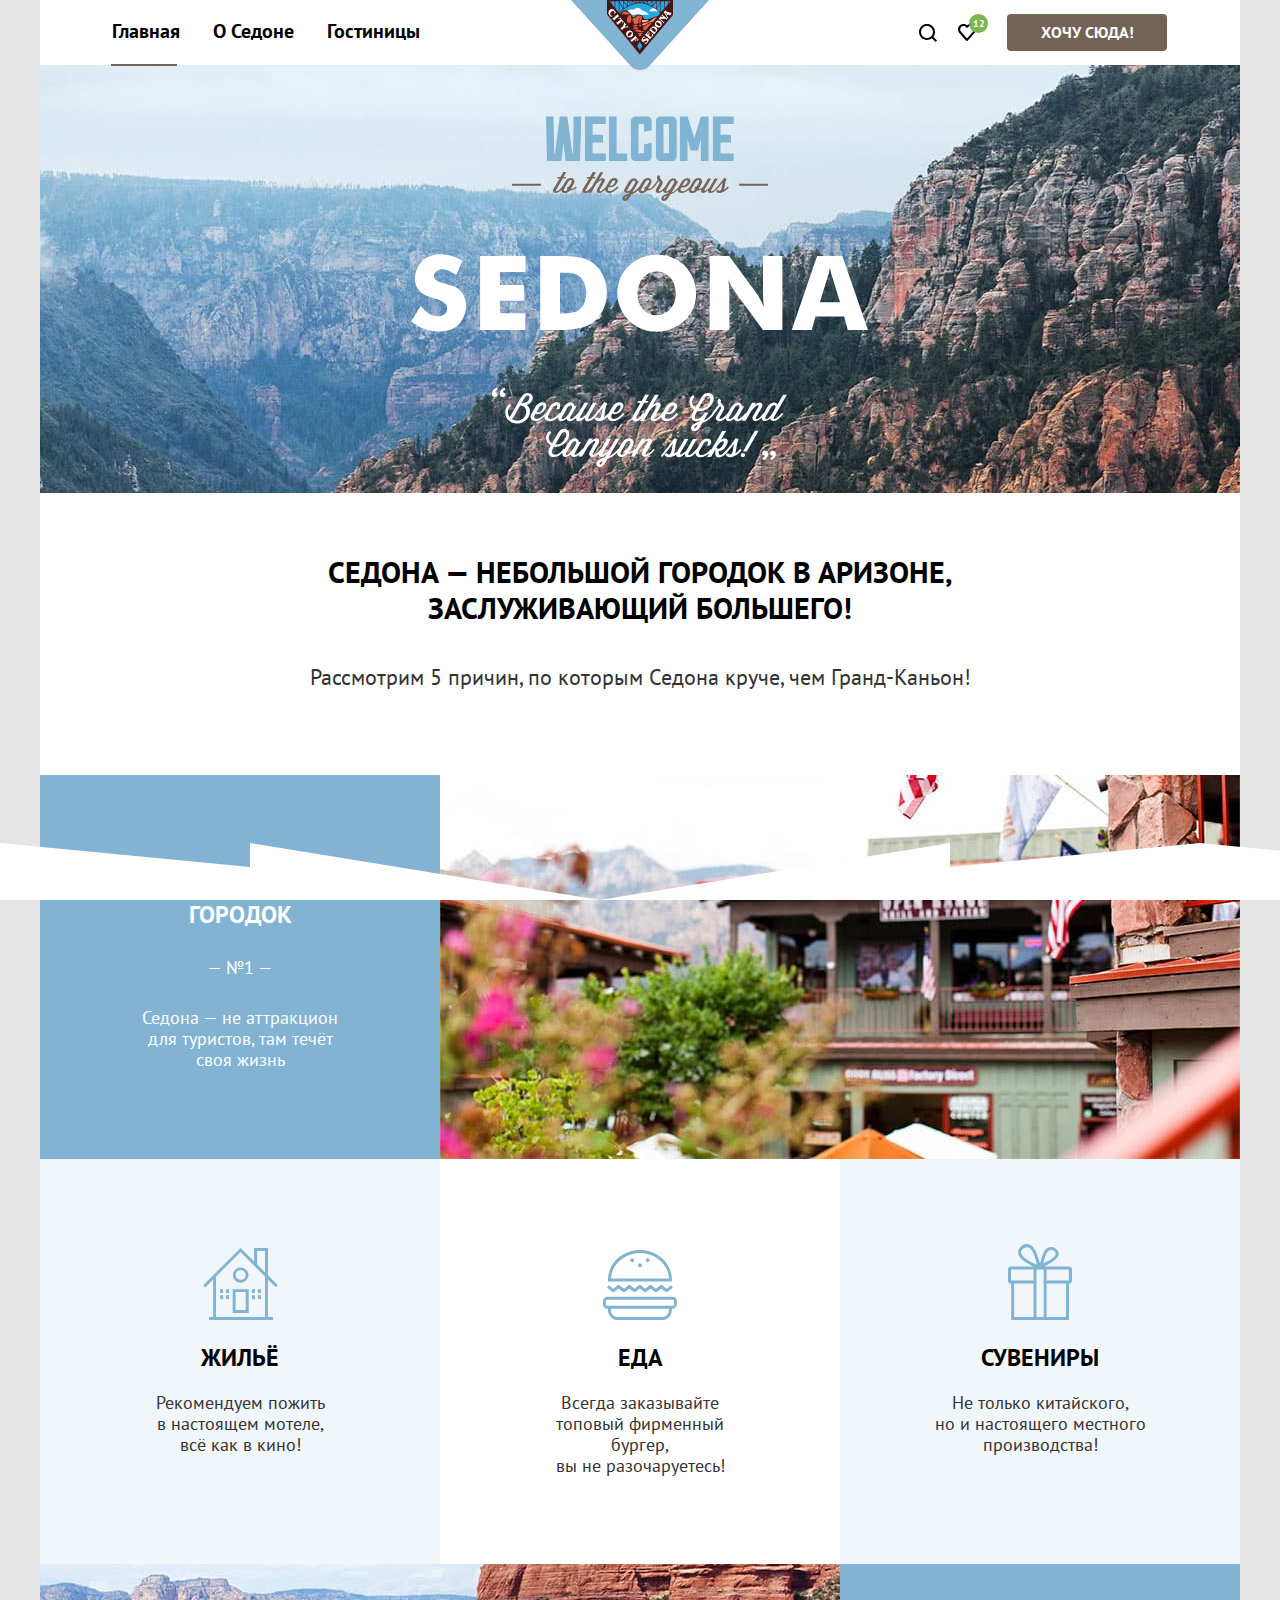
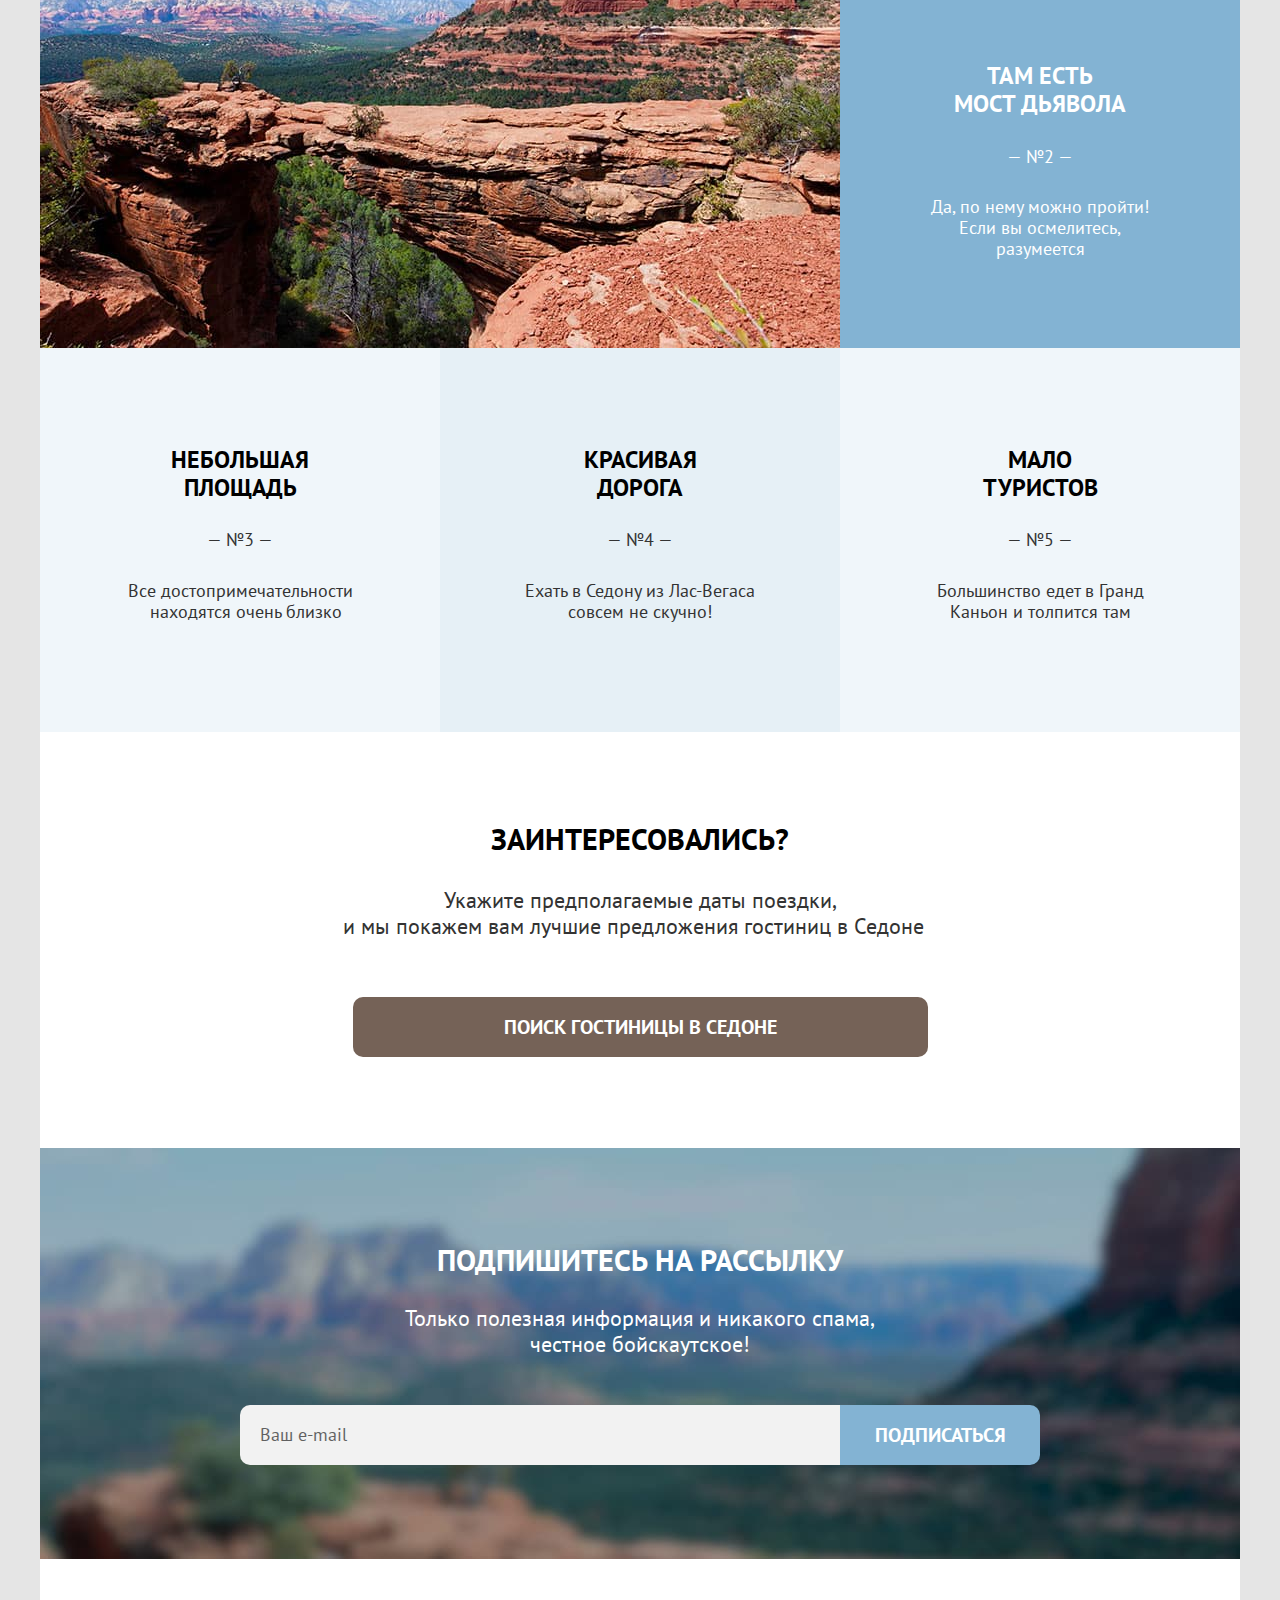
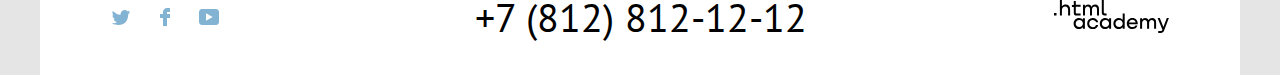
==== commit 817056c2: "17" ====
--- a/index.html
+++ b/index.html
@@ -62,7 +62,7 @@
                     <a class="cart-item-link" href="#">
                       <div class="cart-item">
                         <div class="cart-title">
-                          <h3 class="cart-item-title">Desert Quail Inn</h3>
+                          <h3 class="advantages-cart cart-item-title">Desert Quail Inn</h3>
                           <p class="cart-item-estate">Мотель</p>
                         </div>
                         <img class="cart-item-image" src="img/hotels/desert-quail-inn.jpg" width="48" height="48" alt="Desert Quail Inn.">
@@ -81,7 +81,7 @@
                     <a class="cart-item-link" href="#">
                       <div class="cart-item">
                         <div class="cart-title">
-                          <h3 class="cart-item-title">Villas at Poco Diablo</h3>
+                          <h3 class="advantages-cart cart-item-title">Villas at Poco Diablo</h3>
                           <p class="cart-item-estate">Апартаменты</p>
                         </div>
                         <img class="cart-item-image" src="img/hotels/villas-at-poco-diablo.jpg" width="48" height="48" alt="Villas at Poco Diablo.">
@@ -114,7 +114,6 @@
           <div class="index-background">
             <img class="welcome" src="img/welcome.svg" width="458" height="352" alt="Добро пожаловать в Седону.">
             <p class="visually-hidden">Welcome to the dordeous Sedona "Because the Grand Canyon suckes"</p>
-            <img class="footer-background" src="img/footer-background.png" width="1200" height="57" alt="Подвал фоновой картинки.">
           </div>
           <h2 class="first-screen-title">Седона — небольшой городок в Аризоне, заслуживающий большего!</h2>
           <p class="first-screen-description">Рассмотрим 5 причин, по которым Седона круче, чем Гранд-Каньон!</p>
@@ -124,7 +123,7 @@
           <ul class="advantages-list">
             <li class="advantages-item special_cold">
               <div class="real-town-cold">
-                <h3 class="advantages-title">Настоящий<br>городок</h3>
+                <h3 class="advantages-cart advantages-title">Настоящий<br>городок</h3>
                 <span class="number">— №1 —</span>
                 <p class="advantages-description">Седона — не аттракцион для туристов, там течёт своя жизнь</p>
               </div>
@@ -132,25 +131,25 @@
             </li>
             <li class="advantages-item special_cold_light">
               <div class="icon-text">
-                <h3 class="advantages-title">Жильё</h3>
+                <h3 class="advantages-cart advantages-title">Жильё</h3>
                 <p class="advantages-description">Рекомендуем пожить<br>в настоящем мотеле,<br> всё как в кино!</p>
               </div>
             </li>
             <li class="advantages-item basic_white">
               <div class="icon-text">
-                <h3 class="advantages-title">Еда</h3>
+                <h3 class="advantages-cart advantages-title">Еда</h3>
                 <p class="advantages-description">Всегда заказывайте<br>топовый фирменный бургер,<br> вы не разочаруетесь!</p>
               </div>
             </li>
             <li class="advantages-item special_cold_light">
               <div class="icon-text">
-                <h3 class="advantages-title">Сувениры</h3>
+                <h3 class="advantages-cart advantages-title">Сувениры</h3>
                 <p class="advantages-description">Не только китайского,<br> но и настоящего местного производства!</p>
               </div>
             </li>
             <li class="advantages-item special_cold special_cold_devil_bridge">
               <div class="real-town-cold">
-                <h3 class="advantages-title">Там есть<br>мост дьявола</h3>
+                <h3 class="advantages-cart advantages-title">Там есть<br>мост дьявола</h3>
                 <span class="number">— №2 —</span>
                 <p class="advantages-description">Да, по нему можно пройти! Если вы осмелитесь, разумеется</p>
               </div>
@@ -158,21 +157,21 @@
             </li>
             <li class="advantages-item special_cold_light">
               <div class="real-town-cold-light">
-                <h3 class="advantages-title">Небольшая<br>площадь</h3>
+                <h3 class="advantages-cart advantages-title">Небольшая<br>площадь</h3>
                 <span class="number">— №3 —</span>
                 <p class="advantages-description">Все достопримечательности <span class="are-very">находятся очень близко</span></p>
               </div>
             </li>
             <li class="advantages-item special_blue_light">
               <div class="real-town-cold-light">
-                <h3 class="advantages-title">Красивая<br>дорога</h3>
+                <h3 class="advantages-cart advantages-title">Красивая<br>дорога</h3>
                 <span class="number">— №4 —</span>
                 <p class="advantages-description">Ехать в Седону из Лас-Вегаса совсем не скучно!</p>
               </div>
             </li>
             <li class="advantages-item special_cold_light">
               <div class="real-town-cold-light">
-                <h3 class="advantages-title">Мало<br>туристов</h3>
+                <h3 class="advantages-cart advantages-title">Мало<br>туристов</h3>
                 <span class="number">— №5 —</span>
                 <p class="advantages-description">Большинство едет в Гранд Каньон и толпится там</p>
               </div>
@@ -263,12 +262,12 @@
               <div class="quantity-adults">
                 <label class="quantity-adults-label">Взрослые:</label>
                   <div class="quantity-adults-imput_wrapper">
-                    <button class="quantity-link quantity-link-minus" type="submit">
+                    <button class="quantity-link quantity-link-minus" type="button">
                       <svg class="minus" focusable="false" width="13" height="1" viewBox="0 0 13 1" fill="none" xmlns="http://www.w3.org/2000/svg" role="img" aria-label="Минус">
                         <path d="M0 0L0 1L13 1V0L0 0Z"/>
                       </svg>
                     </button>
-                    <button class="quantity-link quantity-link-plus" type="submit">
+                    <button class="quantity-link quantity-link-plus" type="button">
                       <svg class="plus" focusable="false" width="13" height="13" viewBox="0 0 13 13" fill="none" xmlns="http://www.w3.org/2000/svg" role="img" aria-label="Плюс">
                         <path d="M13 6H7V0H6V6H0V7H6V13H7V7H13V6Z"/>
                       </svg>
@@ -277,7 +276,7 @@
                   </div>
                 <label class="quantity-adults-label label-children">Дети:</label>
                 <div class="modal-info_wrapper">
-                  <button class="modal-info" type="submit">
+                  <button class="modal-info" type="button">
                     <svg class="info" focusable="false" width="1" height="9" viewBox="0 0 1 9" fill="none" xmlns="http://www.w3.org/2000/svg" role="img" aria-label="Кнопка">
                       <g clip-path="url(#clip0_346:217)">
                       <path d="M0 9H1L1 3H0L0 9Z"/>
--- a/css/styles.css
+++ b/css/styles.css
@@ -84,13 +84,11 @@
   list-style-type: none;
 }
 
-
 .navigation-user {
   position: relative;
   left: -30px;
   justify-content: flex-end;
 }
-
 
 .navigation-item {
   max-width: 130px;
@@ -395,12 +393,24 @@
   margin-bottom: 61px;
 }
 
+.index-background::after {
+  content: "";
+  position: absolute;
+  bottom: 0;
+  left: 0;
+  width: 100%;
+  height: 100%;
+  background-image: url("../img/footer-background.png");
+  background-repeat: repeat-x;
+  background-position: 0 100%;
+}
+
 .first-screen {
   text-align: center;
   padding-bottom: 80px;
 }
 
-h1 {
+.inner-header-title {
   font-size: 60px;
   line-height: 78px;
   color: #FFFFFF;
@@ -411,23 +421,16 @@
   padding-bottom: 20px;
 }
 
-.footer-background {
-  display: block;
-}
-
-h2 {
+.first-screen-title {
+  width: 720px;
+  padding-bottom: 33px;
+  margin: 0 auto;
   font-size: 30px;
   line-height: 36px;
   color: #000000;
   text-transform: uppercase;
 }
 
-.first-screen-title {
-  width: 720px;
-  padding-bottom: 33px;
-  margin: 0 auto;
-}
-
 .first-screen-description {
   line-height: 36px;
   padding-left: 15px;
@@ -447,7 +450,7 @@
   list-style-type: none;
 }
 
-h3 {
+.advantages-cart {
   font-size: 24px;
   line-height: 28px;
   font-weight: 700;
@@ -586,6 +589,10 @@
   padding-top: 89px;
   padding-bottom: 30px;
   margin: 0 auto;
+  font-size: 30px;
+  line-height: 36px;
+  color: #000000;
+  text-transform: uppercase;
 }
 
 .hotel-search-description {
@@ -639,7 +646,10 @@
   padding-left: 15px;
   padding-right: 15px;
   margin: 0 auto;
+  font-size: 30px;
+  line-height: 36px;
   color: #FFFFFF;
+  text-transform: uppercase;
 }
 
 .appointment-description {
@@ -1104,7 +1114,10 @@
 }
 
 .sorting {
+  font-size: 30px;
   line-height: 39px;
+  color: #000000;
+  text-transform: uppercase;
   margin: 0;
 }
 
@@ -1542,6 +1555,10 @@
   padding-top: 86px;
   padding-bottom: 29px;
   margin: 0 auto;
+  font-size: 30px;
+  line-height: 36px;
+  color: #000000;
+  text-transform: uppercase;
 }
 
 .appointment-catalog-description {
@@ -1755,7 +1772,10 @@
   margin: 0;
   margin-bottom: 61px;
   margin-left: -2px;
+  font-size: 30px;
   line-height: 40px;
+  font-weight: bold;
+  text-transform: uppercase;
 }
 
 .arrival-date {
@@ -1781,6 +1801,10 @@
   background-color: #F2F2F2;
   border-radius: 4px;
   padding: 0 19px;
+  font-family: "PT Sans", sans-serif;
+  font-weight: bold;
+  font-size: 18px;
+  line-height: 40px;
   color: #000000;
   border: none;
   background-image: url("../img/calendar.svg");
@@ -1806,9 +1830,6 @@
 }
 
 .arrival-date input::placeholder {
-  font-weight: bold;
-  font-size: 18px;
-  line-height: 40px;
   color: #000000;
   opacity: 0.6;
 }
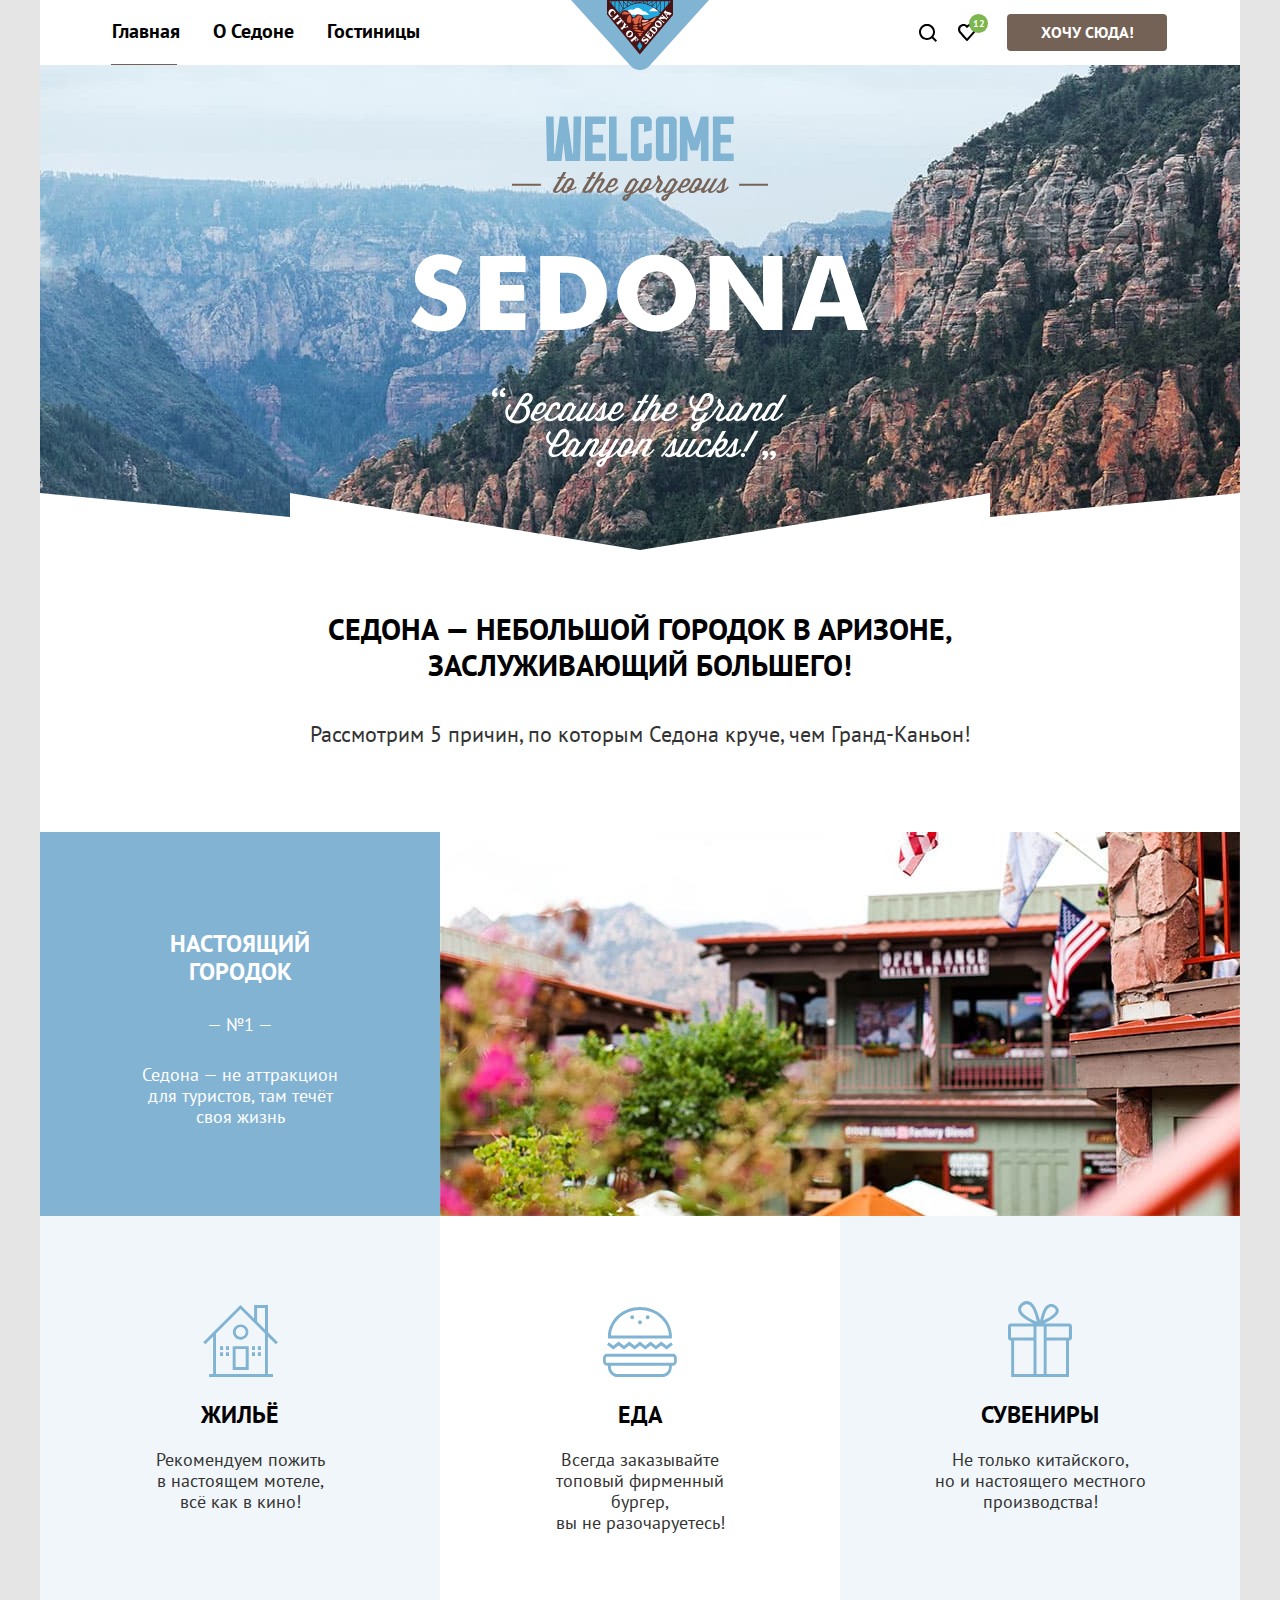
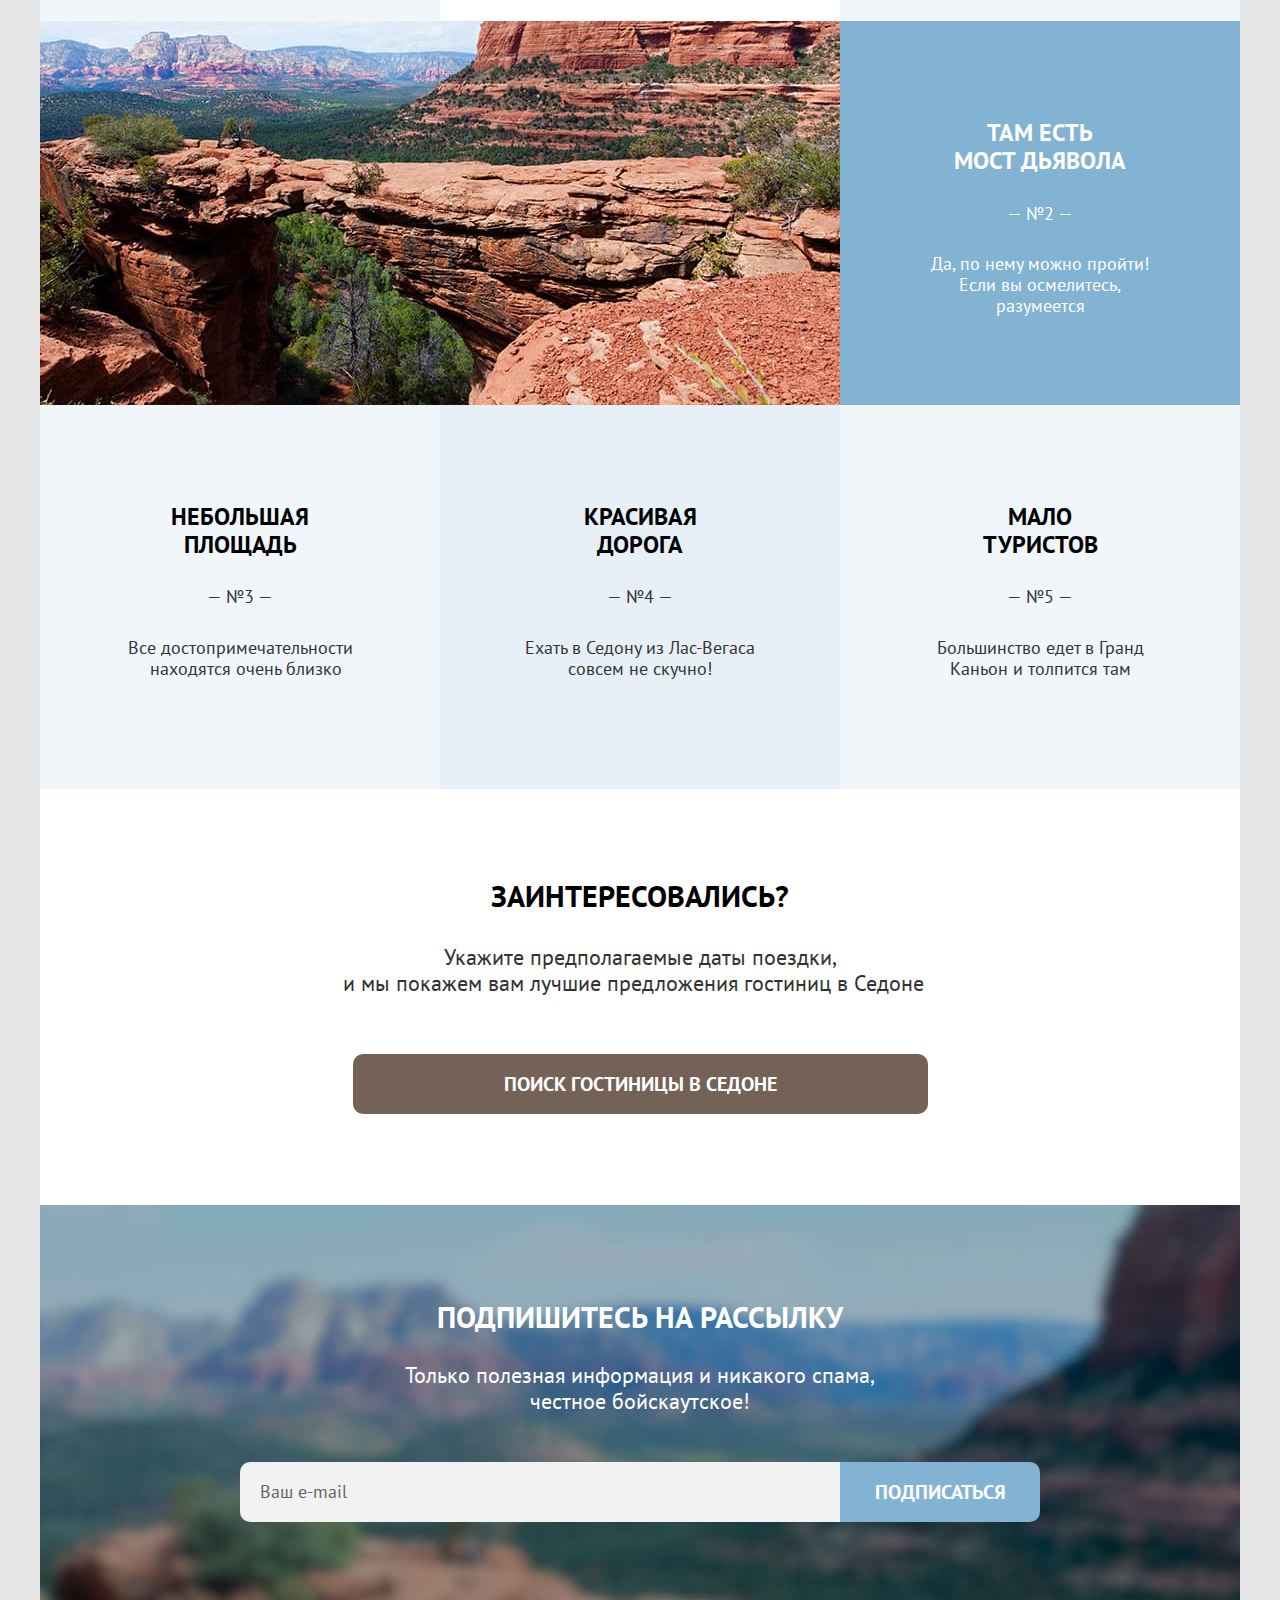
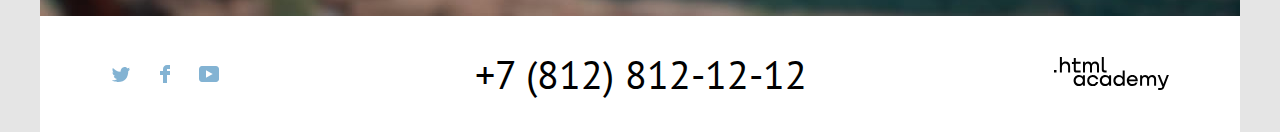
==== commit d2540e8c: "18" ====
--- a/index.html
+++ b/index.html
@@ -3,9 +3,9 @@
   <head>
     <meta charset="utf-8">
     <title>HTML Academy: Седона</title>
+    <link rel="icon" href="favicon.ico">
+    <link rel="icon" type="image/png" sizes="32x32" href="img/favicon.png">
     <link rel="stylesheet" href="css/styles.css">
-    <link rel="icon" href="favicon.ico">
-    <link rel="icon" type="image/png" sizes="32x32" href="images/favicon-32.png">
   </head>
   <body>
     <header class="page-header">
@@ -62,7 +62,7 @@
                     <a class="cart-item-link" href="#">
                       <div class="cart-item">
                         <div class="cart-title">
-                          <h3 class="advantages-cart cart-item-title">Desert Quail Inn</h3>
+                          <h3 class="cart-item-title">Desert Quail Inn</h3>
                           <p class="cart-item-estate">Мотель</p>
                         </div>
                         <img class="cart-item-image" src="img/hotels/desert-quail-inn.jpg" width="48" height="48" alt="Desert Quail Inn.">
@@ -81,7 +81,7 @@
                     <a class="cart-item-link" href="#">
                       <div class="cart-item">
                         <div class="cart-title">
-                          <h3 class="advantages-cart cart-item-title">Villas at Poco Diablo</h3>
+                          <h3 class="cart-item-title">Villas at Poco Diablo</h3>
                           <p class="cart-item-estate">Апартаменты</p>
                         </div>
                         <img class="cart-item-image" src="img/hotels/villas-at-poco-diablo.jpg" width="48" height="48" alt="Villas at Poco Diablo.">
--- a/css/styles.css
+++ b/css/styles.css
@@ -282,6 +282,7 @@
   font-size: 18px;
   line-height: 21px;
   text-transform: none;
+  color: #000000;
 }
 
 .cart-item-estate {
@@ -386,10 +387,12 @@
 }
 
 .index-background {
+  position: relative;
   background-image: url("../img/index-background.jpg");
   background-repeat: no-repeat;
   background-color: green;
   background-size: cover;
+  padding-bottom: 57px;
   margin-bottom: 61px;
 }
 
@@ -497,7 +500,7 @@
   padding-bottom: 88px;
 }
 
-.icon-text > h3 {
+.icon-text > .advantages-cart {
   padding-bottom: 20px;
   margin: 0 auto;
 }
@@ -549,7 +552,7 @@
   margin: 0 auto;
 }
 
-.real-town-cold > h3 {
+.real-town-cold > .advantages-cart {
   color: #FFFFFF;
   padding-bottom: 28px;
   margin: 0 auto;
@@ -566,7 +569,7 @@
   color: #FFFFFF;
 }
 
-.real-town-cold-light > h3 {
+.real-town-cold-light > .advantages-cart {
   padding-bottom: 27px;
   margin: 0 auto;
 }
@@ -1140,33 +1143,9 @@
 .cheap {
   display: block;
   position: relative;
-  top: 7px;
-  width: 287px;
-  min-height: 48px;
-  padding: 10px;
-  padding-left: 17px;
-  padding-right: 100px;
-  font-size: 18px;
-  line-height: 23px;
-  color: #333333;
-  text-decoration: none;
-  border: 2px solid #E6E6E6;
-  box-sizing: border-box;
-  border-radius: 4px;
-}
-
-.cheap:hover {
-  border: 2px solid #83B3D3;
-}
-
-.cheap:focus {
-  border: 2px solid #83B3D3;
-  outline: none;
-}
-
-.cheap:active {
-  border: 2px solid #E6E6E6;
-  opacity: 0.3;
+  top: 6px;
+  right: 2px;
+  min-width: 287px;
 }
 
 .ones {
@@ -1520,12 +1499,6 @@
   line-height: 23px;
 }
 
-.number-form select {
-  font-size: 18px;
-  line-height: 23px;
-  color: #333333;
-}
-
 .select {
   position: relative;
   display: flex;
@@ -1534,7 +1507,7 @@
 
 .select-control {
   width: 160px;
-  padding: 12px 16px;
+  padding: 11px 15px;
   margin-right: auto;
   margin-left: 50px;
   border: 2px solid #E6E6E6;
@@ -1544,6 +1517,24 @@
   background-repeat: no-repeat;
   background-position: right 16px center;
   appearance: none;
+  font-family: "PT Sans", sans-serif;
+  font-size: 18px;
+  line-height: 23px;
+  color: #333333;
+}
+
+.select-control:hover {
+  border: 2px solid #83B3D3;
+}
+
+.select-control:focus {
+  border: 2px solid #83B3D3;
+  outline: none;
+}
+
+.select-control:active {
+  border: 2px solid #E6E6E6;
+  opacity: 0.3;
 }
 
 .appointment-catalog {
